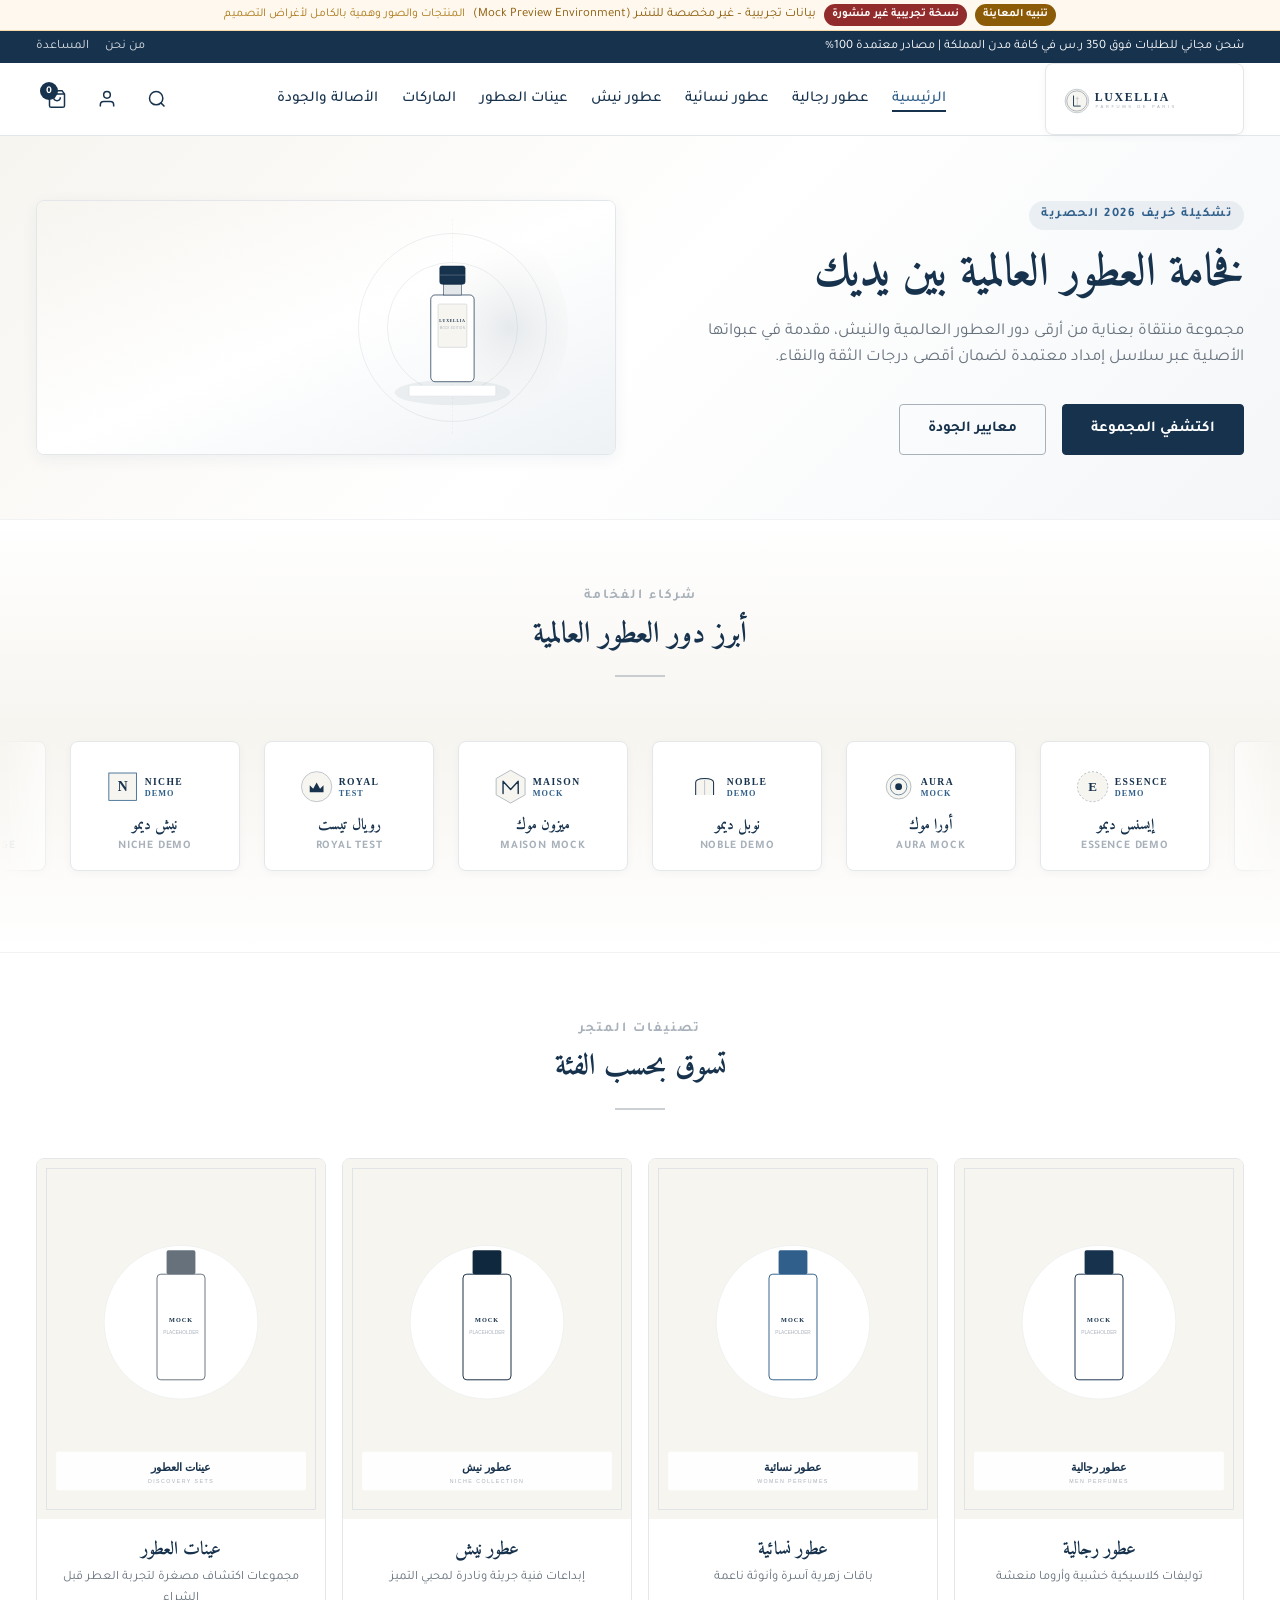
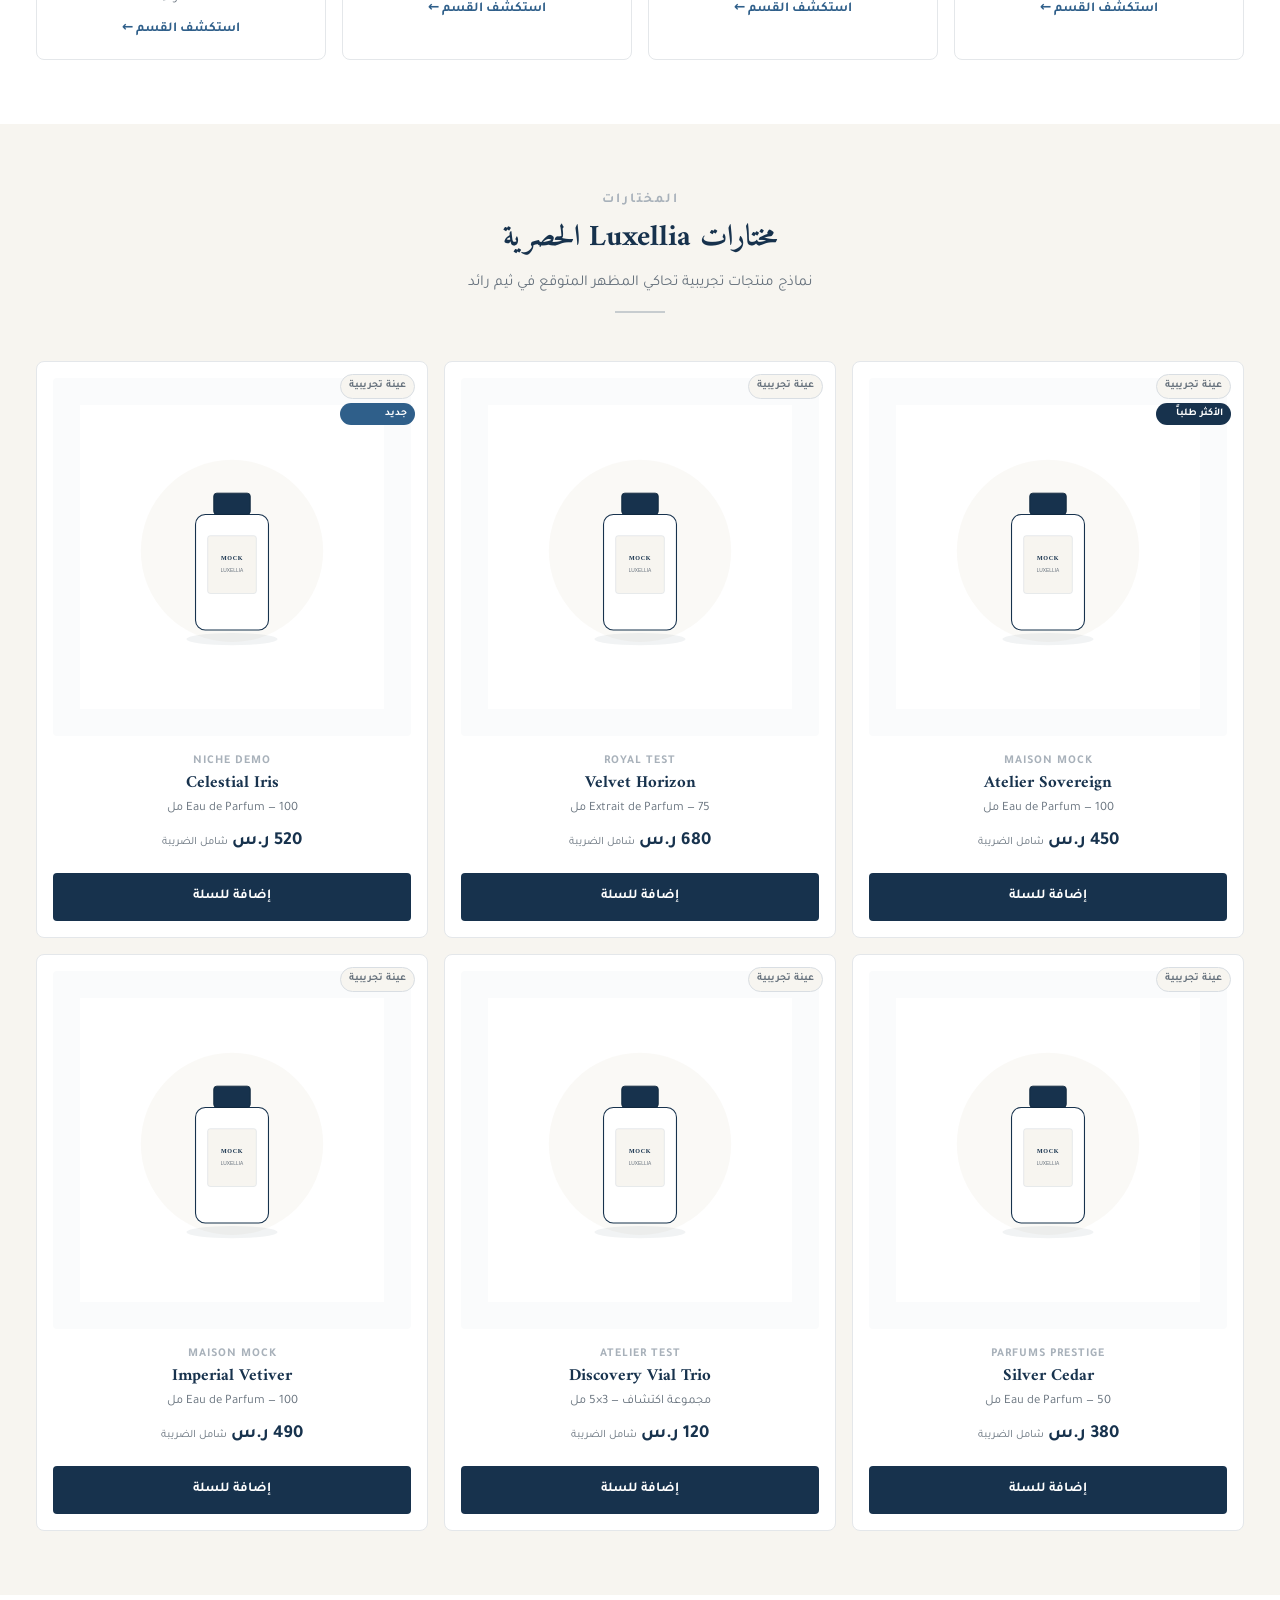
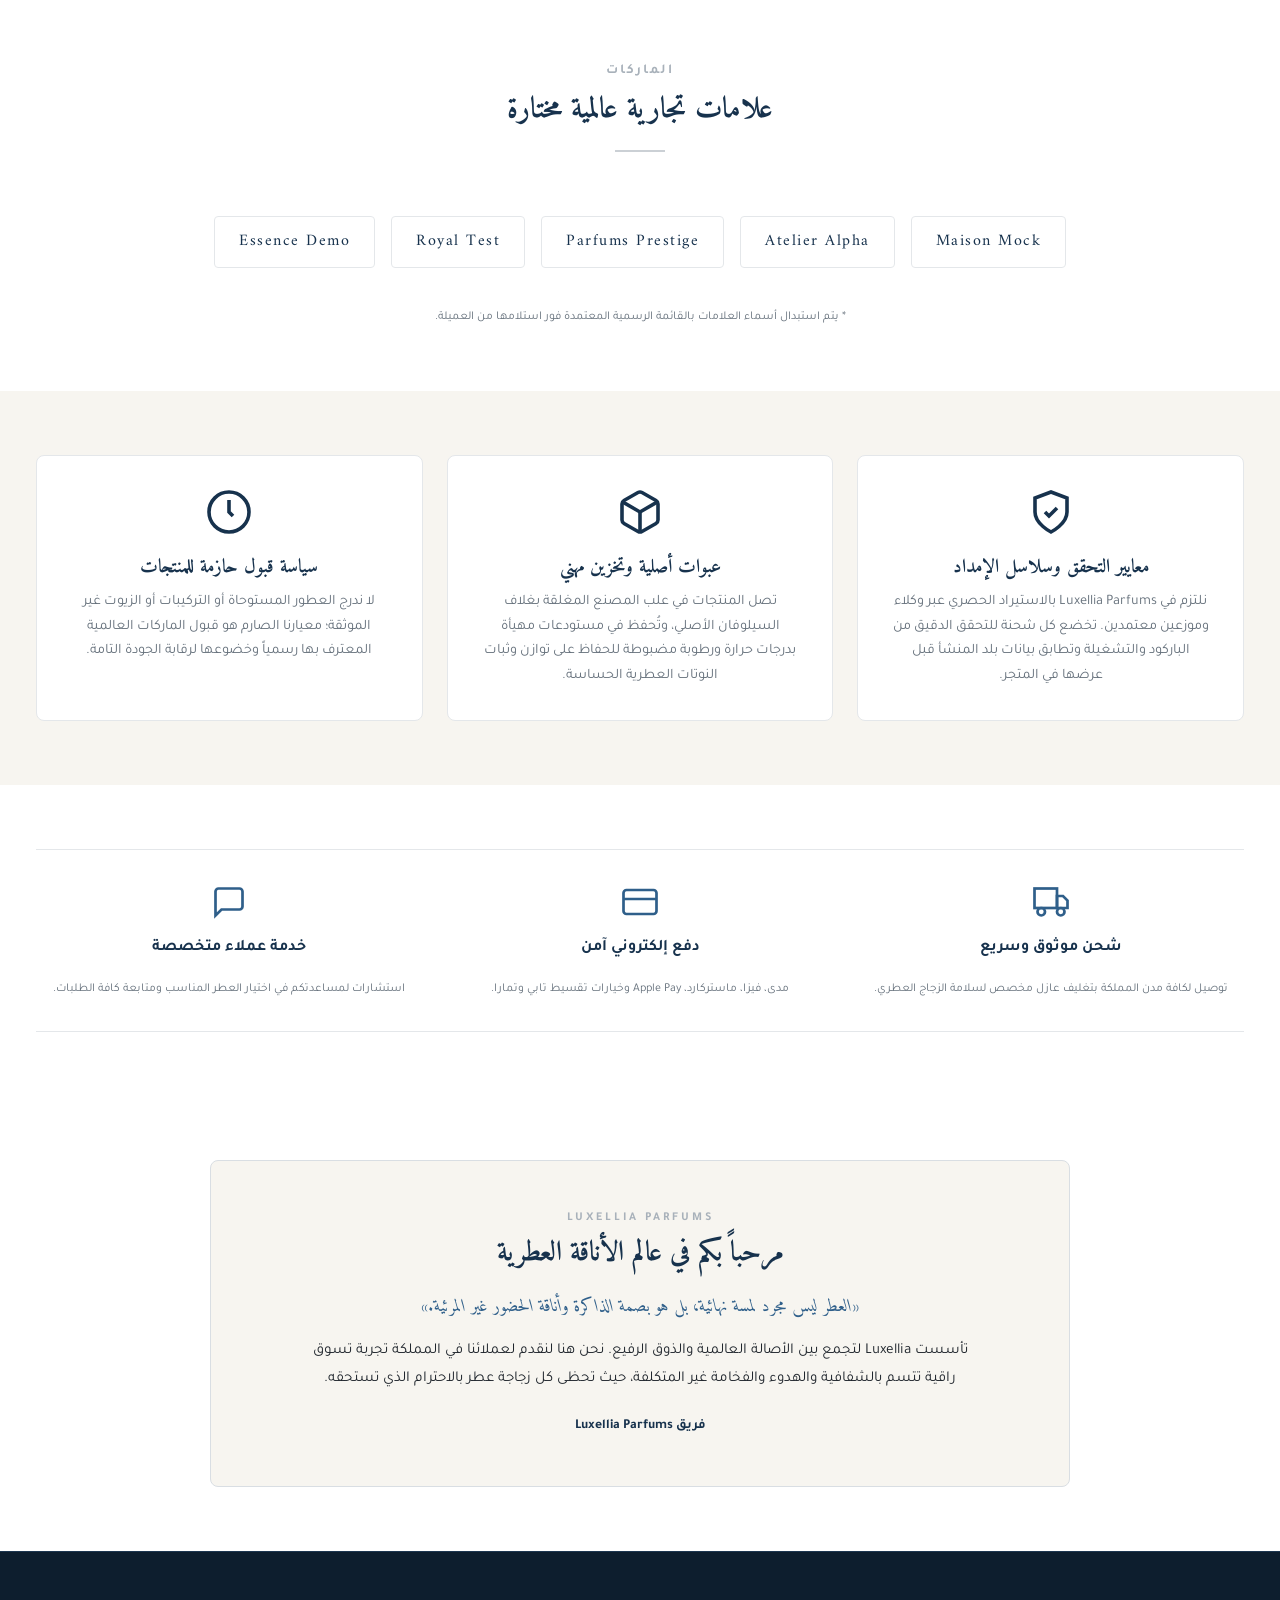
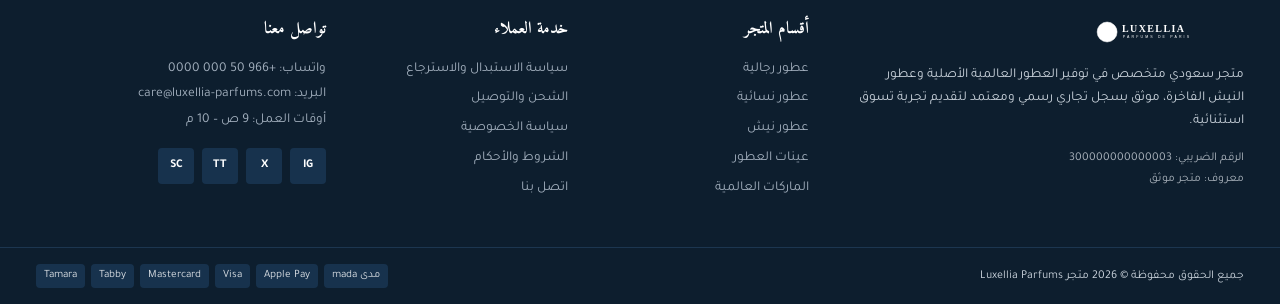
==== index.html @ 56061337 "feat(v1.2.0): complete luxellia parfums theme customization and catalog pipeline package" ====
<!DOCTYPE html>
<html lang="ar" dir="rtl">
<head>
  <meta charset="UTF-8">
  <meta name="viewport" content="width=device-width, initial-scale=1.0">
  <meta name="description" content="متجر Luxellia Parfums - واجهة تجريبية فاخرة لتخصيص ثيم رائد على منصة سلة">
  <meta name="robots" content="noindex,nofollow">
  <title>Luxellia Parfums | فخامة العطور العالمية (معاينة تجريبية)</title>
  <link rel="stylesheet" href="styles.css">
  <link rel="preconnect" href="https://fonts.googleapis.com">
  <link rel="preconnect" href="https://fonts.gstatic.com" crossorigin>
  <link href="https://fonts.googleapis.com/css2?family=Amiri:ital,wght@0,400;0,700;1,400&family=Tajawal:wght@300;400;500;700&display=swap" rel="stylesheet">
</head>
<body class="luxellia-body">
  <!-- Mock Notice Banner -->
  <div class="luxellia-mock-banner" role="alert">
    <div class="luxellia-container luxellia-mock-banner-inner">
      <span class="luxellia-mock-tag">تنبيه المعاينة</span>
      <span class="luxellia-unpublished-tag">نسخة تجريبية غير منشورة</span>
      <span>بيانات تجريبية – غير مخصصة للنشر (Mock Preview Environment)</span>
      <span class="luxellia-mock-note">المنتجات والصور وهمية بالكامل لأغراض التصميم</span>
    </div>
  </div>

  <!-- Announcement Bar -->
  <div class="luxellia-top-bar">
    <div class="luxellia-container luxellia-top-bar-inner">
      <p class="luxellia-top-bar-text">شحن مجاني للطلبات فوق 350 ر.س في كافة مدن المملكة | مصادر معتمدة 100%</p>
      <div class="luxellia-top-bar-links">
        <a href="#about" class="luxellia-link-subtle">من نحن</a>
        <a href="#support" class="luxellia-link-subtle">المساعدة</a>
      </div>
    </div>
  </div>

  <!-- Main Navigation Header -->
  <header class="luxellia-header" id="main-header">
    <div class="luxellia-container luxellia-header-inner">
      <!-- Mobile Menu Toggle Button -->
      <button class="luxellia-menu-btn" id="menuToggle" aria-label="فتح القائمة الرئيسية" aria-expanded="false" aria-controls="mainNav">
        <span class="luxellia-menu-icon" aria-hidden="true"></span>
      </button>

      <!-- Logo -->
      <div class="luxellia-brand">
        <a href="#" class="luxellia-brand-link" aria-label="Luxellia Parfums الرئيسية">
          <img src="assets/logo.svg" alt="Luxellia Parfums" class="luxellia-logo" width="180" height="42">
        </a>
      </div>

      <!-- Desktop Navigation -->
      <nav class="luxellia-nav" id="mainNav" aria-label="التنقل الرئيسي">
        <ul class="luxellia-nav-list">
          <li class="luxellia-nav-item"><a href="#" class="luxellia-nav-link active">الرئيسية</a></li>
          <li class="luxellia-nav-item"><a href="#categories" class="luxellia-nav-link">عطور رجالية</a></li>
          <li class="luxellia-nav-item"><a href="#categories" class="luxellia-nav-link">عطور نسائية</a></li>
          <li class="luxellia-nav-item"><a href="#categories" class="luxellia-nav-link">عطور نيش</a></li>
          <li class="luxellia-nav-item"><a href="#categories" class="luxellia-nav-link">عينات العطور</a></li>
          <li class="luxellia-nav-item"><a href="#brands" class="luxellia-nav-link">الماركات</a></li>
          <li class="luxellia-nav-item"><a href="#authenticity" class="luxellia-nav-link">الأصالة والجودة</a></li>
        </ul>
      </nav>

      <!-- Header Utilities -->
      <div class="luxellia-header-actions">
        <!-- Search Trigger -->
        <button class="luxellia-action-btn" id="searchBtn" aria-label="البحث عن عطر">
          <svg class="luxellia-icon" viewBox="0 0 24 24" fill="none" stroke="currentColor" stroke-width="1.8" aria-hidden="true">
            <circle cx="11" cy="11" r="8"></circle>
            <line x1="21" y1="21" x2="16.65" y2="16.65"></line>
          </svg>
        </button>

        <!-- Account -->
        <a href="#account" class="luxellia-action-btn" aria-label="تسجيل الدخول / الحساب">
          <svg class="luxellia-icon" viewBox="0 0 24 24" fill="none" stroke="currentColor" stroke-width="1.8" aria-hidden="true">
            <path d="M20 21v-2a4 4 0 0 0-4-4H8a4 4 0 0 0-4 4v2"></path>
            <circle cx="12" cy="7" r="4"></circle>
          </svg>
        </a>

        <!-- Cart Badge -->
        <button class="luxellia-action-btn luxellia-cart-btn" id="cartBtn" aria-label="سلة المشتريات: 0 منتجات">
          <svg class="luxellia-icon" viewBox="0 0 24 24" fill="none" stroke="currentColor" stroke-width="1.8" aria-hidden="true">
            <path d="M6 2L3 6v14a2 2 0 0 0 2 2h14a2 2 0 0 0 2-2V6l-3-4z"></path>
            <line x1="3" y1="6" x2="21" y2="6"></line>
            <path d="M16 10a4 4 0 0 1-8 0"></path>
          </svg>
          <span class="luxellia-cart-badge" id="cartCount">0</span>
        </button>
      </div>
    </div>
  </header>

  <main id="main-content">
    <!-- Hero Section -->
    <section class="luxellia-hero" aria-label="الواجهة الرئيسية">
      <div class="luxellia-container luxellia-hero-inner">
        <div class="luxellia-hero-content">
          <span class="luxellia-hero-tag">تشكيلة خريف 2026 الحصرية</span>
          <h1 class="luxellia-hero-title">فخامة العطور العالمية بين يديك</h1>
          <p class="luxellia-hero-desc">
            مجموعة منتقاة بعناية من أرقى دور العطور العالمية والنيش، مقدمة في عبواتها الأصلية عبر سلاسل إمداد معتمدة لضمان أقصى درجات الثقة والنقاء.
          </p>
          <div class="luxellia-hero-actions">
            <a href="#categories" class="luxellia-btn luxellia-btn-primary">اكتشفي المجموعة</a>
            <a href="#authenticity" class="luxellia-btn luxellia-btn-secondary">معايير الجودة</a>
          </div>
        </div>
        <div class="luxellia-hero-visual">
          <img src="assets/hero-placeholder.svg" alt="تصور كلاسيكي فاخر لزجاجة عطر Luxellia" class="luxellia-hero-img" width="800" height="350">
        </div>
      </div>
    </section>

    <!-- Luxury Brands Strip Marquee Section -->
    <section class="luxellia-section luxellia-brands-strip-section" id="brands" aria-labelledby="brandsTitle">
      <div class="luxellia-container">
        <div class="luxellia-section-header">
          <span class="luxellia-section-subtitle">شركاء الفخامة</span>
          <h2 class="luxellia-section-title" id="brandsTitle">أبرز دور العطور العالمية</h2>
          <div class="luxellia-divider" aria-hidden="true"></div>
        </div>
      </div>

      <div class="luxellia-brands-strip" role="region" aria-label="شريط العلامات التجارية العالمي" tabindex="0">
        <div class="luxellia-brands-track">
          <!-- Primary Accessible Group -->
          <div class="luxellia-brands-group">
            <article class="luxellia-brand-card">
              <a href="#brands" class="luxellia-brand-link" aria-label="علامة تجارية: ميزون موك (Maison Mock)">
                <div class="luxellia-brand-logo-wrap">
                  <img src="assets/brand-1.svg" alt="" class="luxellia-brand-logo" width="140" height="54" loading="lazy">
                </div>
                <h3 class="luxellia-brand-name">ميزون موك</h3>
                <span class="luxellia-brand-sub">Maison Mock</span>
              </a>
            </article>

            <article class="luxellia-brand-card">
              <a href="#brands" class="luxellia-brand-link" aria-label="علامة تجارية: رويال تيست (Royal Test)">
                <div class="luxellia-brand-logo-wrap">
                  <img src="assets/brand-2.svg" alt="" class="luxellia-brand-logo" width="140" height="54" loading="lazy">
                </div>
                <h3 class="luxellia-brand-name">رويال تيست</h3>
                <span class="luxellia-brand-sub">Royal Test</span>
              </a>
            </article>

            <article class="luxellia-brand-card">
              <a href="#brands" class="luxellia-brand-link" aria-label="علامة تجارية: نيش ديمو (Niche Demo)">
                <div class="luxellia-brand-logo-wrap">
                  <img src="assets/brand-3.svg" alt="" class="luxellia-brand-logo" width="140" height="54" loading="lazy">
                </div>
                <h3 class="luxellia-brand-name">نيش ديمو</h3>
                <span class="luxellia-brand-sub">Niche Demo</span>
              </a>
            </article>

            <article class="luxellia-brand-card">
              <a href="#brands" class="luxellia-brand-link" aria-label="علامة تجارية: عطور برستيج (Parfums Prestige)">
                <div class="luxellia-brand-logo-wrap">
                  <img src="assets/brand-4.svg" alt="" class="luxellia-brand-logo" width="140" height="54" loading="lazy">
                </div>
                <h3 class="luxellia-brand-name">عطور برستيج</h3>
                <span class="luxellia-brand-sub">Parfums Prestige</span>
              </a>
            </article>

            <article class="luxellia-brand-card">
              <a href="#brands" class="luxellia-brand-link" aria-label="علامة تجارية: أتيليه تيست (Atelier Test)">
                <div class="luxellia-brand-logo-wrap">
                  <img src="assets/brand-5.svg" alt="" class="luxellia-brand-logo" width="140" height="54" loading="lazy">
                </div>
                <h3 class="luxellia-brand-name">أتيليه تيست</h3>
                <span class="luxellia-brand-sub">Atelier Test</span>
              </a>
            </article>

            <article class="luxellia-brand-card">
              <a href="#brands" class="luxellia-brand-link" aria-label="علامة تجارية: إيسنس ديمو (Essence Demo)">
                <div class="luxellia-brand-logo-wrap">
                  <img src="assets/brand-6.svg" alt="" class="luxellia-brand-logo" width="140" height="54" loading="lazy">
                </div>
                <h3 class="luxellia-brand-name">إيسنس ديمو</h3>
                <span class="luxellia-brand-sub">Essence Demo</span>
              </a>
            </article>

            <article class="luxellia-brand-card">
              <a href="#brands" class="luxellia-brand-link" aria-label="علامة تجارية: أورا موك (Aura Mock)">
                <div class="luxellia-brand-logo-wrap">
                  <img src="assets/brand-7.svg" alt="" class="luxellia-brand-logo" width="140" height="54" loading="lazy">
                </div>
                <h3 class="luxellia-brand-name">أورا موك</h3>
                <span class="luxellia-brand-sub">Aura Mock</span>
              </a>
            </article>

            <article class="luxellia-brand-card">
              <a href="#brands" class="luxellia-brand-link" aria-label="علامة تجارية: نوبل ديمو (Noble Demo)">
                <div class="luxellia-brand-logo-wrap">
                  <img src="assets/brand-8.svg" alt="" class="luxellia-brand-logo" width="140" height="54" loading="lazy">
                </div>
                <h3 class="luxellia-brand-name">نوبل ديمو</h3>
                <span class="luxellia-brand-sub">Noble Demo</span>
              </a>
            </article>
          </div>

          <!-- Secondary Cloned Group for Seamless Loop (aria-hidden="true" and tabindex="-1" to prevent duplicate assistive announcements or focus trap) -->
          <div class="luxellia-brands-group" aria-hidden="true">
            <article class="luxellia-brand-card">
              <a href="#brands" class="luxellia-brand-link" tabindex="-1">
                <div class="luxellia-brand-logo-wrap">
                  <img src="assets/brand-1.svg" alt="" class="luxellia-brand-logo" width="140" height="54" loading="lazy">
                </div>
                <h3 class="luxellia-brand-name">ميزون موك</h3>
                <span class="luxellia-brand-sub">Maison Mock</span>
              </a>
            </article>

            <article class="luxellia-brand-card">
              <a href="#brands" class="luxellia-brand-link" tabindex="-1">
                <div class="luxellia-brand-logo-wrap">
                  <img src="assets/brand-2.svg" alt="" class="luxellia-brand-logo" width="140" height="54" loading="lazy">
                </div>
                <h3 class="luxellia-brand-name">رويال تيست</h3>
                <span class="luxellia-brand-sub">Royal Test</span>
              </a>
            </article>

            <article class="luxellia-brand-card">
              <a href="#brands" class="luxellia-brand-link" tabindex="-1">
                <div class="luxellia-brand-logo-wrap">
                  <img src="assets/brand-3.svg" alt="" class="luxellia-brand-logo" width="140" height="54" loading="lazy">
                </div>
                <h3 class="luxellia-brand-name">نيش ديمو</h3>
                <span class="luxellia-brand-sub">Niche Demo</span>
              </a>
            </article>

            <article class="luxellia-brand-card">
              <a href="#brands" class="luxellia-brand-link" tabindex="-1">
                <div class="luxellia-brand-logo-wrap">
                  <img src="assets/brand-4.svg" alt="" class="luxellia-brand-logo" width="140" height="54" loading="lazy">
                </div>
                <h3 class="luxellia-brand-name">عطور برستيج</h3>
                <span class="luxellia-brand-sub">Parfums Prestige</span>
              </a>
            </article>

            <article class="luxellia-brand-card">
              <a href="#brands" class="luxellia-brand-link" tabindex="-1">
                <div class="luxellia-brand-logo-wrap">
                  <img src="assets/brand-5.svg" alt="" class="luxellia-brand-logo" width="140" height="54" loading="lazy">
                </div>
                <h3 class="luxellia-brand-name">أتيليه تيست</h3>
                <span class="luxellia-brand-sub">Atelier Test</span>
              </a>
            </article>

            <article class="luxellia-brand-card">
              <a href="#brands" class="luxellia-brand-link" tabindex="-1">
                <div class="luxellia-brand-logo-wrap">
                  <img src="assets/brand-6.svg" alt="" class="luxellia-brand-logo" width="140" height="54" loading="lazy">
                </div>
                <h3 class="luxellia-brand-name">إيسنس ديمو</h3>
                <span class="luxellia-brand-sub">Essence Demo</span>
              </a>
            </article>

            <article class="luxellia-brand-card">
              <a href="#brands" class="luxellia-brand-link" tabindex="-1">
                <div class="luxellia-brand-logo-wrap">
                  <img src="assets/brand-7.svg" alt="" class="luxellia-brand-logo" width="140" height="54" loading="lazy">
                </div>
                <h3 class="luxellia-brand-name">أورا موك</h3>
                <span class="luxellia-brand-sub">Aura Mock</span>
              </a>
            </article>

            <article class="luxellia-brand-card">
              <a href="#brands" class="luxellia-brand-link" tabindex="-1">
                <div class="luxellia-brand-logo-wrap">
                  <img src="assets/brand-8.svg" alt="" class="luxellia-brand-logo" width="140" height="54" loading="lazy">
                </div>
                <h3 class="luxellia-brand-name">نوبل ديمو</h3>
                <span class="luxellia-brand-sub">Noble Demo</span>
              </a>
            </article>
          </div>
        </div>
      </div>
    </section>

    <!-- Four Primary Shopping Categories -->
    <section class="luxellia-section" id="categories" aria-labelledby="categoriesTitle">
      <div class="luxellia-container">
        <div class="luxellia-section-header">
          <span class="luxellia-section-subtitle">تصنيفات المتجر</span>
          <h2 class="luxellia-section-title" id="categoriesTitle">تسوق بحسب الفئة</h2>
          <div class="luxellia-divider" aria-hidden="true"></div>
        </div>

        <div class="luxellia-categories-grid">
          <!-- Category 1 -->
          <article class="luxellia-cat-card">
            <a href="#catalog" class="luxellia-cat-link">
              <div class="luxellia-cat-media">
                <img src="assets/cat-men.svg" alt="عطور رجالية فاخرة" class="luxellia-cat-img" loading="lazy" width="300" height="375">
              </div>
              <div class="luxellia-cat-content">
                <h3 class="luxellia-cat-name">عطور رجالية</h3>
                <p class="luxellia-cat-caption">توليفات كلاسيكية خشبية وأروما منعشة</p>
                <span class="luxellia-cat-cta">استكشف القسم &larr;</span>
              </div>
            </a>
          </article>

          <!-- Category 2 -->
          <article class="luxellia-cat-card">
            <a href="#catalog" class="luxellia-cat-link">
              <div class="luxellia-cat-media">
                <img src="assets/cat-women.svg" alt="عطور نسائية راقية" class="luxellia-cat-img" loading="lazy" width="300" height="375">
              </div>
              <div class="luxellia-cat-content">
                <h3 class="luxellia-cat-name">عطور نسائية</h3>
                <p class="luxellia-cat-caption">باقات زهرية آسرة وأنوثة ناعمة</p>
                <span class="luxellia-cat-cta">استكشف القسم &larr;</span>
              </div>
            </a>
          </article>

          <!-- Category 3 -->
          <article class="luxellia-cat-card">
            <a href="#catalog" class="luxellia-cat-link">
              <div class="luxellia-cat-media">
                <img src="assets/cat-niche.svg" alt="عطور نيش حصرية" class="luxellia-cat-img" loading="lazy" width="300" height="375">
              </div>
              <div class="luxellia-cat-content">
                <h3 class="luxellia-cat-name">عطور نيش</h3>
                <p class="luxellia-cat-caption">إبداعات فنية جريئة ونادرة لمحبي التميز</p>
                <span class="luxellia-cat-cta">استكشف القسم &larr;</span>
              </div>
            </a>
          </article>

          <!-- Category 4 -->
          <article class="luxellia-cat-card">
            <a href="#catalog" class="luxellia-cat-link">
              <div class="luxellia-cat-media">
                <img src="assets/cat-samples.svg" alt="عينات العطور ومجموعات الاكتشاف" class="luxellia-cat-img" loading="lazy" width="300" height="375">
              </div>
              <div class="luxellia-cat-content">
                <h3 class="luxellia-cat-name">عينات العطور</h3>
                <p class="luxellia-cat-caption">مجموعات اكتشاف مصغرة لتجربة العطر قبل الشراء</p>
                <span class="luxellia-cat-cta">استكشف القسم &larr;</span>
              </div>
            </a>
          </article>
        </div>
      </div>
    </section>

    <!-- Curated Mock Products Grid -->
    <section class="luxellia-section luxellia-bg-alt" id="catalog" aria-labelledby="featuredTitle">
      <div class="luxellia-container">
        <div class="luxellia-section-header">
          <span class="luxellia-section-subtitle">المختارات</span>
          <h2 class="luxellia-section-title" id="featuredTitle">مختارات Luxellia الحصرية</h2>
          <p class="luxellia-section-desc">نماذج منتجات تجريبية تحاكي المظهر المتوقع في ثيم رائد</p>
          <div class="luxellia-divider" aria-hidden="true"></div>
        </div>

        <div class="luxellia-products-grid">
          <!-- Product Card 1 -->
          <article class="luxellia-product-card" data-sku="MOCK-SOV-100">
            <div class="luxellia-product-badges">
              <span class="luxellia-badge luxellia-badge-mock">عينة تجريبية</span>
              <span class="luxellia-badge luxellia-badge-featured">الأكثر طلباً</span>
            </div>
            <div class="luxellia-product-media">
              <img src="assets/prod-1.svg" alt="عطر تجريبي Atelier Sovereign" class="luxellia-product-img" loading="lazy" width="280" height="280">
            </div>
            <div class="luxellia-product-info">
              <span class="luxellia-product-brand">Maison Mock</span>
              <h3 class="luxellia-product-name"><a href="#product-view">Atelier Sovereign</a></h3>
              <p class="luxellia-product-spec">Eau de Parfum — 100 مل</p>
              <div class="luxellia-product-price-row">
                <span class="luxellia-product-price">450 ر.س</span>
                <span class="luxellia-tax-note">شامل الضريبة</span>
              </div>
              <button class="luxellia-btn luxellia-btn-add" data-id="1" data-name="Atelier Sovereign">
                إضافة للسلة
              </button>
            </div>
          </article>

          <!-- Product Card 2 -->
          <article class="luxellia-product-card" data-sku="MOCK-VEL-75">
            <div class="luxellia-product-badges">
              <span class="luxellia-badge luxellia-badge-mock">عينة تجريبية</span>
            </div>
            <div class="luxellia-product-media">
              <img src="assets/prod-2.svg" alt="عطر تجريبي Velvet Horizon" class="luxellia-product-img" loading="lazy" width="280" height="280">
            </div>
            <div class="luxellia-product-info">
              <span class="luxellia-product-brand">Royal Test</span>
              <h3 class="luxellia-product-name"><a href="#product-view">Velvet Horizon</a></h3>
              <p class="luxellia-product-spec">Extrait de Parfum — 75 مل</p>
              <div class="luxellia-product-price-row">
                <span class="luxellia-product-price">680 ر.س</span>
                <span class="luxellia-tax-note">شامل الضريبة</span>
              </div>
              <button class="luxellia-btn luxellia-btn-add" data-id="2" data-name="Velvet Horizon">
                إضافة للسلة
              </button>
            </div>
          </article>

          <!-- Product Card 3 -->
          <article class="luxellia-product-card" data-sku="MOCK-CEL-100">
            <div class="luxellia-product-badges">
              <span class="luxellia-badge luxellia-badge-mock">عينة تجريبية</span>
              <span class="luxellia-badge luxellia-badge-new">جديد</span>
            </div>
            <div class="luxellia-product-media">
              <img src="assets/prod-3.svg" alt="عطر تجريبي Celestial Iris" class="luxellia-product-img" loading="lazy" width="280" height="280">
            </div>
            <div class="luxellia-product-info">
              <span class="luxellia-product-brand">Niche Demo</span>
              <h3 class="luxellia-product-name"><a href="#product-view">Celestial Iris</a></h3>
              <p class="luxellia-product-spec">Eau de Parfum — 100 مل</p>
              <div class="luxellia-product-price-row">
                <span class="luxellia-product-price">520 ر.س</span>
                <span class="luxellia-tax-note">شامل الضريبة</span>
              </div>
              <button class="luxellia-btn luxellia-btn-add" data-id="3" data-name="Celestial Iris">
                إضافة للسلة
              </button>
            </div>
          </article>

          <!-- Product Card 4 -->
          <article class="luxellia-product-card" data-sku="MOCK-SIL-50">
            <div class="luxellia-product-badges">
              <span class="luxellia-badge luxellia-badge-mock">عينة تجريبية</span>
            </div>
            <div class="luxellia-product-media">
              <img src="assets/prod-4.svg" alt="عطر تجريبي Silver Cedar" class="luxellia-product-img" loading="lazy" width="280" height="280">
            </div>
            <div class="luxellia-product-info">
              <span class="luxellia-product-brand">Parfums Prestige</span>
              <h3 class="luxellia-product-name"><a href="#product-view">Silver Cedar</a></h3>
              <p class="luxellia-product-spec">Eau de Parfum — 50 مل</p>
              <div class="luxellia-product-price-row">
                <span class="luxellia-product-price">380 ر.س</span>
                <span class="luxellia-tax-note">شامل الضريبة</span>
              </div>
              <button class="luxellia-btn luxellia-btn-add" data-id="4" data-name="Silver Cedar">
                إضافة للسلة
              </button>
            </div>
          </article>

          <!-- Product Card 5 -->
          <article class="luxellia-product-card" data-sku="MOCK-TRIO-15">
            <div class="luxellia-product-badges">
              <span class="luxellia-badge luxellia-badge-mock">عينة تجريبية</span>
            </div>
            <div class="luxellia-product-media">
              <img src="assets/prod-5.svg" alt="مجموعة عينات Discovery Vial Trio" class="luxellia-product-img" loading="lazy" width="280" height="280">
            </div>
            <div class="luxellia-product-info">
              <span class="luxellia-product-brand">Atelier Test</span>
              <h3 class="luxellia-product-name"><a href="#product-view">Discovery Vial Trio</a></h3>
              <p class="luxellia-product-spec">مجموعة اكتشاف — 3×5 مل</p>
              <div class="luxellia-product-price-row">
                <span class="luxellia-product-price">120 ر.س</span>
                <span class="luxellia-tax-note">شامل الضريبة</span>
              </div>
              <button class="luxellia-btn luxellia-btn-add" data-id="5" data-name="Discovery Vial Trio">
                إضافة للسلة
              </button>
            </div>
          </article>

          <!-- Product Card 6 -->
          <article class="luxellia-product-card" data-sku="MOCK-IMP-100">
            <div class="luxellia-product-badges">
              <span class="luxellia-badge luxellia-badge-mock">عينة تجريبية</span>
            </div>
            <div class="luxellia-product-media">
              <img src="assets/prod-6.svg" alt="عطر تجريبي Imperial Vetiver" class="luxellia-product-img" loading="lazy" width="280" height="280">
            </div>
            <div class="luxellia-product-info">
              <span class="luxellia-product-brand">Maison Mock</span>
              <h3 class="luxellia-product-name"><a href="#product-view">Imperial Vetiver</a></h3>
              <p class="luxellia-product-spec">Eau de Parfum — 100 مل</p>
              <div class="luxellia-product-price-row">
                <span class="luxellia-product-price">490 ر.س</span>
                <span class="luxellia-tax-note">شامل الضريبة</span>
              </div>
              <button class="luxellia-btn luxellia-btn-add" data-id="6" data-name="Imperial Vetiver">
                إضافة للسلة
              </button>
            </div>
          </article>
        </div>
      </div>
    </section>

    <!-- Brands Section -->
    <section class="luxellia-section" id="brands" aria-labelledby="brandsTitle">
      <div class="luxellia-container">
        <div class="luxellia-section-header">
          <span class="luxellia-section-subtitle">الماركات</span>
          <h2 class="luxellia-section-title" id="brandsTitle">علامات تجارية عالمية مختارة</h2>
          <div class="luxellia-divider" aria-hidden="true"></div>
        </div>

        <div class="luxellia-brands-strip">
          <div class="luxellia-brand-pill"><span>Maison Mock</span></div>
          <div class="luxellia-brand-pill"><span>Atelier Alpha</span></div>
          <div class="luxellia-brand-pill"><span>Parfums Prestige</span></div>
          <div class="luxellia-brand-pill"><span>Royal Test</span></div>
          <div class="luxellia-brand-pill"><span>Essence Demo</span></div>
        </div>
        <p class="luxellia-brands-footnote">* يتم استبدال أسماء العلامات بالقائمة الرسمية المعتمدة فور استلامها من العميلة.</p>
      </div>
    </section>

    <!-- Authenticity & Quality Policy Section -->
    <section class="luxellia-section luxellia-bg-alt" id="authenticity" aria-labelledby="authTitle">
      <div class="luxellia-container">
        <div class="luxellia-auth-grid">
          <div class="luxellia-auth-card">
            <div class="luxellia-auth-icon" aria-hidden="true">
              <svg viewBox="0 0 24 24" fill="none" stroke="currentColor" stroke-width="1.8">
                <path d="M12 22s8-4 8-10V5l-8-3-8 3v7c0 6 8 10 8 10z"></path>
                <path d="m9 12 2 2 4-4"></path>
              </svg>
            </div>
            <h3 class="luxellia-auth-heading">معايير التحقق وسلاسل الإمداد</h3>
            <p class="luxellia-auth-text">
              نلتزم في Luxellia Parfums بالاستيراد الحصري عبر وكلاء وموزعين معتمدين. تخضع كل شحنة للتحقق الدقيق من الباركود والتشغيلة وتطابق بيانات بلد المنشأ قبل عرضها في المتجر.
            </p>
          </div>

          <div class="luxellia-auth-card">
            <div class="luxellia-auth-icon" aria-hidden="true">
              <svg viewBox="0 0 24 24" fill="none" stroke="currentColor" stroke-width="1.8">
                <path d="M21 16V8a2 2 0 0 0-1-1.73l-7-4a2 2 0 0 0-2 0l-7 4A2 2 0 0 0 3 8v8a2 2 0 0 0 1 1.73l7 4a2 2 0 0 0 2 0l7-4A2 2 0 0 0 21 16z"></path>
                <polyline points="3.27 6.96 12 12.01 20.73 6.96"></polyline>
                <line x1="12" y1="22.08" x2="12" y2="12"></line>
              </svg>
            </div>
            <h3 class="luxellia-auth-heading">عبوات أصلية وتخزين مهني</h3>
            <p class="luxellia-auth-text">
              تصل المنتجات في علب المصنع المغلقة بغلاف السيلوفان الأصلي، وتُحفظ في مستودعات مهيأة بدرجات حرارة ورطوبة مضبوطة للحفاظ على توازن وثبات النوتات العطرية الحساسة.
            </p>
          </div>

          <div class="luxellia-auth-card">
            <div class="luxellia-auth-icon" aria-hidden="true">
              <svg viewBox="0 0 24 24" fill="none" stroke="currentColor" stroke-width="1.8">
                <circle cx="12" cy="12" r="10"></circle>
                <polyline points="12 6 12 12 14 14"></polyline>
              </svg>
            </div>
            <h3 class="luxellia-auth-heading">سياسة قبول حازمة للمنتجات</h3>
            <p class="luxellia-auth-text">
              لا ندرج العطور المستوحاة أو التركيبات أو الزيوت غير الموثقة؛ معيارنا الصارم هو قبول الماركات العالمية المعترف بها رسمياً وخضوعها لرقابة الجودة التامة.
            </p>
          </div>
        </div>
      </div>
    </section>

    <!-- Shopping Experience / Value Props Section -->
    <section class="luxellia-section" aria-label="مزايا التسوق">
      <div class="luxellia-container">
        <div class="luxellia-features-grid">
          <div class="luxellia-feature-item">
            <div class="luxellia-feature-icon" aria-hidden="true">
              <svg viewBox="0 0 24 24" fill="none" stroke="currentColor" stroke-width="1.8">
                <rect x="1" y="3" width="15" height="13"></rect>
                <polygon points="16 8 20 8 23 11 23 16 16 16 16 8"></polygon>
                <circle cx="5.5" cy="18.5" r="2.5"></circle>
                <circle cx="18.5" cy="18.5" r="2.5"></circle>
              </svg>
            </div>
            <h4 class="luxellia-feature-title">شحن موثوق وسريع</h4>
            <p class="luxellia-feature-desc">توصيل لكافة مدن المملكة بتغليف عازل مخصص لسلامة الزجاج العطري.</p>
          </div>

          <div class="luxellia-feature-item">
            <div class="luxellia-feature-icon" aria-hidden="true">
              <svg viewBox="0 0 24 24" fill="none" stroke="currentColor" stroke-width="1.8">
                <rect x="1" y="4" width="22" height="16" rx="2" ry="2"></rect>
                <line x1="1" y1="10" x2="23" y2="10"></line>
              </svg>
            </div>
            <h4 class="luxellia-feature-title">دفع إلكتروني آمن</h4>
            <p class="luxellia-feature-desc">مدى، فيزا، ماستركارد، Apple Pay وخيارات تقسيط تابي وتمارا.</p>
          </div>

          <div class="luxellia-feature-item">
            <div class="luxellia-feature-icon" aria-hidden="true">
              <svg viewBox="0 0 24 24" fill="none" stroke="currentColor" stroke-width="1.8">
                <path d="M21 15a2 2 0 0 1-2 2H7l-4 4V5a2 2 0 0 1 2-2h14a2 2 0 0 1 2 2z"></path>
              </svg>
            </div>
            <h4 class="luxellia-feature-title">خدمة عملاء متخصصة</h4>
            <p class="luxellia-feature-desc">استشارات لمساعدتكم في اختيار العطر المناسب ومتابعة كافة الطلبات.</p>
          </div>
        </div>
      </div>
    </section>

    <!-- Welcome Editorial Message -->
    <section class="luxellia-section luxellia-welcome-section" id="about" aria-labelledby="welcomeTitle">
      <div class="luxellia-container">
        <div class="luxellia-welcome-box">
          <span class="luxellia-welcome-accent" aria-hidden="true">LUXELLIA PARFUMS</span>
          <h2 class="luxellia-welcome-title" id="welcomeTitle">مرحباً بكم في عالم الأناقة العطرية</h2>
          <p class="luxellia-welcome-lead">
            «العطر ليس مجرد لمسة نهائية، بل هو بصمة الذاكرة وأناقة الحضور غير المرئية.»
          </p>
          <p class="luxellia-welcome-body">
            تأسست Luxellia لتجمع بين الأصالة العالمية والذوق الرفيع. نحن هنا لنقدم لعملائنا في المملكة تجربة تسوق راقية تتسم بالشفافية والهدوء والفخامة غير المتكلفة، حيث تحظى كل زجاجة عطر بالاحترام الذي تستحقه.
          </p>
          <div class="luxellia-welcome-sig">
            <span>فريق Luxellia Parfums</span>
          </div>
        </div>
      </div>
    </section>
  </main>

  <!-- Organized Footer -->
  <footer class="luxellia-footer" id="support">
    <div class="luxellia-container luxellia-footer-inner">
      <!-- Col 1: Brand & Bio -->
      <div class="luxellia-footer-col luxellia-footer-brand-col">
        <img src="assets/logo.svg" alt="Luxellia Parfums" class="luxellia-footer-logo" width="160" height="38">
        <p class="luxellia-footer-bio">
          متجر سعودي متخصص في توفير العطور العالمية الأصلية وعطور النيش الفاخرة، موثق بسجل تجاري رسمي ومعتمد لتقديم تجربة تسوق استثنائية.
        </p>
        <div class="luxellia-footer-tax">
          <span>الرقم الضريبي: 300000000000003</span>
          <span>معروف: متجر موثق</span>
        </div>
      </div>

      <!-- Col 2: Navigation Links -->
      <div class="luxellia-footer-col">
        <h4 class="luxellia-footer-heading">أقسام المتجر</h4>
        <ul class="luxellia-footer-links">
          <li><a href="#categories">عطور رجالية</a></li>
          <li><a href="#categories">عطور نسائية</a></li>
          <li><a href="#categories">عطور نيش</a></li>
          <li><a href="#categories">عينات العطور</a></li>
          <li><a href="#brands">الماركات العالمية</a></li>
        </ul>
      </div>

      <!-- Col 3: Customer Service & Policies -->
      <div class="luxellia-footer-col">
        <h4 class="luxellia-footer-heading">خدمة العملاء</h4>
        <ul class="luxellia-footer-links">
          <li><a href="#policy-return">سياسة الاستبدال والاسترجاع</a></li>
          <li><a href="#policy-shipping">الشحن والتوصيل</a></li>
          <li><a href="#policy-privacy">سياسة الخصوصية</a></li>
          <li><a href="#policy-terms">الشروط والأحكام</a></li>
          <li><a href="#contact">اتصل بنا</a></li>
        </ul>
      </div>

      <!-- Col 4: Contact & Socials -->
      <div class="luxellia-footer-col">
        <h4 class="luxellia-footer-heading">تواصل معنا</h4>
        <p class="luxellia-footer-contact-item">واتساب: +966 50 000 0000</p>
        <p class="luxellia-footer-contact-item">البريد: care@luxellia-parfums.com</p>
        <p class="luxellia-footer-contact-item">أوقات العمل: 9 ص – 10 م</p>
        <div class="luxellia-social-links" aria-label="حسابات التواصل الاجتماعي">
          <a href="#" class="luxellia-social-icon" aria-label="Instagram">IG</a>
          <a href="#" class="luxellia-social-icon" aria-label="Twitter / X">X</a>
          <a href="#" class="luxellia-social-icon" aria-label="TikTok">TT</a>
          <a href="#" class="luxellia-social-icon" aria-label="Snapchat">SC</a>
        </div>
      </div>
    </div>

    <!-- Bottom Bar -->
    <div class="luxellia-footer-bottom">
      <div class="luxellia-container luxellia-footer-bottom-inner">
        <p class="luxellia-copyright">جميع الحقوق محفوظة &copy; 2026 متجر Luxellia Parfums</p>
        <div class="luxellia-payment-icons">
          <span class="luxellia-pay-badge">مدى mada</span>
          <span class="luxellia-pay-badge">Apple Pay</span>
          <span class="luxellia-pay-badge">Visa</span>
          <span class="luxellia-pay-badge">Mastercard</span>
          <span class="luxellia-pay-badge">Tabby</span>
          <span class="luxellia-pay-badge">Tamara</span>
        </div>
      </div>
    </div>
  </footer>

  <!-- Toast Notification Container for Mock Actions -->
  <div id="luxelliaToast" class="luxellia-toast" role="status" aria-live="polite" aria-atomic="true"></div>

  <script src="preview.js"></script>
</body>
</html>
---- styles.css ----
/**
 * Luxellia Parfums - Preview Stylesheet
 * Version: 1.0 (5 September 2026)
 * Aesthetic: Classical Luxury, Calm, Spacious, Royal Navy & Silver
 */

:root {
  /* Design Tokens */
  --lx-navy: #17324d;
  --lx-blue: #2f5f8a;
  --lx-blue-deep: #10283e;
  --lx-silver: #a8b1ba;
  --lx-silver-soft: #d9dee3;
  --lx-ivory: #f7f5f0;
  --lx-white: #ffffff;
  --lx-text: #20262d;
  --lx-muted: #66717c;
  --lx-border: #e4e7ea;
  --lx-border-subtle: #f0f2f4;
  --lx-success: #206a4a;
  --lx-danger: #a33a3a;

  /* Temporary Brand Blue Token (Pending client vector logo) */
  --lx-temp-brand-blue: #17324d;

  /* Typography */
  --lx-font-sans:
    "Tajawal", system-ui, -apple-system, "Segoe UI", Tahoma, sans-serif;
  --lx-font-serif: "Amiri", "Cinzel", Georgia, serif;

  /* Spacing Scale */
  --lx-space-xs: 4px;
  --lx-space-sm: 8px;
  --lx-space-md: 16px;
  --lx-space-lg: 24px;
  --lx-space-xl: 32px;
  --lx-space-2xl: 48px;
  --lx-space-3xl: 64px;

  /* Radii */
  --lx-radius-sm: 4px;
  --lx-radius-md: 8px;
  --lx-radius-pill: 999px;

  /* Shadows */
  --lx-shadow-subtle: 0 2px 8px rgba(23, 50, 77, 0.04);
  --lx-shadow-card: 0 4px 16px rgba(23, 50, 77, 0.06);

  /* Transitions */
  --lx-transition-fast: 150ms ease;
  --lx-transition-base: 220ms ease;
}

/* Base Reset & Box Sizing */
*,
*::before,
*::after {
  box-sizing: border-box;
  margin: 0;
  padding: 0;
}

html {
  font-size: 16px;
  scroll-behavior: smooth;
  -webkit-text-size-adjust: 100%;
}

body.luxellia-body {
  font-family: var(--lx-font-sans);
  background-color: var(--lx-white);
  color: var(--lx-text);
  line-height: 1.6;
  direction: rtl;
  text-align: right;
  overflow-x: hidden;
  min-width: 320px;
}

/* Accessibility Focus Ring */
:focus-visible {
  outline: 2px solid var(--lx-blue);
  outline-offset: 3px;
}

/* Images & Media */
img,
svg {
  display: block;
  max-width: 100%;
  height: auto;
}

a {
  color: inherit;
  text-decoration: none;
  transition: color var(--lx-transition-fast);
}

button {
  font-family: inherit;
  cursor: pointer;
  border: none;
  background: none;
}

/* Layout Container */
.luxellia-container {
  width: 100%;
  max-width: 1240px;
  margin-inline: auto;
  padding-inline: var(--lx-space-md);
}

/* Section Shared Utilities */
.luxellia-section {
  padding-block: var(--lx-space-2xl);
}

.luxellia-bg-alt {
  background-color: var(--lx-ivory);
}

.luxellia-section-header {
  text-align: center;
  margin-bottom: var(--lx-space-2xl);
}

.luxellia-section-subtitle {
  display: inline-block;
  font-size: 0.85rem;
  font-weight: 700;
  letter-spacing: 2px;
  color: var(--lx-silver);
  text-transform: uppercase;
  margin-bottom: var(--lx-space-xs);
}

.luxellia-section-title {
  font-family: var(--lx-font-serif);
  font-size: 1.85rem;
  font-weight: 700;
  color: var(--lx-navy);
  margin-bottom: var(--lx-space-sm);
}

.luxellia-section-desc {
  font-size: 0.95rem;
  color: var(--lx-muted);
}

.luxellia-divider {
  width: 50px;
  height: 2px;
  background-color: var(--lx-silver);
  margin: var(--lx-space-md) auto 0;
  opacity: 0.6;
}

/* ==========================================================================
   1. Mock Notice Banner
   ========================================================================== */
.luxellia-mock-banner {
  background-color: #fef8ee;
  border-bottom: 1px solid #f6d8a7;
  color: #8c5b08;
  font-size: 0.8rem;
  padding-block: var(--lx-space-xs);
}

.luxellia-mock-banner-inner {
  display: flex;
  align-items: center;
  justify-content: center;
  flex-wrap: wrap;
  gap: var(--lx-space-sm);
  text-align: center;
}

.luxellia-mock-tag {
  background-color: #8c5b08;
  color: #ffffff;
  padding: 2px 8px;
  border-radius: var(--lx-radius-pill);
  font-size: 0.7rem;
  font-weight: 700;
}

.luxellia-unpublished-tag {
  background-color: #922c2c;
  color: #ffffff;
  padding: 2px 8px;
  border-radius: var(--lx-radius-pill);
  font-size: 0.7rem;
  font-weight: 700;
}

.luxellia-mock-note {
  color: #ad7818;
  font-size: 0.75rem;
}

/* ==========================================================================
   2. Top Announcement Bar
   ========================================================================== */
.luxellia-top-bar {
  background-color: var(--lx-navy);
  color: var(--lx-white);
  font-size: 0.8rem;
  padding-block: 6px;
}

.luxellia-top-bar-inner {
  display: flex;
  justify-content: space-between;
  align-items: center;
  flex-wrap: wrap;
  gap: var(--lx-space-sm);
}

.luxellia-top-bar-text {
  font-weight: 400;
  margin: 0;
}

.luxellia-top-bar-links {
  display: flex;
  gap: var(--lx-space-md);
}

.luxellia-link-subtle {
  color: var(--lx-silver-soft);
}

.luxellia-link-subtle:hover {
  color: var(--lx-white);
}

/* ==========================================================================
   3. Header & Navigation
   ========================================================================== */
.luxellia-header {
  background-color: var(--lx-white);
  border-bottom: 1px solid var(--lx-border);
  position: sticky;
  top: 0;
  z-index: 100;
  transition: box-shadow var(--lx-transition-base);
}

.luxellia-header.scrolled {
  box-shadow: var(--lx-shadow-subtle);
}

.luxellia-header-inner {
  display: flex;
  align-items: center;
  justify-content: space-between;
  height: 72px;
  gap: var(--lx-space-md);
}

.luxellia-brand-link {
  display: inline-flex;
  align-items: center;
}

.luxellia-logo {
  height: 38px;
  width: auto;
}

/* Menu Toggle Button (Mobile) */
.luxellia-menu-btn {
  display: flex;
  align-items: center;
  justify-content: center;
  width: 40px;
  height: 40px;
  color: var(--lx-navy);
}

.luxellia-menu-icon,
.luxellia-menu-icon::before,
.luxellia-menu-icon::after {
  display: block;
  width: 20px;
  height: 2px;
  background-color: currentColor;
  position: relative;
  transition:
    transform var(--lx-transition-fast),
    background-color var(--lx-transition-fast);
}

.luxellia-menu-icon::before,
.luxellia-menu-icon::after {
  content: "";
  position: absolute;
}

.luxellia-menu-icon::before {
  top: -6px;
}
.luxellia-menu-icon::after {
  bottom: -6px;
}

/* Navigation Desktop List */
.luxellia-nav-list {
  display: flex;
  list-style: none;
  gap: var(--lx-space-lg);
  align-items: center;
}

.luxellia-nav-link {
  font-size: 0.95rem;
  font-weight: 500;
  color: var(--lx-navy);
  padding-block: var(--lx-space-xs);
  position: relative;
}

.luxellia-nav-link:hover,
.luxellia-nav-link.active {
  color: var(--lx-blue);
}

.luxellia-nav-link.active::after {
  content: "";
  position: absolute;
  bottom: -2px;
  right: 0;
  width: 100%;
  height: 2px;
  background-color: var(--lx-navy);
}

/* Header Action Icons */
.luxellia-header-actions {
  display: flex;
  align-items: center;
  gap: var(--lx-space-sm);
}

.luxellia-action-btn {
  display: inline-flex;
  align-items: center;
  justify-content: center;
  width: 42px;
  height: 42px;
  border-radius: var(--lx-radius-sm);
  color: var(--lx-navy);
  position: relative;
  transition:
    background-color var(--lx-transition-fast),
    color var(--lx-transition-fast);
}

.luxellia-action-btn:hover {
  background-color: var(--lx-ivory);
  color: var(--lx-blue);
}

.luxellia-icon {
  width: 20px;
  height: 20px;
}

.luxellia-cart-badge {
  position: absolute;
  top: 4px;
  left: 4px;
  background-color: var(--lx-navy);
  color: var(--lx-white);
  font-size: 0.65rem;
  font-weight: 700;
  width: 18px;
  height: 18px;
  border-radius: var(--lx-radius-pill);
  display: flex;
  align-items: center;
  justify-content: center;
}

/* ==========================================================================
   4. Hero Section
   ========================================================================== */
.luxellia-hero {
  background: linear-gradient(
    135deg,
    var(--lx-ivory) 0%,
    #ffffff 50%,
    #f4f6f8 100%
  );
  padding-block: var(--lx-space-3xl);
  border-bottom: 1px solid var(--lx-border-subtle);
}

.luxellia-hero-inner {
  display: grid;
  grid-template-columns: 1fr;
  gap: var(--lx-space-2xl);
  align-items: center;
}

.luxellia-hero-tag {
  display: inline-block;
  font-size: 0.8rem;
  font-weight: 700;
  letter-spacing: 1.5px;
  color: var(--lx-blue);
  background-color: rgba(47, 95, 138, 0.08);
  padding: 4px 12px;
  border-radius: var(--lx-radius-pill);
  margin-bottom: var(--lx-space-md);
}

.luxellia-hero-title {
  font-family: var(--lx-font-serif);
  font-size: 2.25rem;
  line-height: 1.25;
  color: var(--lx-navy);
  margin-bottom: var(--lx-space-md);
  font-weight: 700;
}

.luxellia-hero-desc {
  font-size: 1.05rem;
  color: var(--lx-muted);
  margin-bottom: var(--lx-space-xl);
  max-width: 540px;
}

.luxellia-hero-actions {
  display: flex;
  flex-wrap: wrap;
  gap: var(--lx-space-md);
}

.luxellia-hero-visual {
  display: flex;
  justify-content: center;
  align-items: center;
}

.luxellia-hero-img {
  width: 100%;
  max-width: 580px;
  height: auto;
  border-radius: var(--lx-radius-md);
  box-shadow: var(--lx-shadow-card);
  border: 1px solid var(--lx-border);
}

/* Buttons */
.luxellia-btn {
  display: inline-flex;
  align-items: center;
  justify-content: center;
  padding: 12px 28px;
  font-size: 0.95rem;
  font-weight: 600;
  border-radius: var(--lx-radius-sm);
  min-height: 48px;
  min-width: 140px;
  transition: all var(--lx-transition-base);
}

.luxellia-btn-primary {
  background-color: var(--lx-navy);
  color: var(--lx-white);
  border: 1px solid var(--lx-navy);
}

.luxellia-btn-primary:hover {
  background-color: var(--lx-blue-deep);
  border-color: var(--lx-blue-deep);
  transform: translateY(-1px);
}

.luxellia-btn-secondary {
  background-color: transparent;
  color: var(--lx-navy);
  border: 1px solid var(--lx-silver);
}

.luxellia-btn-secondary:hover {
  background-color: var(--lx-ivory);
  border-color: var(--lx-navy);
}

/* ==========================================================================
   4b. Luxury Animated Brands Strip (luxellia-brands-strip)
   ========================================================================== */
.luxellia-brands-strip-section {
  background: linear-gradient(
    180deg,
    var(--lx-white) 0%,
    var(--lx-ivory) 50%,
    var(--lx-white) 100%
  );
  padding-block: var(--lx-space-2xl);
  border-bottom: 1px solid var(--lx-border-subtle);
  overflow: hidden;
}

.luxellia-brands-strip {
  position: relative;
  width: 100%;
  overflow: hidden;
  padding-block: var(--lx-space-md);
  mask-image: linear-gradient(
    to right,
    transparent 0%,
    black 6%,
    black 94%,
    transparent 100%
  );
  -webkit-mask-image: linear-gradient(
    to right,
    transparent 0%,
    black 6%,
    black 94%,
    transparent 100%
  );
}

.luxellia-brands-strip:focus-visible {
  outline: 2px solid var(--lx-blue);
  outline-offset: -2px;
}

.luxellia-brands-track {
  display: flex;
  width: max-content;
  gap: var(--lx-space-lg);
  animation: luxelliaBrandsMarqueeRTL 34s linear infinite;
  will-change: transform;
}

/* Pause animation on hover, keyboard focus within, and mobile touch */
.luxellia-brands-strip:hover .luxellia-brands-track,
.luxellia-brands-strip:focus-within .luxellia-brands-track,
.luxellia-brands-strip.is-paused .luxellia-brands-track {
  animation-play-state: paused;
}

.luxellia-brands-group {
  display: flex;
  align-items: center;
  gap: var(--lx-space-lg);
  flex-shrink: 0;
}

/* Individual Brand Card with 3D Perspective */
.luxellia-brand-card {
  perspective: 900px;
  flex: 0 0 170px;
  width: 170px;
}

.luxellia-brand-link {
  display: flex;
  flex-direction: column;
  align-items: center;
  justify-content: center;
  padding: 18px 14px 14px;
  background-color: var(--lx-white);
  border: 1px solid var(--lx-border);
  border-radius: var(--lx-radius-md);
  box-shadow: var(--lx-shadow-subtle);
  text-decoration: none;
  color: inherit;
  transform-style: preserve-3d;
  transition:
    transform 300ms cubic-bezier(0.16, 1, 0.3, 1),
    box-shadow 300ms ease,
    border-color 300ms ease,
    background-color 300ms ease;
}

/* Subtle luxury 3D tilt, elevation and refined silver border */
.luxellia-brand-link:hover,
.luxellia-brand-card:focus-within .luxellia-brand-link {
  transform: translateY(-6px) scale(1.04) rotateX(4deg);
  border-color: var(--lx-silver);
  box-shadow:
    0 12px 28px rgba(23, 50, 77, 0.1),
    0 2px 8px rgba(168, 177, 186, 0.22);
  background-color: #ffffff;
}

.luxellia-brand-link:focus-visible {
  outline: 2px solid var(--lx-blue);
  outline-offset: 3px;
}

.luxellia-brand-logo-wrap {
  height: 52px;
  display: flex;
  align-items: center;
  justify-content: center;
  margin-bottom: var(--lx-space-xs);
  width: 100%;
}

.luxellia-brand-logo {
  max-height: 48px;
  width: auto;
  max-width: 100%;
  object-fit: contain;
  transition: transform var(--lx-transition-fast);
}

.luxellia-brand-link:hover .luxellia-brand-logo {
  transform: scale(1.04);
}

.luxellia-brand-name {
  font-family: var(--lx-font-serif);
  font-size: 0.95rem;
  font-weight: 700;
  color: var(--lx-navy);
  margin-bottom: 2px;
  line-height: 1.3;
  text-align: center;
}

.luxellia-brand-sub {
  font-size: 0.72rem;
  letter-spacing: 0.8px;
  color: var(--lx-silver);
  text-transform: uppercase;
  font-weight: 600;
  text-align: center;
}

/* Seamless infinite circular translation for RTL */
@keyframes luxelliaBrandsMarqueeRTL {
  0% {
    transform: translateX(0);
  }
  100% {
    transform: translateX(calc(50% + (var(--lx-space-lg) / 2)));
  }
}

/* ==========================================================================
   5. Categories Grid
   ========================================================================== */
.luxellia-categories-grid {
  display: grid;
  grid-template-columns: repeat(2, 1fr);
  gap: var(--lx-space-md);
}

.luxellia-cat-card {
  background-color: var(--lx-white);
  border: 1px solid var(--lx-border);
  border-radius: var(--lx-radius-md);
  overflow: hidden;
  transition:
    transform var(--lx-transition-base),
    box-shadow var(--lx-transition-base);
}

.luxellia-cat-card:hover {
  transform: translateY(-3px);
  box-shadow: var(--lx-shadow-card);
  border-color: var(--lx-silver);
}

.luxellia-cat-media {
  aspect-ratio: 4 / 5;
  background-color: var(--lx-ivory);
  overflow: hidden;
}

.luxellia-cat-img {
  width: 100%;
  height: 100%;
  object-fit: cover;
  transition: transform 300ms ease;
}

.luxellia-cat-card:hover .luxellia-cat-img {
  transform: scale(1.02);
}

.luxellia-cat-content {
  padding: var(--lx-space-md);
  text-align: center;
}

.luxellia-cat-name {
  font-family: var(--lx-font-serif);
  font-size: 1.15rem;
  color: var(--lx-navy);
  margin-bottom: var(--lx-space-xs);
}

.luxellia-cat-caption {
  font-size: 0.8rem;
  color: var(--lx-muted);
  margin-bottom: var(--lx-space-sm);
  display: none;
}

.luxellia-cat-cta {
  font-size: 0.85rem;
  font-weight: 600;
  color: var(--lx-blue);
}

/* ==========================================================================
   6. Products Grid
   ========================================================================== */
.luxellia-products-grid {
  display: grid;
  grid-template-columns: repeat(2, 1fr);
  gap: var(--lx-space-md);
}

.luxellia-product-card {
  background-color: var(--lx-white);
  border: 1px solid var(--lx-border);
  border-radius: var(--lx-radius-md);
  padding: var(--lx-space-md);
  position: relative;
  display: flex;
  flex-direction: column;
  transition:
    box-shadow var(--lx-transition-base),
    transform var(--lx-transition-base);
}

.luxellia-product-card:hover {
  box-shadow: var(--lx-shadow-card);
  transform: translateY(-2px);
  border-color: var(--lx-silver-soft);
}

.luxellia-product-badges {
  position: absolute;
  top: 12px;
  right: 12px;
  display: flex;
  flex-direction: column;
  gap: 4px;
  z-index: 2;
}

.luxellia-badge {
  font-size: 0.65rem;
  font-weight: 700;
  padding: 3px 8px;
  border-radius: var(--lx-radius-pill);
}

.luxellia-badge-mock {
  background-color: var(--lx-ivory);
  color: var(--lx-muted);
  border: 1px solid var(--lx-silver-soft);
}

.luxellia-badge-featured {
  background-color: var(--lx-navy);
  color: var(--lx-white);
}

.luxellia-badge-new {
  background-color: var(--lx-blue);
  color: var(--lx-white);
}

.luxellia-product-media {
  aspect-ratio: 1 / 1;
  display: flex;
  align-items: center;
  justify-content: center;
  margin-bottom: var(--lx-space-md);
  background-color: #fafbfc;
  border-radius: var(--lx-radius-sm);
}

.luxellia-product-img {
  width: 85%;
  height: 85%;
  object-fit: contain;
}

.luxellia-product-info {
  display: flex;
  flex-direction: column;
  align-items: center;
  flex-grow: 1;
}

.luxellia-product-brand {
  font-size: 0.75rem;
  letter-spacing: 1px;
  color: var(--lx-silver);
  text-transform: uppercase;
  font-weight: 600;
  margin-bottom: 2px;
}

.luxellia-product-name {
  font-family: var(--lx-font-serif);
  font-size: 1.05rem;
  color: var(--lx-navy);
  margin-bottom: 4px;
  line-height: 1.3;
}

.luxellia-product-spec {
  font-size: 0.8rem;
  color: var(--lx-muted);
  margin-bottom: var(--lx-space-sm);
}

.luxellia-product-price-row {
  margin-top: auto;
  margin-bottom: var(--lx-space-md);
  display: flex;
  align-items: baseline;
  gap: var(--lx-space-xs);
}

.luxellia-product-price {
  font-size: 1.15rem;
  font-weight: 700;
  color: var(--lx-navy);
}

.luxellia-tax-note {
  font-size: 0.7rem;
  color: var(--lx-muted);
}

.luxellia-btn-add {
  width: 100%;
  background-color: var(--lx-navy);
  color: var(--lx-white);
  padding-block: 10px;
  font-size: 0.85rem;
  font-weight: 600;
  border-radius: var(--lx-radius-sm);
  transition: background-color var(--lx-transition-fast);
}

.luxellia-btn-add:hover {
  background-color: var(--lx-blue);
}

/* ==========================================================================
   7. Brands Section
   ========================================================================== */
.luxellia-brands-strip {
  display: flex;
  flex-wrap: wrap;
  justify-content: center;
  gap: var(--lx-space-md);
}

.luxellia-brand-pill {
  background-color: var(--lx-white);
  border: 1px solid var(--lx-border);
  padding: 12px 24px;
  border-radius: var(--lx-radius-sm);
  font-family: var(--lx-font-serif);
  font-size: 1rem;
  letter-spacing: 1.5px;
  color: var(--lx-navy);
  transition: border-color var(--lx-transition-fast);
}

.luxellia-brand-pill:hover {
  border-color: var(--lx-navy);
}

.luxellia-brands-footnote {
  text-align: center;
  font-size: 0.75rem;
  color: var(--lx-muted);
  margin-top: var(--lx-space-lg);
}

/* ==========================================================================
   8. Authenticity & Quality
   ========================================================================== */
.luxellia-auth-grid {
  display: grid;
  grid-template-columns: 1fr;
  gap: var(--lx-space-lg);
}

.luxellia-auth-card {
  background-color: var(--lx-white);
  border: 1px solid var(--lx-border);
  border-radius: var(--lx-radius-md);
  padding: var(--lx-space-xl);
  text-align: center;
}

.luxellia-auth-icon {
  width: 48px;
  height: 48px;
  margin: 0 auto var(--lx-space-md);
  color: var(--lx-navy);
}

.luxellia-auth-heading {
  font-family: var(--lx-font-serif);
  font-size: 1.2rem;
  color: var(--lx-navy);
  margin-bottom: var(--lx-space-sm);
}

.luxellia-auth-text {
  font-size: 0.9rem;
  color: var(--lx-muted);
  line-height: 1.7;
}

/* ==========================================================================
   9. Features Grid
   ========================================================================== */
.luxellia-features-grid {
  display: grid;
  grid-template-columns: 1fr;
  gap: var(--lx-space-lg);
  border-block: 1px solid var(--lx-border);
  padding-block: var(--lx-space-xl);
}

.luxellia-feature-item {
  display: flex;
  align-items: center;
  gap: var(--lx-space-md);
  flex-direction: column;
}

.luxellia-feature-icon {
  width: 36px;
  height: 36px;
  flex-shrink: 0;
  color: var(--lx-blue);
  margin-top: 2px;
}

.luxellia-feature-title {
  font-size: 1rem;
  font-weight: 700;
  color: var(--lx-navy);
  margin-bottom: 2px;
}

.luxellia-feature-desc {
  font-size: 0.75rem;
  color: var(--lx-muted);
  text-align: center;
}

/* ==========================================================================
   10. Welcome Box
   ========================================================================== */
.luxellia-welcome-box {
  background-color: var(--lx-ivory);
  border: 1px solid var(--lx-silver-soft);
  border-radius: var(--lx-radius-md);
  padding: var(--lx-space-2xl) var(--lx-space-lg);
  text-align: center;
  max-width: 860px;
  margin-inline: auto;
}

.luxellia-welcome-accent {
  font-size: 0.75rem;
  letter-spacing: 3px;
  color: var(--lx-silver);
  font-weight: 700;
  display: block;
  margin-bottom: var(--lx-space-xs);
}

.luxellia-welcome-title {
  font-family: var(--lx-font-serif);
  font-size: 1.75rem;
  color: var(--lx-navy);
  margin-bottom: var(--lx-space-md);
}

.luxellia-welcome-lead {
  font-family: var(--lx-font-serif);
  font-style: italic;
  font-size: 1.1rem;
  color: var(--lx-blue);
  margin-bottom: var(--lx-space-md);
}

.luxellia-welcome-body {
  font-size: 0.95rem;
  color: var(--lx-text);
  line-height: 1.8;
  max-width: 680px;
  margin: 0 auto var(--lx-space-lg);
}

.luxellia-welcome-sig {
  font-size: 0.85rem;
  font-weight: 600;
  color: var(--lx-navy);
}

/* ==========================================================================
   11. Footer
   ========================================================================== */
.luxellia-footer {
  background-color: #0d1e2e;
  color: #c9d2db;
  padding-top: var(--lx-space-3xl);
  border-top: 1px solid #1c3650;
  font-size: 0.85rem;
}

.luxellia-footer-inner {
  display: grid;
  grid-template-columns: 1fr;
  gap: var(--lx-space-2xl);
  padding-bottom: var(--lx-space-2xl);
}

.luxellia-footer-logo {
  filter: brightness(0) invert(1);
  height: 32px;
  margin-bottom: var(--lx-space-md);
}

.luxellia-footer-bio {
  line-height: 1.7;
  margin-bottom: var(--lx-space-md);
}

.luxellia-footer-tax {
  font-size: 0.75rem;
  color: var(--lx-silver);
  display: flex;
  flex-direction: column;
  gap: 2px;
}

.luxellia-footer-heading {
  font-family: var(--lx-font-serif);
  font-size: 1.05rem;
  color: var(--lx-white);
  margin-bottom: var(--lx-space-md);
}

.luxellia-footer-links {
  list-style: none;
  display: flex;
  flex-direction: column;
  gap: var(--lx-space-sm);
}

.luxellia-footer-links a {
  color: #a2afbd;
}

.luxellia-footer-links a:hover {
  color: var(--lx-white);
}

.luxellia-footer-contact-item {
  margin-bottom: var(--lx-space-xs);
  color: #a2afbd;
}

.luxellia-social-links {
  display: flex;
  gap: var(--lx-space-sm);
  margin-top: var(--lx-space-md);
}

.luxellia-social-icon {
  display: inline-flex;
  align-items: center;
  justify-content: center;
  width: 36px;
  height: 36px;
  border-radius: var(--lx-radius-sm);
  background-color: #17324d;
  color: var(--lx-white);
  font-size: 0.75rem;
  font-weight: 700;
  transition: background-color var(--lx-transition-fast);
}

.luxellia-social-icon:hover {
  background-color: var(--lx-blue);
}

.luxellia-footer-bottom {
  border-top: 1px solid #1c3650;
  padding-block: var(--lx-space-md);
  font-size: 0.75rem;
}

.luxellia-footer-bottom-inner {
  display: flex;
  flex-direction: column;
  align-items: center;
  gap: var(--lx-space-sm);
  text-align: center;
}

.luxellia-payment-icons {
  display: flex;
  flex-wrap: wrap;
  justify-content: center;
  gap: 6px;
}

.luxellia-pay-badge {
  background-color: #17324d;
  color: var(--lx-silver-soft);
  padding: 3px 8px;
  border-radius: var(--lx-radius-sm);
  font-size: 0.7rem;
}

/* Toast Notification */
.luxellia-toast {
  position: fixed;
  bottom: 24px;
  right: 24px;
  background-color: var(--lx-navy);
  color: var(--lx-white);
  padding: 12px 20px;
  border-radius: var(--lx-radius-md);
  font-size: 0.9rem;
  box-shadow: 0 8px 24px rgba(0, 0, 0, 0.2);
  z-index: 1000;
  opacity: 0;
  transform: translateY(20px);
  pointer-events: none;
  transition:
    opacity 250ms ease,
    transform 250ms ease;
}

.luxellia-toast.show {
  opacity: 1;
  transform: translateY(0);
}

/* ==========================================================================
   12. Responsive Breakpoints
   ========================================================================== */

/* Mobile Menu State (Small screens) */
@media (max-width: 900px) {
  .luxellia-nav {
    display: none;
    position: absolute;
    top: 72px;
    right: 0;
    width: 100%;
    background-color: var(--lx-white);
    border-bottom: 1px solid var(--lx-border);
    box-shadow: var(--lx-shadow-card);
    padding: var(--lx-space-md);
  }

  .luxellia-nav.open {
    display: block;
  }

  .luxellia-nav-list {
    flex-direction: column;
    align-items: flex-start;
    gap: var(--lx-space-md);
  }

  .luxellia-nav-link {
    display: block;
    width: 100%;
    padding-block: var(--lx-space-xs);
    font-size: 1rem;
  }
}

/* Tablet: >= 768px */
@media (min-width: 768px) {
  .luxellia-hero-inner {
    grid-template-columns: 1fr 1fr;
  }

  .luxellia-hero-title {
    font-size: 2.85rem;
  }

  .luxellia-categories-grid {
    grid-template-columns: repeat(4, 1fr);
  }

  .luxellia-cat-caption {
    display: block;
  }

  .luxellia-products-grid {
    grid-template-columns: repeat(3, 1fr);
  }

  .luxellia-auth-grid {
    grid-template-columns: repeat(3, 1fr);
  }

  .luxellia-features-grid {
    grid-template-columns: repeat(3, 1fr);
  }

  .luxellia-footer-inner {
    grid-template-columns: 2fr 1fr 1fr 1.5fr;
  }

  .luxellia-footer-bottom-inner {
    flex-direction: row;
    justify-content: space-between;
  }
}

/* Desktop: >= 1024px */
@media (min-width: 1024px) {
  .luxellia-menu-btn {
    display: none;
  }

  .luxellia-nav {
    display: block;
  }

  .luxellia-section {
    padding-block: var(--lx-space-3xl);
  }
}

/* Large Desktop: >= 1440px */
@media (min-width: 1440px) {
  .luxellia-container {
    max-width: 1320px;
  }

  .luxellia-hero-title {
    font-size: 3.2rem;
  }
}

/* Reduced Motion Support */
@media (prefers-reduced-motion: reduce) {
  *,
  *::before,
  *::after {
    animation-duration: 0.01ms !important;
    animation-iteration-count: 1 !important;
    transition-duration: 0.01ms !important;
    scroll-behavior: auto !important;
  }

  .luxellia-brands-track {
    animation: none !important;
  }

  .luxellia-brands-strip {
    overflow-x: auto;
    mask-image: none !important;
    -webkit-mask-image: none !important;
  }

  .luxellia-brand-link:hover,
  .luxellia-brand-card:focus-within .luxellia-brand-link {
    transform: none !important;
  }
}
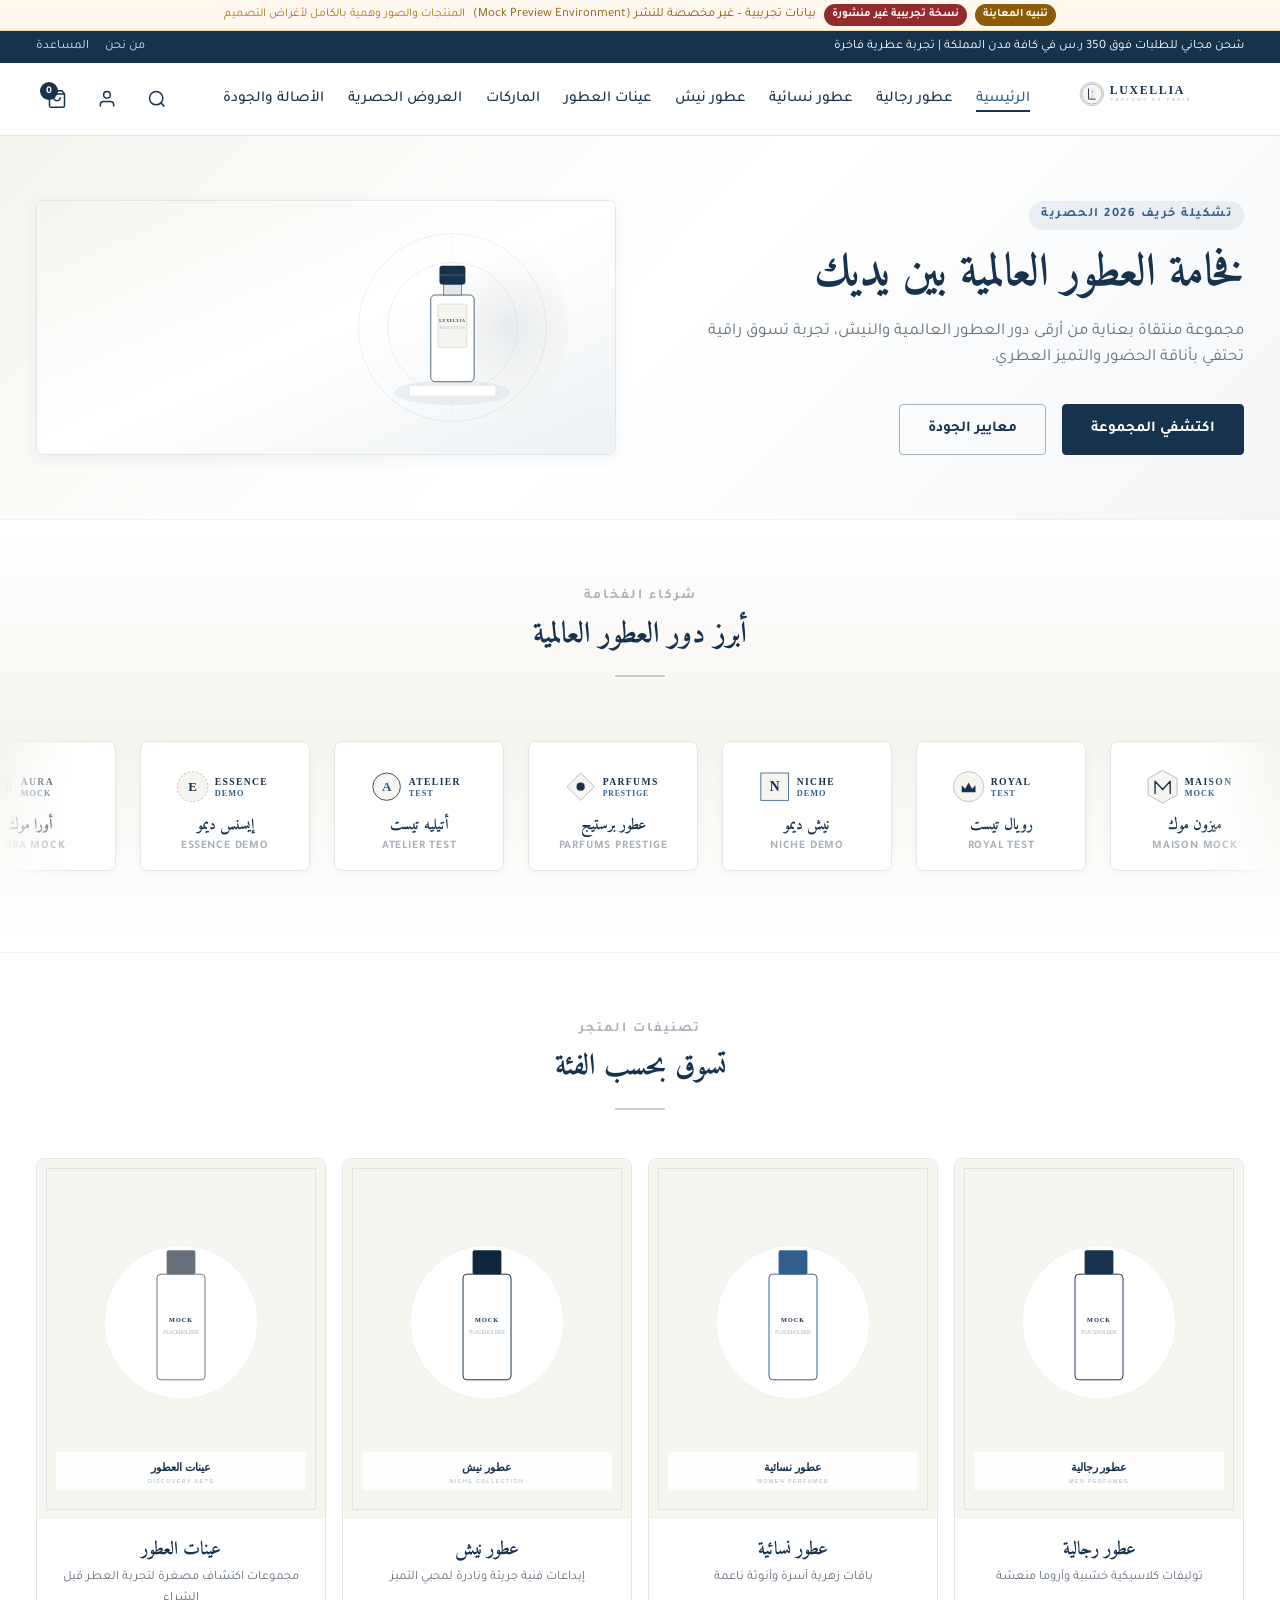
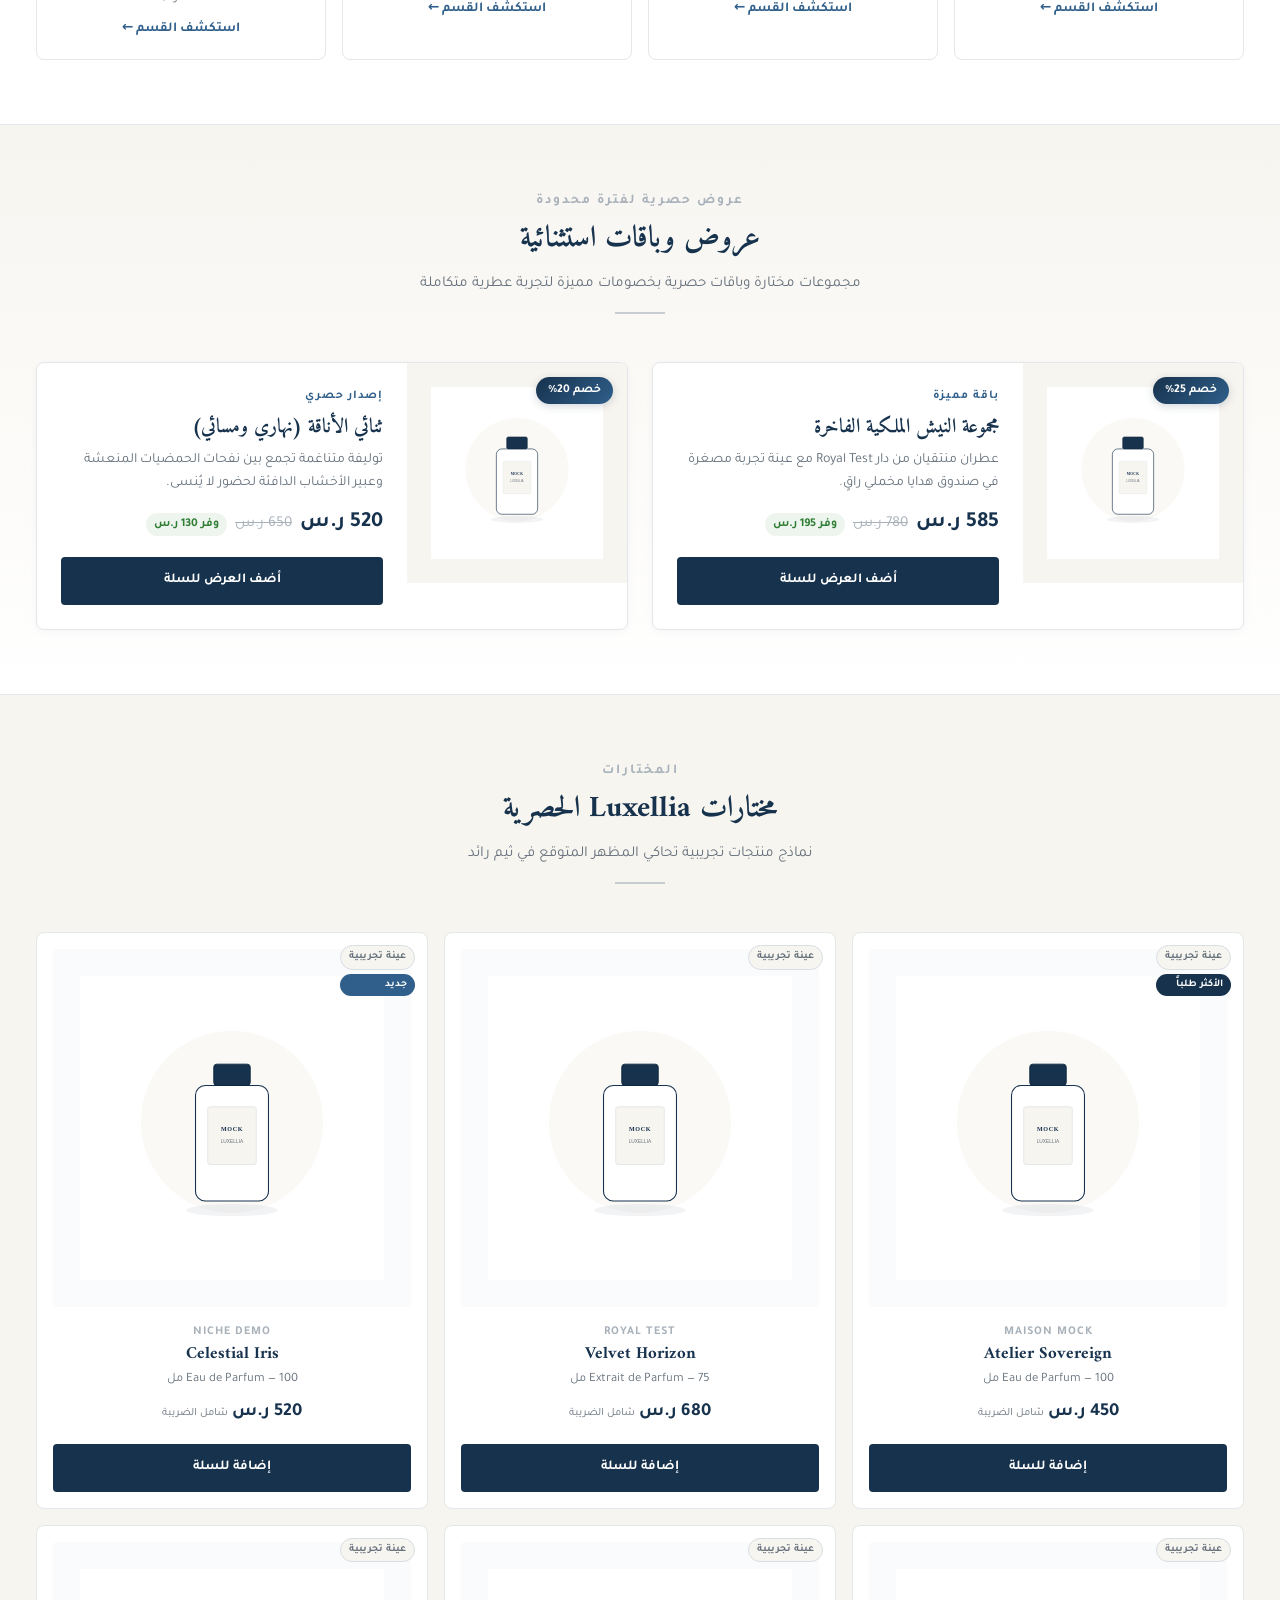
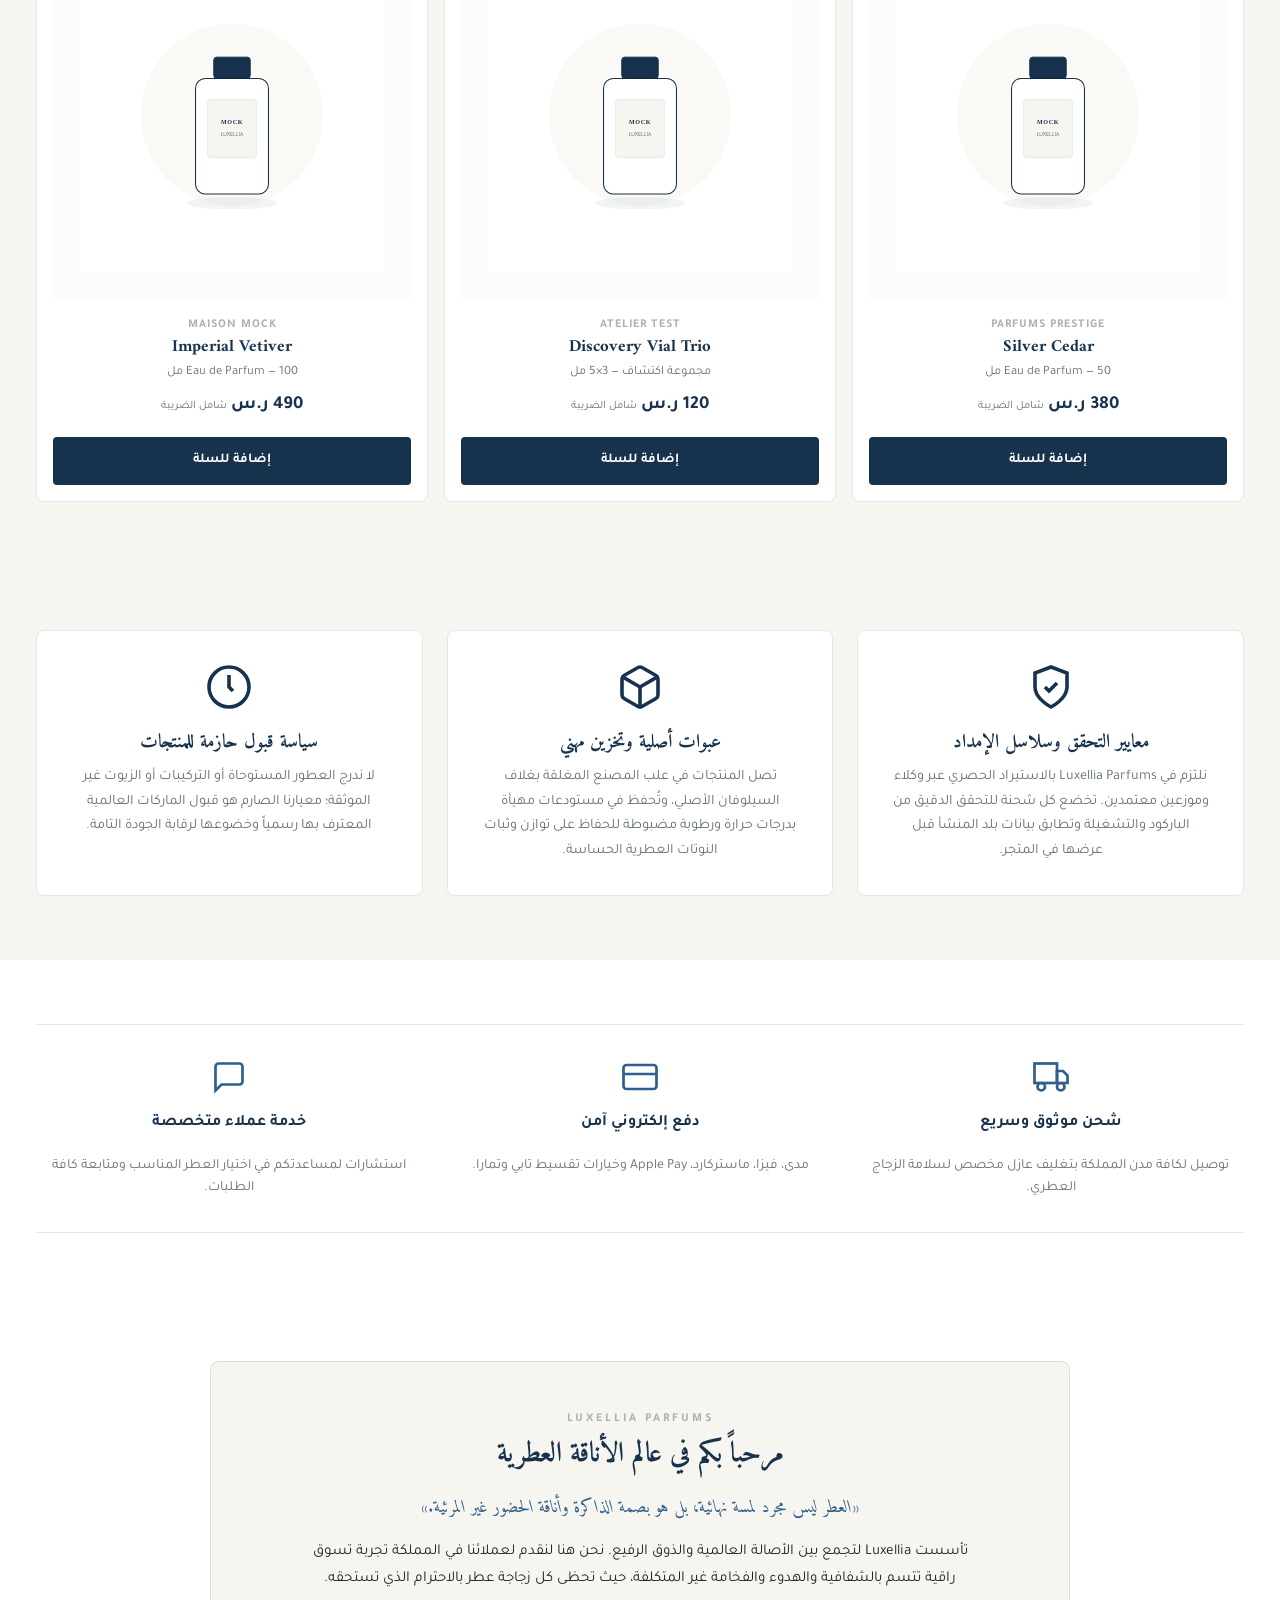
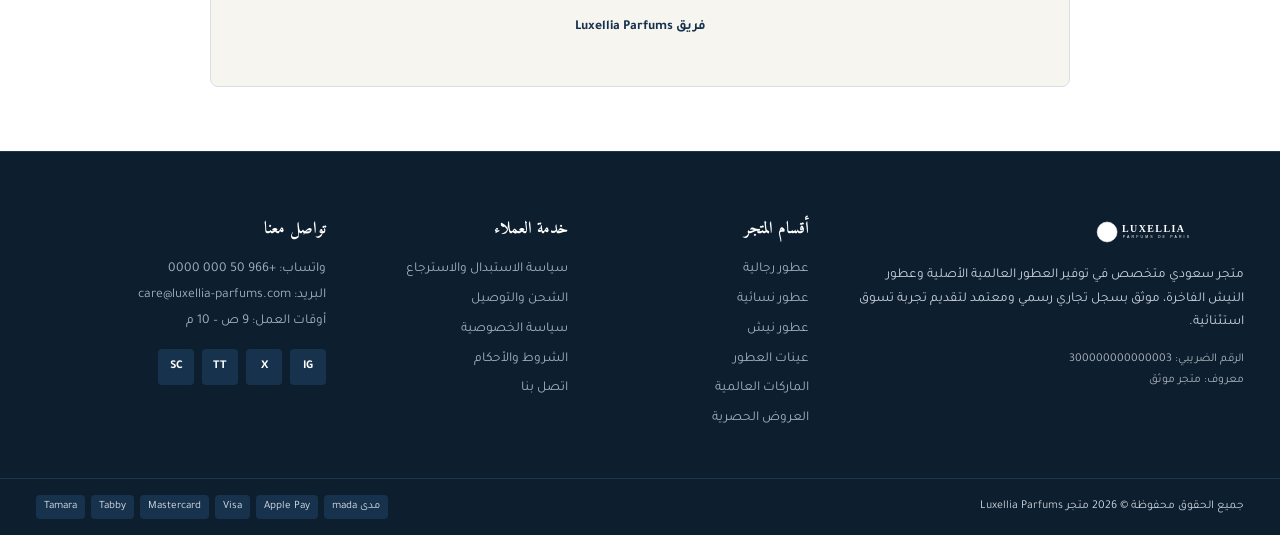
==== commit 3d8caa79: "fix(v1.2.1): isolate brand-card links, replace legacy brands with offers section above catalog, enfo" ====
--- a/index.html
+++ b/index.html
@@ -6,7 +6,7 @@
   <meta name="description" content="متجر Luxellia Parfums - واجهة تجريبية فاخرة لتخصيص ثيم رائد على منصة سلة">
   <meta name="robots" content="noindex,nofollow">
   <title>Luxellia Parfums | فخامة العطور العالمية (معاينة تجريبية)</title>
-  <link rel="stylesheet" href="styles.css">
+  <link rel="stylesheet" href="styles.css?v=1.2.1">
   <link rel="preconnect" href="https://fonts.googleapis.com">
   <link rel="preconnect" href="https://fonts.gstatic.com" crossorigin>
   <link href="https://fonts.googleapis.com/css2?family=Amiri:ital,wght@0,400;0,700;1,400&family=Tajawal:wght@300;400;500;700&display=swap" rel="stylesheet">
@@ -25,7 +25,7 @@
   <!-- Announcement Bar -->
   <div class="luxellia-top-bar">
     <div class="luxellia-container luxellia-top-bar-inner">
-      <p class="luxellia-top-bar-text">شحن مجاني للطلبات فوق 350 ر.س في كافة مدن المملكة | مصادر معتمدة 100%</p>
+      <p class="luxellia-top-bar-text">شحن مجاني للطلبات فوق 350 ر.س في كافة مدن المملكة | تجربة عطرية فاخرة</p>
       <div class="luxellia-top-bar-links">
         <a href="#about" class="luxellia-link-subtle">من نحن</a>
         <a href="#support" class="luxellia-link-subtle">المساعدة</a>
@@ -57,6 +57,7 @@
           <li class="luxellia-nav-item"><a href="#categories" class="luxellia-nav-link">عطور نيش</a></li>
           <li class="luxellia-nav-item"><a href="#categories" class="luxellia-nav-link">عينات العطور</a></li>
           <li class="luxellia-nav-item"><a href="#brands" class="luxellia-nav-link">الماركات</a></li>
+          <li class="luxellia-nav-item"><a href="#offers" class="luxellia-nav-link">العروض الحصرية</a></li>
           <li class="luxellia-nav-item"><a href="#authenticity" class="luxellia-nav-link">الأصالة والجودة</a></li>
         </ul>
       </nav>
@@ -100,7 +101,7 @@
           <span class="luxellia-hero-tag">تشكيلة خريف 2026 الحصرية</span>
           <h1 class="luxellia-hero-title">فخامة العطور العالمية بين يديك</h1>
           <p class="luxellia-hero-desc">
-            مجموعة منتقاة بعناية من أرقى دور العطور العالمية والنيش، مقدمة في عبواتها الأصلية عبر سلاسل إمداد معتمدة لضمان أقصى درجات الثقة والنقاء.
+            مجموعة منتقاة بعناية من أرقى دور العطور العالمية والنيش، تجربة تسوق راقية تحتفي بأناقة الحضور والتميز العطري.
           </p>
           <div class="luxellia-hero-actions">
             <a href="#categories" class="luxellia-btn luxellia-btn-primary">اكتشفي المجموعة</a>
@@ -128,7 +129,7 @@
           <!-- Primary Accessible Group -->
           <div class="luxellia-brands-group">
             <article class="luxellia-brand-card">
-              <a href="#brands" class="luxellia-brand-link" aria-label="علامة تجارية: ميزون موك (Maison Mock)">
+              <a href="#brands" class="luxellia-brand-card-link" aria-label="علامة تجارية: ميزون موك (Maison Mock)">
                 <div class="luxellia-brand-logo-wrap">
                   <img src="assets/brand-1.svg" alt="" class="luxellia-brand-logo" width="140" height="54" loading="lazy">
                 </div>
@@ -138,7 +139,7 @@
             </article>
 
             <article class="luxellia-brand-card">
-              <a href="#brands" class="luxellia-brand-link" aria-label="علامة تجارية: رويال تيست (Royal Test)">
+              <a href="#brands" class="luxellia-brand-card-link" aria-label="علامة تجارية: رويال تيست (Royal Test)">
                 <div class="luxellia-brand-logo-wrap">
                   <img src="assets/brand-2.svg" alt="" class="luxellia-brand-logo" width="140" height="54" loading="lazy">
                 </div>
@@ -148,7 +149,7 @@
             </article>
 
             <article class="luxellia-brand-card">
-              <a href="#brands" class="luxellia-brand-link" aria-label="علامة تجارية: نيش ديمو (Niche Demo)">
+              <a href="#brands" class="luxellia-brand-card-link" aria-label="علامة تجارية: نيش ديمو (Niche Demo)">
                 <div class="luxellia-brand-logo-wrap">
                   <img src="assets/brand-3.svg" alt="" class="luxellia-brand-logo" width="140" height="54" loading="lazy">
                 </div>
@@ -158,7 +159,7 @@
             </article>
 
             <article class="luxellia-brand-card">
-              <a href="#brands" class="luxellia-brand-link" aria-label="علامة تجارية: عطور برستيج (Parfums Prestige)">
+              <a href="#brands" class="luxellia-brand-card-link" aria-label="علامة تجارية: عطور برستيج (Parfums Prestige)">
                 <div class="luxellia-brand-logo-wrap">
                   <img src="assets/brand-4.svg" alt="" class="luxellia-brand-logo" width="140" height="54" loading="lazy">
                 </div>
@@ -168,7 +169,7 @@
             </article>
 
             <article class="luxellia-brand-card">
-              <a href="#brands" class="luxellia-brand-link" aria-label="علامة تجارية: أتيليه تيست (Atelier Test)">
+              <a href="#brands" class="luxellia-brand-card-link" aria-label="علامة تجارية: أتيليه تيست (Atelier Test)">
                 <div class="luxellia-brand-logo-wrap">
                   <img src="assets/brand-5.svg" alt="" class="luxellia-brand-logo" width="140" height="54" loading="lazy">
                 </div>
@@ -178,7 +179,7 @@
             </article>
 
             <article class="luxellia-brand-card">
-              <a href="#brands" class="luxellia-brand-link" aria-label="علامة تجارية: إيسنس ديمو (Essence Demo)">
+              <a href="#brands" class="luxellia-brand-card-link" aria-label="علامة تجارية: إيسنس ديمو (Essence Demo)">
                 <div class="luxellia-brand-logo-wrap">
                   <img src="assets/brand-6.svg" alt="" class="luxellia-brand-logo" width="140" height="54" loading="lazy">
                 </div>
@@ -188,7 +189,7 @@
             </article>
 
             <article class="luxellia-brand-card">
-              <a href="#brands" class="luxellia-brand-link" aria-label="علامة تجارية: أورا موك (Aura Mock)">
+              <a href="#brands" class="luxellia-brand-card-link" aria-label="علامة تجارية: أورا موك (Aura Mock)">
                 <div class="luxellia-brand-logo-wrap">
                   <img src="assets/brand-7.svg" alt="" class="luxellia-brand-logo" width="140" height="54" loading="lazy">
                 </div>
@@ -198,7 +199,7 @@
             </article>
 
             <article class="luxellia-brand-card">
-              <a href="#brands" class="luxellia-brand-link" aria-label="علامة تجارية: نوبل ديمو (Noble Demo)">
+              <a href="#brands" class="luxellia-brand-card-link" aria-label="علامة تجارية: نوبل ديمو (Noble Demo)">
                 <div class="luxellia-brand-logo-wrap">
                   <img src="assets/brand-8.svg" alt="" class="luxellia-brand-logo" width="140" height="54" loading="lazy">
                 </div>
@@ -211,7 +212,7 @@
           <!-- Secondary Cloned Group for Seamless Loop (aria-hidden="true" and tabindex="-1" to prevent duplicate assistive announcements or focus trap) -->
           <div class="luxellia-brands-group" aria-hidden="true">
             <article class="luxellia-brand-card">
-              <a href="#brands" class="luxellia-brand-link" tabindex="-1">
+              <a href="#brands" class="luxellia-brand-card-link" tabindex="-1">
                 <div class="luxellia-brand-logo-wrap">
                   <img src="assets/brand-1.svg" alt="" class="luxellia-brand-logo" width="140" height="54" loading="lazy">
                 </div>
@@ -221,7 +222,7 @@
             </article>
 
             <article class="luxellia-brand-card">
-              <a href="#brands" class="luxellia-brand-link" tabindex="-1">
+              <a href="#brands" class="luxellia-brand-card-link" tabindex="-1">
                 <div class="luxellia-brand-logo-wrap">
                   <img src="assets/brand-2.svg" alt="" class="luxellia-brand-logo" width="140" height="54" loading="lazy">
                 </div>
@@ -231,7 +232,7 @@
             </article>
 
             <article class="luxellia-brand-card">
-              <a href="#brands" class="luxellia-brand-link" tabindex="-1">
+              <a href="#brands" class="luxellia-brand-card-link" tabindex="-1">
                 <div class="luxellia-brand-logo-wrap">
                   <img src="assets/brand-3.svg" alt="" class="luxellia-brand-logo" width="140" height="54" loading="lazy">
                 </div>
@@ -241,7 +242,7 @@
             </article>
 
             <article class="luxellia-brand-card">
-              <a href="#brands" class="luxellia-brand-link" tabindex="-1">
+              <a href="#brands" class="luxellia-brand-card-link" tabindex="-1">
                 <div class="luxellia-brand-logo-wrap">
                   <img src="assets/brand-4.svg" alt="" class="luxellia-brand-logo" width="140" height="54" loading="lazy">
                 </div>
@@ -251,7 +252,7 @@
             </article>
 
             <article class="luxellia-brand-card">
-              <a href="#brands" class="luxellia-brand-link" tabindex="-1">
+              <a href="#brands" class="luxellia-brand-card-link" tabindex="-1">
                 <div class="luxellia-brand-logo-wrap">
                   <img src="assets/brand-5.svg" alt="" class="luxellia-brand-logo" width="140" height="54" loading="lazy">
                 </div>
@@ -261,7 +262,7 @@
             </article>
 
             <article class="luxellia-brand-card">
-              <a href="#brands" class="luxellia-brand-link" tabindex="-1">
+              <a href="#brands" class="luxellia-brand-card-link" tabindex="-1">
                 <div class="luxellia-brand-logo-wrap">
                   <img src="assets/brand-6.svg" alt="" class="luxellia-brand-logo" width="140" height="54" loading="lazy">
                 </div>
@@ -271,7 +272,7 @@
             </article>
 
             <article class="luxellia-brand-card">
-              <a href="#brands" class="luxellia-brand-link" tabindex="-1">
+              <a href="#brands" class="luxellia-brand-card-link" tabindex="-1">
                 <div class="luxellia-brand-logo-wrap">
                   <img src="assets/brand-7.svg" alt="" class="luxellia-brand-logo" width="140" height="54" loading="lazy">
                 </div>
@@ -281,7 +282,7 @@
             </article>
 
             <article class="luxellia-brand-card">
-              <a href="#brands" class="luxellia-brand-link" tabindex="-1">
+              <a href="#brands" class="luxellia-brand-card-link" tabindex="-1">
                 <div class="luxellia-brand-logo-wrap">
                   <img src="assets/brand-8.svg" alt="" class="luxellia-brand-logo" width="140" height="54" loading="lazy">
                 </div>
@@ -358,6 +359,62 @@
                 <span class="luxellia-cat-cta">استكشف القسم &larr;</span>
               </div>
             </a>
+          </article>
+        </div>
+      </div>
+    </section>
+
+    <!-- Exclusive Product Offers Section -->
+    <section class="luxellia-section luxellia-offers-section" id="offers" aria-labelledby="offersTitle">
+      <div class="luxellia-container">
+        <div class="luxellia-section-header">
+          <span class="luxellia-section-subtitle">عروض حصرية لفترة محدودة</span>
+          <h2 class="luxellia-section-title" id="offersTitle">عروض وباقات استثنائية</h2>
+          <p class="luxellia-section-desc">مجموعات مختارة وباقات حصرية بخصومات مميزة لتجربة عطرية متكاملة</p>
+          <div class="luxellia-divider" aria-hidden="true"></div>
+        </div>
+
+        <div class="luxellia-offers-grid">
+          <!-- Offer Card 1 -->
+          <article class="luxellia-offer-card">
+            <div class="luxellia-offer-badge">خصم 25%</div>
+            <div class="luxellia-offer-media">
+              <img src="assets/prod-2.svg" alt="عرض باقة النيش الملكية" class="luxellia-offer-img" loading="lazy" width="260" height="260">
+            </div>
+            <div class="luxellia-offer-content">
+              <span class="luxellia-offer-tag">باقة مميزة</span>
+              <h3 class="luxellia-offer-title">مجموعة النيش الملكية الفاخرة</h3>
+              <p class="luxellia-offer-desc">عطران منتقيان من دار Royal Test مع عينة تجربة مصغرة في صندوق هدايا مخملي راقٍ.</p>
+              <div class="luxellia-offer-pricing">
+                <span class="luxellia-offer-price-current">585 ر.س</span>
+                <span class="luxellia-offer-price-old">780 ر.س</span>
+                <span class="luxellia-offer-discount-chip">وفر 195 ر.س</span>
+              </div>
+              <button class="luxellia-btn luxellia-btn-add luxellia-offer-btn" data-id="offer-1" data-name="مجموعة النيش الملكية">
+                أضف العرض للسلة
+              </button>
+            </div>
+          </article>
+
+          <!-- Offer Card 2 -->
+          <article class="luxellia-offer-card">
+            <div class="luxellia-offer-badge">خصم 20%</div>
+            <div class="luxellia-offer-media">
+              <img src="assets/prod-5.svg" alt="عرض ثنائي عطور المساء والصباح" class="luxellia-offer-img" loading="lazy" width="260" height="260">
+            </div>
+            <div class="luxellia-offer-content">
+              <span class="luxellia-offer-tag">إصدار حصري</span>
+              <h3 class="luxellia-offer-title">ثنائي الأناقة (نهاري ومسائي)</h3>
+              <p class="luxellia-offer-desc">توليفة متناغمة تجمع بين نفحات الحمضيات المنعشة وعبير الأخشاب الدافئة لحضور لا يُنسى.</p>
+              <div class="luxellia-offer-pricing">
+                <span class="luxellia-offer-price-current">520 ر.س</span>
+                <span class="luxellia-offer-price-old">650 ر.س</span>
+                <span class="luxellia-offer-discount-chip">وفر 130 ر.س</span>
+              </div>
+              <button class="luxellia-btn luxellia-btn-add luxellia-offer-btn" data-id="offer-2" data-name="ثنائي الأناقة">
+                أضف العرض للسلة
+              </button>
+            </div>
           </article>
         </div>
       </div>
@@ -508,26 +565,6 @@
             </div>
           </article>
         </div>
-      </div>
-    </section>
-
-    <!-- Brands Section -->
-    <section class="luxellia-section" id="brands" aria-labelledby="brandsTitle">
-      <div class="luxellia-container">
-        <div class="luxellia-section-header">
-          <span class="luxellia-section-subtitle">الماركات</span>
-          <h2 class="luxellia-section-title" id="brandsTitle">علامات تجارية عالمية مختارة</h2>
-          <div class="luxellia-divider" aria-hidden="true"></div>
-        </div>
-
-        <div class="luxellia-brands-strip">
-          <div class="luxellia-brand-pill"><span>Maison Mock</span></div>
-          <div class="luxellia-brand-pill"><span>Atelier Alpha</span></div>
-          <div class="luxellia-brand-pill"><span>Parfums Prestige</span></div>
-          <div class="luxellia-brand-pill"><span>Royal Test</span></div>
-          <div class="luxellia-brand-pill"><span>Essence Demo</span></div>
-        </div>
-        <p class="luxellia-brands-footnote">* يتم استبدال أسماء العلامات بالقائمة الرسمية المعتمدة فور استلامها من العميلة.</p>
       </div>
     </section>
 
@@ -663,6 +700,7 @@
           <li><a href="#categories">عطور نيش</a></li>
           <li><a href="#categories">عينات العطور</a></li>
           <li><a href="#brands">الماركات العالمية</a></li>
+          <li><a href="#offers">العروض الحصرية</a></li>
         </ul>
       </div>
 
@@ -712,6 +750,6 @@
   <!-- Toast Notification Container for Mock Actions -->
   <div id="luxelliaToast" class="luxellia-toast" role="status" aria-live="polite" aria-atomic="true"></div>
 
-  <script src="preview.js"></script>
+  <script src="preview.js?v=1.2.1"></script>
 </body>
 </html>
--- a/styles.css
+++ b/styles.css
@@ -263,6 +263,13 @@
 .luxellia-brand-link {
   display: inline-flex;
   align-items: center;
+  text-decoration: none;
+  line-height: 1;
+}
+
+.luxellia-brand-link:focus-visible {
+  outline: 2px solid var(--lx-blue);
+  outline-offset: 4px;
 }
 
 .luxellia-logo {
@@ -561,7 +568,7 @@
   width: 170px;
 }
 
-.luxellia-brand-link {
+.luxellia-brand-card-link {
   display: flex;
   flex-direction: column;
   align-items: center;
@@ -582,8 +589,8 @@
 }
 
 /* Subtle luxury 3D tilt, elevation and refined silver border */
-.luxellia-brand-link:hover,
-.luxellia-brand-card:focus-within .luxellia-brand-link {
+.luxellia-brand-card-link:hover,
+.luxellia-brand-card:focus-within .luxellia-brand-card-link {
   transform: translateY(-6px) scale(1.04) rotateX(4deg);
   border-color: var(--lx-silver);
   box-shadow:
@@ -592,7 +599,7 @@
   background-color: #ffffff;
 }
 
-.luxellia-brand-link:focus-visible {
+.luxellia-brand-card-link:focus-visible {
   outline: 2px solid var(--lx-blue);
   outline-offset: 3px;
 }
@@ -614,7 +621,7 @@
   transition: transform var(--lx-transition-fast);
 }
 
-.luxellia-brand-link:hover .luxellia-brand-logo {
+.luxellia-brand-card-link:hover .luxellia-brand-logo {
   transform: scale(1.04);
 }
 
@@ -715,7 +722,142 @@
 }
 
 /* ==========================================================================
-   6. Products Grid
+   6. Exclusive Product Offers Section
+   ========================================================================== */
+.luxellia-offers-section {
+  background: linear-gradient(180deg, var(--lx-ivory) 0%, #ffffff 100%);
+  border-block: 1px solid var(--lx-border);
+}
+
+.luxellia-offers-grid {
+  display: grid;
+  grid-template-columns: 1fr;
+  gap: var(--lx-space-lg);
+}
+
+.luxellia-offer-card {
+  display: grid;
+  grid-template-columns: 1fr;
+  background-color: var(--lx-white);
+  border: 1px solid var(--lx-border);
+  border-radius: var(--lx-radius-md);
+  position: relative;
+  overflow: hidden;
+  box-shadow: var(--lx-shadow-subtle);
+  transition:
+    transform var(--lx-transition-base),
+    box-shadow var(--lx-transition-base),
+    border-color var(--lx-transition-base);
+}
+
+.luxellia-offer-card:hover {
+  transform: translateY(-4px);
+  box-shadow: 0 16px 36px rgba(23, 50, 77, 0.09);
+  border-color: var(--lx-silver);
+}
+
+.luxellia-offer-badge {
+  position: absolute;
+  top: 14px;
+  right: 14px;
+  background: linear-gradient(135deg, var(--lx-navy) 0%, var(--lx-blue) 100%);
+  color: var(--lx-white);
+  font-size: 0.75rem;
+  font-weight: 700;
+  padding: 4px 12px;
+  border-radius: var(--lx-radius-pill);
+  z-index: 3;
+  box-shadow: 0 2px 8px rgba(23, 50, 77, 0.2);
+}
+
+.luxellia-offer-media {
+  background-color: var(--lx-ivory);
+  display: flex;
+  align-items: center;
+  justify-content: center;
+  padding: var(--lx-space-lg);
+  aspect-ratio: 1 / 1;
+}
+
+.luxellia-offer-img {
+  max-width: 100%;
+  max-height: 220px;
+  object-fit: contain;
+  transition: transform 300ms ease;
+}
+
+.luxellia-offer-card:hover .luxellia-offer-img {
+  transform: scale(1.05);
+}
+
+.luxellia-offer-content {
+  padding: var(--lx-space-lg);
+  display: flex;
+  flex-direction: column;
+  justify-content: space-between;
+  gap: var(--lx-space-sm);
+}
+
+.luxellia-offer-tag {
+  font-size: 0.75rem;
+  font-weight: 700;
+  text-transform: uppercase;
+  letter-spacing: 1px;
+  color: var(--lx-blue);
+  display: block;
+}
+
+.luxellia-offer-title {
+  font-family: var(--lx-font-serif);
+  font-size: 1.25rem;
+  color: var(--lx-navy);
+  margin: 0;
+  line-height: 1.35;
+}
+
+.luxellia-offer-desc {
+  font-size: 0.875rem;
+  color: var(--lx-muted);
+  line-height: 1.6;
+  margin: 0;
+}
+
+.luxellia-offer-pricing {
+  display: flex;
+  align-items: baseline;
+  flex-wrap: wrap;
+  gap: var(--lx-space-sm);
+  margin-top: var(--lx-space-xs);
+}
+
+.luxellia-offer-price-current {
+  font-size: 1.35rem;
+  font-weight: 700;
+  color: var(--lx-navy);
+}
+
+.luxellia-offer-price-old {
+  font-size: 0.95rem;
+  color: var(--lx-silver);
+  text-decoration: line-through;
+}
+
+.luxellia-offer-discount-chip {
+  font-size: 0.75rem;
+  font-weight: 700;
+  color: #2e7d32;
+  background-color: rgba(46, 125, 50, 0.08);
+  padding: 2px 8px;
+  border-radius: var(--lx-radius-pill);
+}
+
+.luxellia-offer-btn {
+  margin-top: var(--lx-space-sm);
+  width: 100%;
+}
+
+/* ==========================================================================
+   7. Products Grid
    ========================================================================== */
 .luxellia-products-grid {
   display: grid;
@@ -856,39 +998,6 @@
 }
 
 /* ==========================================================================
-   7. Brands Section
-   ========================================================================== */
-.luxellia-brands-strip {
-  display: flex;
-  flex-wrap: wrap;
-  justify-content: center;
-  gap: var(--lx-space-md);
-}
-
-.luxellia-brand-pill {
-  background-color: var(--lx-white);
-  border: 1px solid var(--lx-border);
-  padding: 12px 24px;
-  border-radius: var(--lx-radius-sm);
-  font-family: var(--lx-font-serif);
-  font-size: 1rem;
-  letter-spacing: 1.5px;
-  color: var(--lx-navy);
-  transition: border-color var(--lx-transition-fast);
-}
-
-.luxellia-brand-pill:hover {
-  border-color: var(--lx-navy);
-}
-
-.luxellia-brands-footnote {
-  text-align: center;
-  font-size: 0.75rem;
-  color: var(--lx-muted);
-  margin-top: var(--lx-space-lg);
-}
-
-/* ==========================================================================
    8. Authenticity & Quality
    ========================================================================== */
 .luxellia-auth-grid {
@@ -959,7 +1068,7 @@
 }
 
 .luxellia-feature-desc {
-  font-size: 0.75rem;
+  font-size: 0.875rem;
   color: var(--lx-muted);
   text-align: center;
 }
@@ -1211,6 +1320,14 @@
     display: block;
   }
 
+  .luxellia-offers-grid {
+    grid-template-columns: repeat(2, 1fr);
+  }
+
+  .luxellia-offer-card {
+    grid-template-columns: 200px 1fr;
+  }
+
   .luxellia-products-grid {
     grid-template-columns: repeat(3, 1fr);
   }
@@ -1241,6 +1358,10 @@
 
   .luxellia-nav {
     display: block;
+  }
+
+  .luxellia-offer-card {
+    grid-template-columns: 220px 1fr;
   }
 
   .luxellia-section {
@@ -1280,8 +1401,10 @@
     -webkit-mask-image: none !important;
   }
 
-  .luxellia-brand-link:hover,
-  .luxellia-brand-card:focus-within .luxellia-brand-link {
+  .luxellia-brand-card-link:hover,
+  .luxellia-brand-card:focus-within .luxellia-brand-card-link,
+  .luxellia-offer-card:hover,
+  .luxellia-offer-card:hover .luxellia-offer-img {
     transform: none !important;
   }
 }
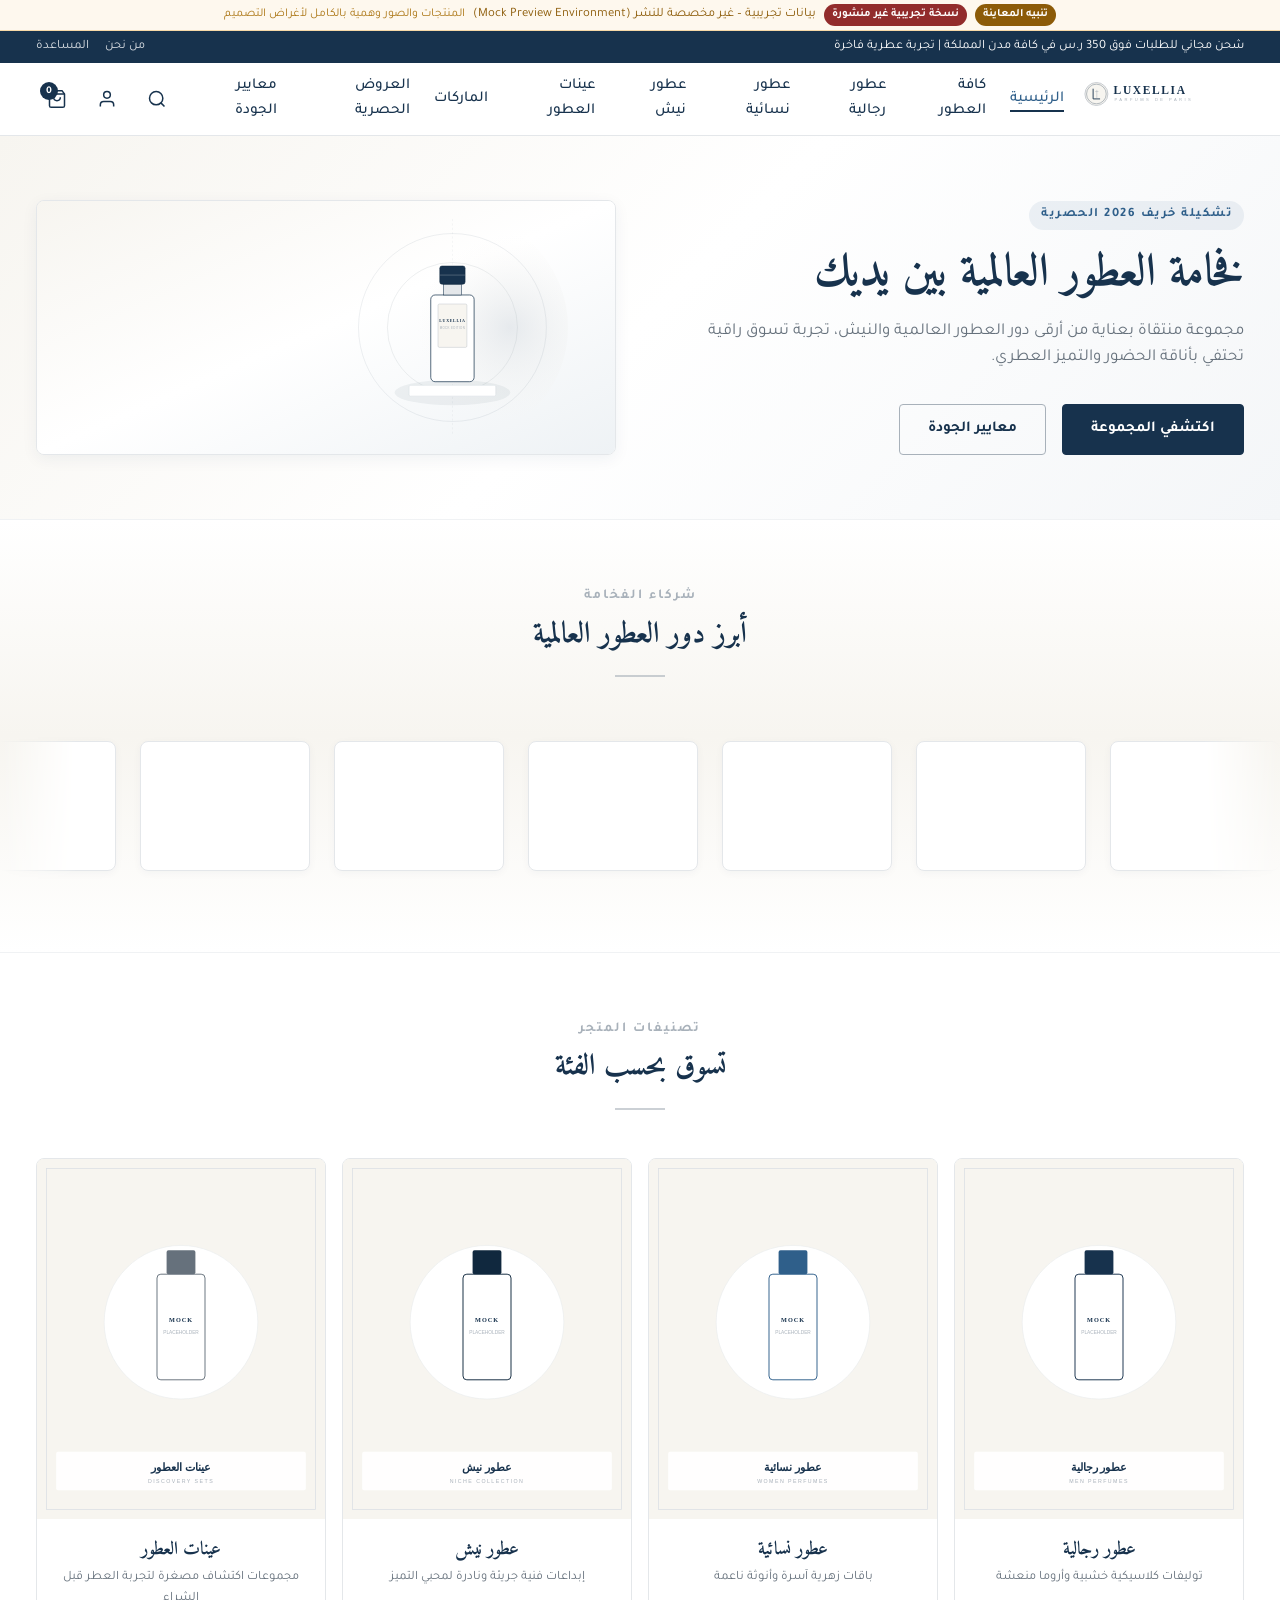
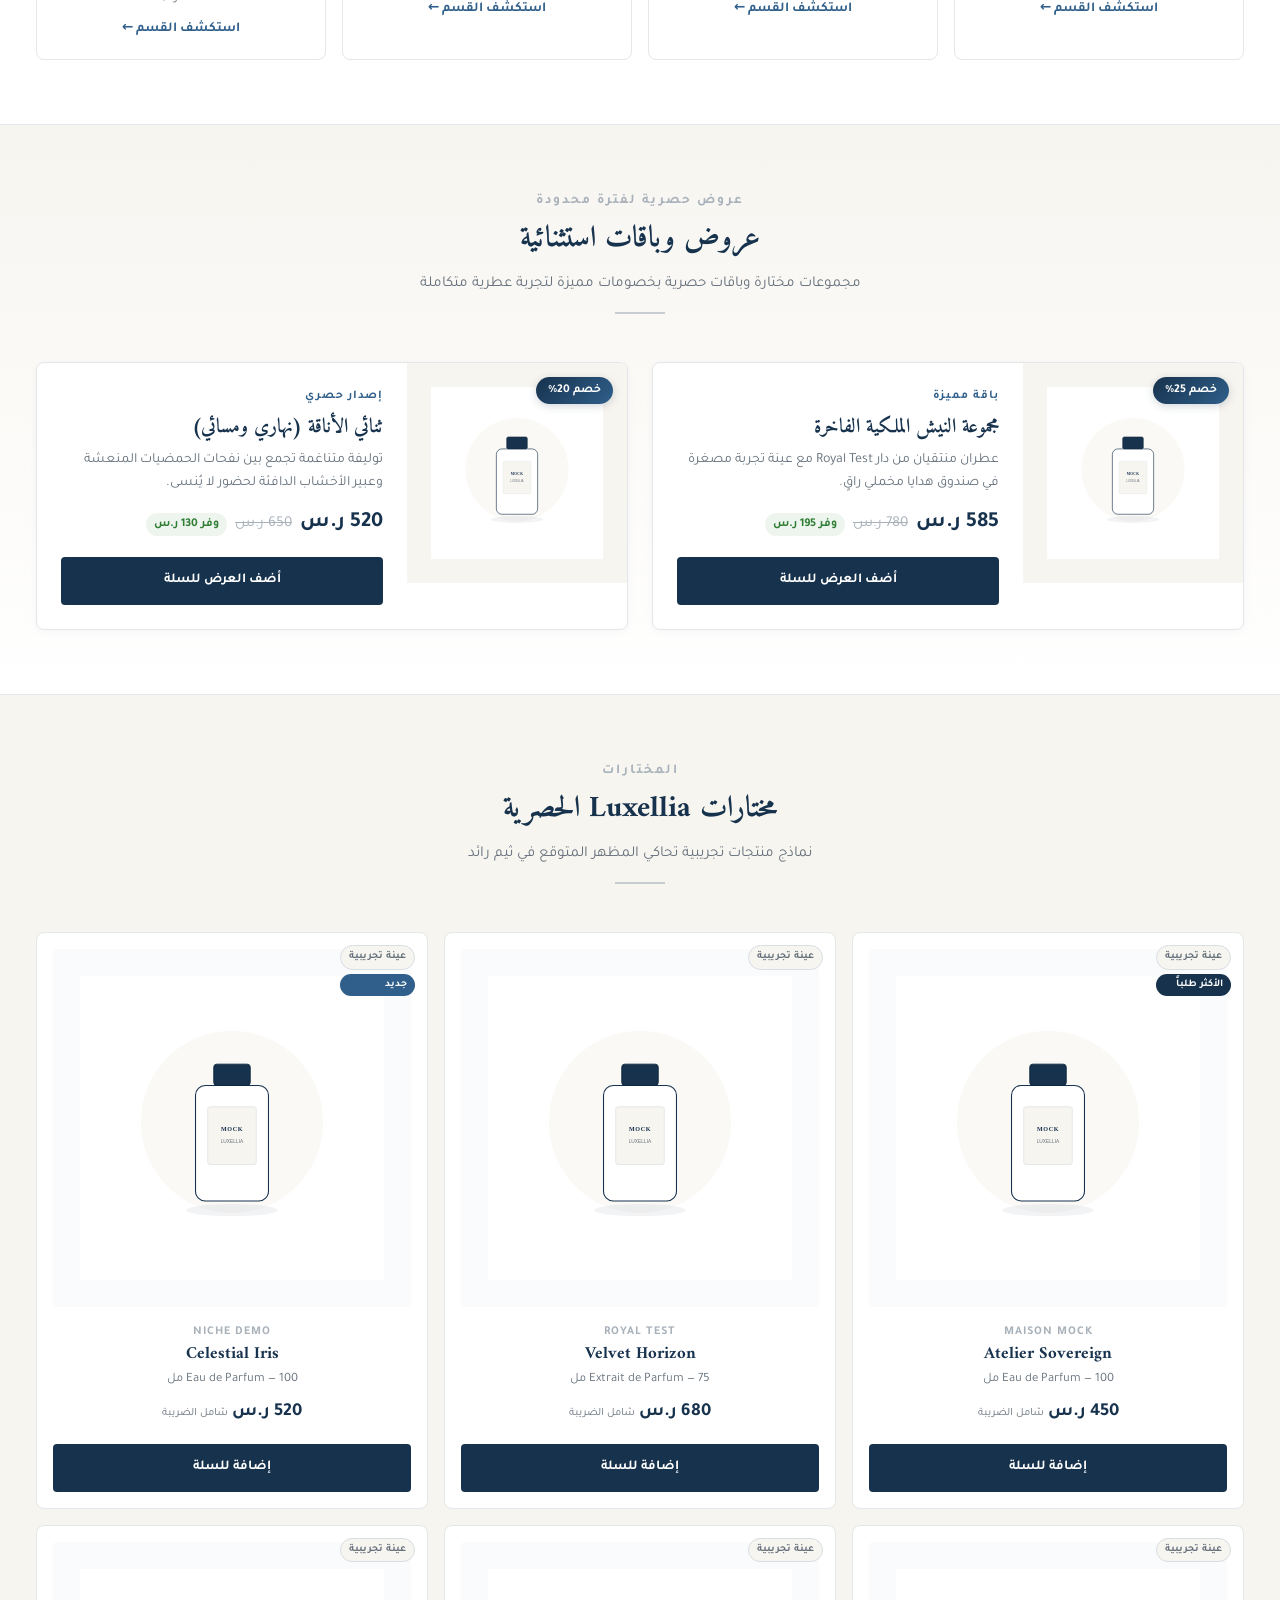
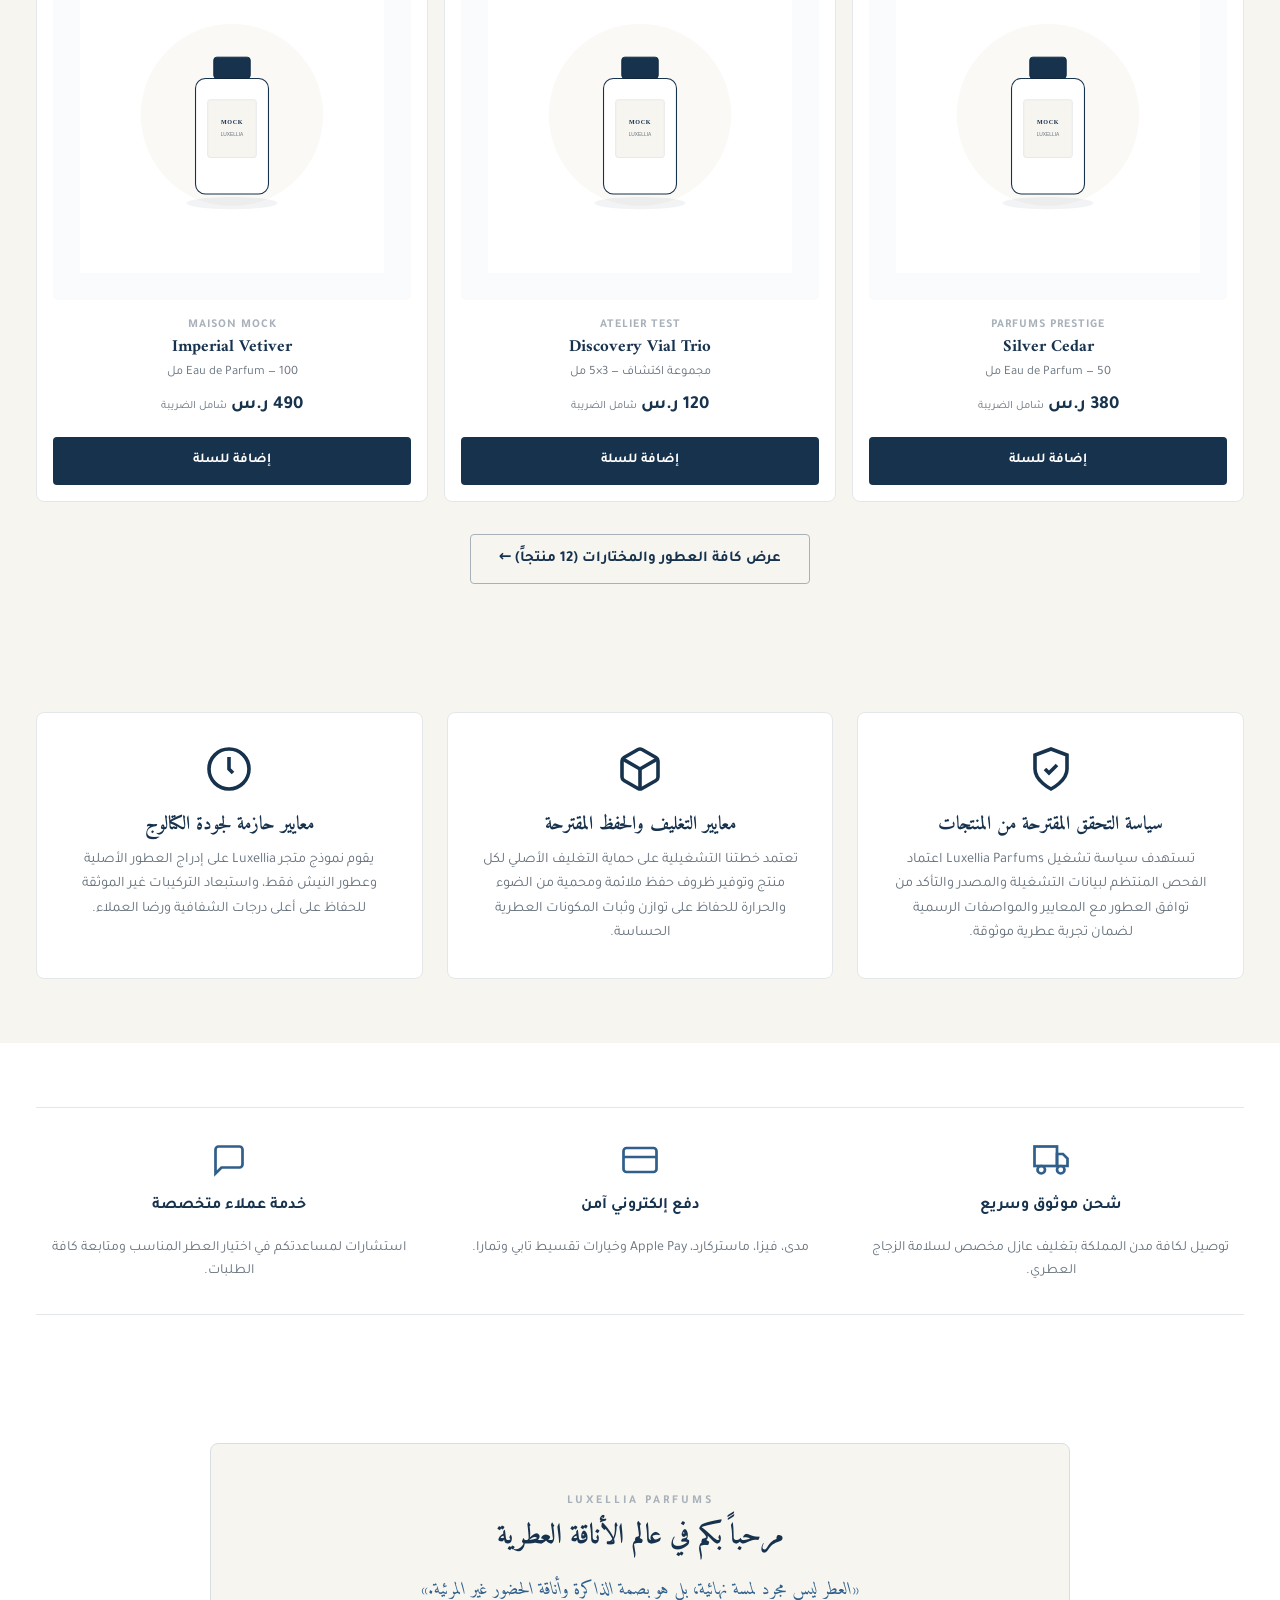
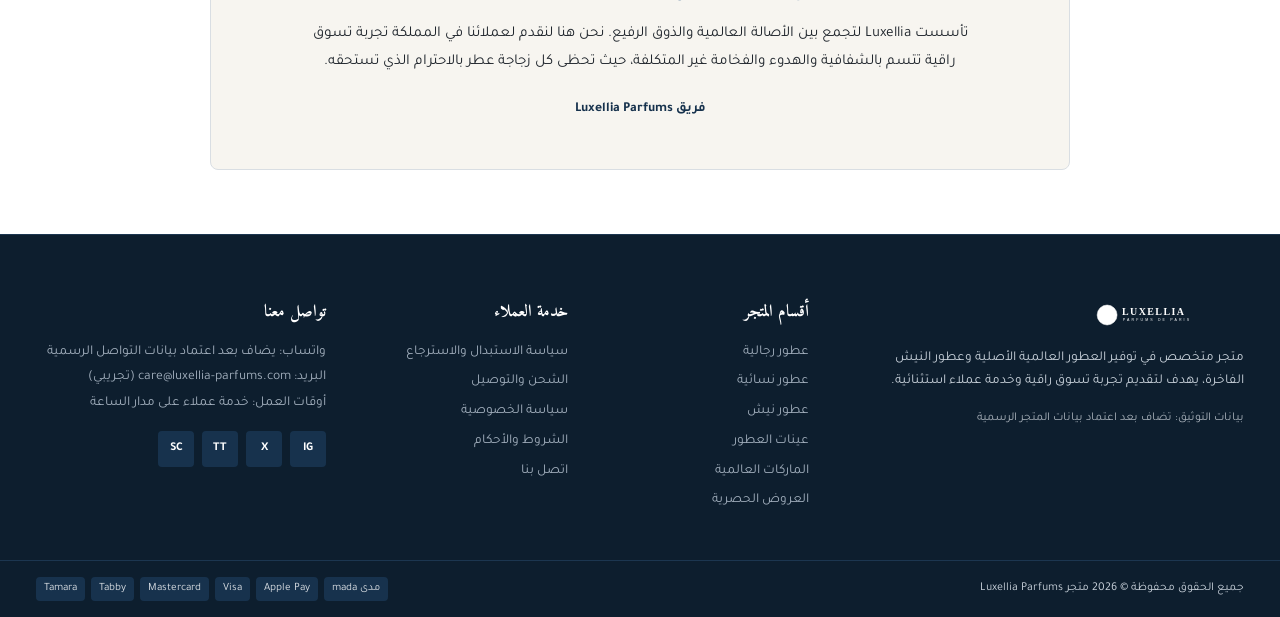
==== commit e04c7a41: "feat(v1.3.0): implement interactive products catalog and shared cart for Raed theme preview" ====
--- a/index.html
+++ b/index.html
@@ -6,7 +6,7 @@
   <meta name="description" content="متجر Luxellia Parfums - واجهة تجريبية فاخرة لتخصيص ثيم رائد على منصة سلة">
   <meta name="robots" content="noindex,nofollow">
   <title>Luxellia Parfums | فخامة العطور العالمية (معاينة تجريبية)</title>
-  <link rel="stylesheet" href="styles.css?v=1.2.1">
+  <link rel="stylesheet" href="styles.css?v=1.3.0">
   <link rel="preconnect" href="https://fonts.googleapis.com">
   <link rel="preconnect" href="https://fonts.gstatic.com" crossorigin>
   <link href="https://fonts.googleapis.com/css2?family=Amiri:ital,wght@0,400;0,700;1,400&family=Tajawal:wght@300;400;500;700&display=swap" rel="stylesheet">
@@ -43,7 +43,7 @@
 
       <!-- Logo -->
       <div class="luxellia-brand">
-        <a href="#" class="luxellia-brand-link" aria-label="Luxellia Parfums الرئيسية">
+        <a href="index.html" class="luxellia-brand-link" aria-label="Luxellia Parfums الرئيسية">
           <img src="assets/logo.svg" alt="Luxellia Parfums" class="luxellia-logo" width="180" height="42">
         </a>
       </div>
@@ -51,14 +51,15 @@
       <!-- Desktop Navigation -->
       <nav class="luxellia-nav" id="mainNav" aria-label="التنقل الرئيسي">
         <ul class="luxellia-nav-list">
-          <li class="luxellia-nav-item"><a href="#" class="luxellia-nav-link active">الرئيسية</a></li>
-          <li class="luxellia-nav-item"><a href="#categories" class="luxellia-nav-link">عطور رجالية</a></li>
-          <li class="luxellia-nav-item"><a href="#categories" class="luxellia-nav-link">عطور نسائية</a></li>
-          <li class="luxellia-nav-item"><a href="#categories" class="luxellia-nav-link">عطور نيش</a></li>
-          <li class="luxellia-nav-item"><a href="#categories" class="luxellia-nav-link">عينات العطور</a></li>
+          <li class="luxellia-nav-item"><a href="index.html" class="luxellia-nav-link active">الرئيسية</a></li>
+          <li class="luxellia-nav-item"><a href="products.html" class="luxellia-nav-link">كافة العطور</a></li>
+          <li class="luxellia-nav-item"><a href="products.html?category=men" class="luxellia-nav-link">عطور رجالية</a></li>
+          <li class="luxellia-nav-item"><a href="products.html?category=women" class="luxellia-nav-link">عطور نسائية</a></li>
+          <li class="luxellia-nav-item"><a href="products.html?category=niche" class="luxellia-nav-link">عطور نيش</a></li>
+          <li class="luxellia-nav-item"><a href="products.html?category=samples" class="luxellia-nav-link">عينات العطور</a></li>
           <li class="luxellia-nav-item"><a href="#brands" class="luxellia-nav-link">الماركات</a></li>
-          <li class="luxellia-nav-item"><a href="#offers" class="luxellia-nav-link">العروض الحصرية</a></li>
-          <li class="luxellia-nav-item"><a href="#authenticity" class="luxellia-nav-link">الأصالة والجودة</a></li>
+          <li class="luxellia-nav-item"><a href="products.html?offers=true" class="luxellia-nav-link">العروض الحصرية</a></li>
+          <li class="luxellia-nav-item"><a href="#authenticity" class="luxellia-nav-link">معايير الجودة</a></li>
         </ul>
       </nav>
 
@@ -104,7 +105,7 @@
             مجموعة منتقاة بعناية من أرقى دور العطور العالمية والنيش، تجربة تسوق راقية تحتفي بأناقة الحضور والتميز العطري.
           </p>
           <div class="luxellia-hero-actions">
-            <a href="#categories" class="luxellia-btn luxellia-btn-primary">اكتشفي المجموعة</a>
+            <a href="products.html" class="luxellia-btn luxellia-btn-primary">اكتشفي المجموعة</a>
             <a href="#authenticity" class="luxellia-btn luxellia-btn-secondary">معايير الجودة</a>
           </div>
         </div>
@@ -307,7 +308,7 @@
         <div class="luxellia-categories-grid">
           <!-- Category 1 -->
           <article class="luxellia-cat-card">
-            <a href="#catalog" class="luxellia-cat-link">
+            <a href="products.html?category=men" class="luxellia-cat-link">
               <div class="luxellia-cat-media">
                 <img src="assets/cat-men.svg" alt="عطور رجالية فاخرة" class="luxellia-cat-img" loading="lazy" width="300" height="375">
               </div>
@@ -321,7 +322,7 @@
 
           <!-- Category 2 -->
           <article class="luxellia-cat-card">
-            <a href="#catalog" class="luxellia-cat-link">
+            <a href="products.html?category=women" class="luxellia-cat-link">
               <div class="luxellia-cat-media">
                 <img src="assets/cat-women.svg" alt="عطور نسائية راقية" class="luxellia-cat-img" loading="lazy" width="300" height="375">
               </div>
@@ -335,7 +336,7 @@
 
           <!-- Category 3 -->
           <article class="luxellia-cat-card">
-            <a href="#catalog" class="luxellia-cat-link">
+            <a href="products.html?category=niche" class="luxellia-cat-link">
               <div class="luxellia-cat-media">
                 <img src="assets/cat-niche.svg" alt="عطور نيش حصرية" class="luxellia-cat-img" loading="lazy" width="300" height="375">
               </div>
@@ -349,7 +350,7 @@
 
           <!-- Category 4 -->
           <article class="luxellia-cat-card">
-            <a href="#catalog" class="luxellia-cat-link">
+            <a href="products.html?category=samples" class="luxellia-cat-link">
               <div class="luxellia-cat-media">
                 <img src="assets/cat-samples.svg" alt="عينات العطور ومجموعات الاكتشاف" class="luxellia-cat-img" loading="lazy" width="300" height="375">
               </div>
@@ -564,6 +565,12 @@
               </button>
             </div>
           </article>
+        </div>
+
+        <div class="luxellia-catalog-cta-wrap">
+          <a href="products.html" class="luxellia-btn luxellia-btn-secondary luxellia-btn-all-products">
+            عرض كافة العطور والمختارات (12 منتجاً) &larr;
+          </a>
         </div>
       </div>
     </section>
@@ -579,9 +586,9 @@
                 <path d="m9 12 2 2 4-4"></path>
               </svg>
             </div>
-            <h3 class="luxellia-auth-heading">معايير التحقق وسلاسل الإمداد</h3>
+            <h3 class="luxellia-auth-heading">سياسة التحقق المقترحة من المنتجات</h3>
             <p class="luxellia-auth-text">
-              نلتزم في Luxellia Parfums بالاستيراد الحصري عبر وكلاء وموزعين معتمدين. تخضع كل شحنة للتحقق الدقيق من الباركود والتشغيلة وتطابق بيانات بلد المنشأ قبل عرضها في المتجر.
+              تستهدف سياسة تشغيل Luxellia Parfums اعتماد الفحص المنتظم لبيانات التشغيلة والمصدر والتأكد من توافق العطور مع المعايير والمواصفات الرسمية لضمان تجربة عطرية موثوقة.
             </p>
           </div>
 
@@ -593,9 +600,9 @@
                 <line x1="12" y1="22.08" x2="12" y2="12"></line>
               </svg>
             </div>
-            <h3 class="luxellia-auth-heading">عبوات أصلية وتخزين مهني</h3>
+            <h3 class="luxellia-auth-heading">معايير التغليف والحفظ المقترحة</h3>
             <p class="luxellia-auth-text">
-              تصل المنتجات في علب المصنع المغلقة بغلاف السيلوفان الأصلي، وتُحفظ في مستودعات مهيأة بدرجات حرارة ورطوبة مضبوطة للحفاظ على توازن وثبات النوتات العطرية الحساسة.
+              تعتمد خطتنا التشغيلية على حماية التغليف الأصلي لكل منتج وتوفير ظروف حفظ ملائمة ومحمية من الضوء والحرارة للحفاظ على توازن وثبات المكونات العطرية الحساسة.
             </p>
           </div>
 
@@ -606,9 +613,9 @@
                 <polyline points="12 6 12 12 14 14"></polyline>
               </svg>
             </div>
-            <h3 class="luxellia-auth-heading">سياسة قبول حازمة للمنتجات</h3>
+            <h3 class="luxellia-auth-heading">معايير حازمة لجودة الكتالوج</h3>
             <p class="luxellia-auth-text">
-              لا ندرج العطور المستوحاة أو التركيبات أو الزيوت غير الموثقة؛ معيارنا الصارم هو قبول الماركات العالمية المعترف بها رسمياً وخضوعها لرقابة الجودة التامة.
+              يقوم نموذج متجر Luxellia على إدراج العطور الأصلية وعطور النيش فقط، واستبعاد التركيبات غير الموثقة للحفاظ على أعلى درجات الشفافية ورضا العملاء.
             </p>
           </div>
         </div>
@@ -683,11 +690,10 @@
       <div class="luxellia-footer-col luxellia-footer-brand-col">
         <img src="assets/logo.svg" alt="Luxellia Parfums" class="luxellia-footer-logo" width="160" height="38">
         <p class="luxellia-footer-bio">
-          متجر سعودي متخصص في توفير العطور العالمية الأصلية وعطور النيش الفاخرة، موثق بسجل تجاري رسمي ومعتمد لتقديم تجربة تسوق استثنائية.
+          متجر متخصص في توفير العطور العالمية الأصلية وعطور النيش الفاخرة، يهدف لتقديم تجربة تسوق راقية وخدمة عملاء استثنائية.
         </p>
         <div class="luxellia-footer-tax">
-          <span>الرقم الضريبي: 300000000000003</span>
-          <span>معروف: متجر موثق</span>
+          <span>بيانات التوثيق: تضاف بعد اعتماد بيانات المتجر الرسمية</span>
         </div>
       </div>
 
@@ -695,12 +701,12 @@
       <div class="luxellia-footer-col">
         <h4 class="luxellia-footer-heading">أقسام المتجر</h4>
         <ul class="luxellia-footer-links">
-          <li><a href="#categories">عطور رجالية</a></li>
-          <li><a href="#categories">عطور نسائية</a></li>
-          <li><a href="#categories">عطور نيش</a></li>
-          <li><a href="#categories">عينات العطور</a></li>
+          <li><a href="products.html?category=men">عطور رجالية</a></li>
+          <li><a href="products.html?category=women">عطور نسائية</a></li>
+          <li><a href="products.html?category=niche">عطور نيش</a></li>
+          <li><a href="products.html?category=samples">عينات العطور</a></li>
           <li><a href="#brands">الماركات العالمية</a></li>
-          <li><a href="#offers">العروض الحصرية</a></li>
+          <li><a href="products.html?offers=true">العروض الحصرية</a></li>
         </ul>
       </div>
 
@@ -719,14 +725,14 @@
       <!-- Col 4: Contact & Socials -->
       <div class="luxellia-footer-col">
         <h4 class="luxellia-footer-heading">تواصل معنا</h4>
-        <p class="luxellia-footer-contact-item">واتساب: +966 50 000 0000</p>
-        <p class="luxellia-footer-contact-item">البريد: care@luxellia-parfums.com</p>
-        <p class="luxellia-footer-contact-item">أوقات العمل: 9 ص – 10 م</p>
+        <p class="luxellia-footer-contact-item">واتساب: يضاف بعد اعتماد بيانات التواصل الرسمية</p>
+        <p class="luxellia-footer-contact-item">البريد: care@luxellia-parfums.com (تجريبي)</p>
+        <p class="luxellia-footer-contact-item">أوقات العمل: خدمة عملاء على مدار الساعة</p>
         <div class="luxellia-social-links" aria-label="حسابات التواصل الاجتماعي">
-          <a href="#" class="luxellia-social-icon" aria-label="Instagram">IG</a>
-          <a href="#" class="luxellia-social-icon" aria-label="Twitter / X">X</a>
-          <a href="#" class="luxellia-social-icon" aria-label="TikTok">TT</a>
-          <a href="#" class="luxellia-social-icon" aria-label="Snapchat">SC</a>
+          <a href="#support" class="luxellia-social-icon" aria-label="Instagram">IG</a>
+          <a href="#support" class="luxellia-social-icon" aria-label="Twitter / X">X</a>
+          <a href="#support" class="luxellia-social-icon" aria-label="TikTok">TT</a>
+          <a href="#support" class="luxellia-social-icon" aria-label="Snapchat">SC</a>
         </div>
       </div>
     </div>
@@ -750,6 +756,6 @@
   <!-- Toast Notification Container for Mock Actions -->
   <div id="luxelliaToast" class="luxellia-toast" role="status" aria-live="polite" aria-atomic="true"></div>
 
-  <script src="preview.js?v=1.2.1"></script>
+  <script src="preview.js?v=1.3.0"></script>
 </body>
 </html>
--- a/styles.css
+++ b/styles.css
@@ -1068,7 +1068,7 @@
 }
 
 .luxellia-feature-desc {
-  font-size: 0.875rem;
+  font-size: 14px;
   color: var(--lx-muted);
   text-align: center;
 }
@@ -1267,10 +1267,802 @@
 }
 
 /* ==========================================================================
-   12. Responsive Breakpoints
+   12. Products Catalog Page & Filter Toolbar
    ========================================================================== */
 
-/* Mobile Menu State (Small screens) */
+/* Accessibility utility */
+.sr-only {
+  position: absolute;
+  width: 1px;
+  height: 1px;
+  padding: 0;
+  margin: -1px;
+  overflow: hidden;
+  clip: rect(0, 0, 0, 0);
+  white-space: nowrap;
+  border-width: 0;
+}
+
+/* Breadcrumbs Bar */
+.luxellia-breadcrumbs-bar {
+  background-color: var(--lx-ivory);
+  border-bottom: 1px solid var(--lx-border);
+  padding-block: var(--lx-space-xs);
+  font-size: 0.8rem;
+}
+
+.luxellia-breadcrumbs-list {
+  display: flex;
+  align-items: center;
+  gap: var(--lx-space-xs);
+  list-style: none;
+  padding: 0;
+  margin: 0;
+  color: var(--lx-muted);
+}
+
+.luxellia-breadcrumb-link {
+  color: var(--lx-navy);
+  text-decoration: none;
+  transition: color var(--lx-transition-fast);
+}
+
+.luxellia-breadcrumb-link:hover {
+  color: var(--lx-blue);
+}
+
+.luxellia-breadcrumb-separator {
+  color: var(--lx-silver);
+}
+
+.luxellia-breadcrumb-current {
+  color: var(--lx-blue);
+  font-weight: 600;
+}
+
+/* Catalog Header Banner */
+.luxellia-catalog-header-section {
+  background: linear-gradient(180deg, var(--lx-ivory) 0%, #ffffff 100%);
+  border-bottom: 1px solid var(--lx-border);
+  padding-block: var(--lx-space-xl) var(--lx-space-lg);
+}
+
+.luxellia-catalog-banner {
+  text-align: center;
+  max-width: 860px;
+  margin-inline: auto;
+}
+
+.luxellia-catalog-badge {
+  display: inline-block;
+  font-size: 0.75rem;
+  letter-spacing: 2px;
+  color: var(--lx-silver);
+  font-weight: 700;
+  text-transform: uppercase;
+  margin-bottom: var(--lx-space-xs);
+}
+
+.luxellia-catalog-title {
+  font-family: var(--lx-font-serif);
+  font-size: 2.2rem;
+  color: var(--lx-navy);
+  margin-bottom: var(--lx-space-xs);
+  line-height: 1.25;
+}
+
+.luxellia-catalog-desc {
+  font-size: 0.95rem;
+  color: var(--lx-muted);
+  line-height: 1.65;
+  margin-bottom: var(--lx-space-lg);
+}
+
+/* Quick Category Filter Pills */
+.luxellia-catalog-pills {
+  display: flex;
+  align-items: center;
+  justify-content: center;
+  flex-wrap: wrap;
+  gap: var(--lx-space-xs);
+}
+
+.luxellia-pill-btn {
+  background-color: var(--lx-white);
+  border: 1px solid var(--lx-border);
+  border-radius: var(--lx-radius-pill);
+  padding: 8px 18px;
+  font-size: 0.85rem;
+  font-weight: 500;
+  color: var(--lx-text);
+  cursor: pointer;
+  transition: all var(--lx-transition-fast);
+}
+
+.luxellia-pill-btn:hover {
+  border-color: var(--lx-silver);
+  color: var(--lx-navy);
+}
+
+.luxellia-pill-btn.active {
+  background-color: var(--lx-navy);
+  border-color: var(--lx-navy);
+  color: var(--lx-white);
+}
+
+.luxellia-pill-count {
+  font-size: 0.75rem;
+  opacity: 0.8;
+  margin-right: 4px;
+}
+
+/* Catalog Toolbar */
+.luxellia-catalog-toolbar {
+  display: flex;
+  align-items: center;
+  justify-content: space-between;
+  flex-wrap: wrap;
+  gap: var(--lx-space-md);
+  padding-block: var(--lx-space-md);
+  margin-bottom: var(--lx-space-lg);
+  border-bottom: 1px solid var(--lx-border);
+}
+
+.luxellia-catalog-search-wrap {
+  position: relative;
+  flex: 1 1 260px;
+  max-width: 380px;
+}
+
+.luxellia-catalog-search-input {
+  width: 100%;
+  padding: 10px 14px 10px 38px;
+  border: 1px solid var(--lx-border);
+  border-radius: var(--lx-radius-sm);
+  font-size: 0.875rem;
+  font-family: inherit;
+  color: var(--lx-text);
+  background-color: var(--lx-white);
+  transition: border-color var(--lx-transition-fast), box-shadow var(--lx-transition-fast);
+}
+
+.luxellia-catalog-search-input:focus {
+  outline: none;
+  border-color: var(--lx-blue);
+  box-shadow: 0 0 0 3px rgba(47, 95, 138, 0.12);
+}
+
+.luxellia-search-clear-btn {
+  position: absolute;
+  left: 10px;
+  top: 50%;
+  transform: translateY(-50%);
+  background: none;
+  border: none;
+  font-size: 1.2rem;
+  color: var(--lx-muted);
+  cursor: pointer;
+  padding: 4px;
+  line-height: 1;
+}
+
+.luxellia-catalog-results-info {
+  font-size: 0.875rem;
+  color: var(--lx-muted);
+  font-weight: 500;
+}
+
+.luxellia-mobile-filter-trigger {
+  display: none;
+  align-items: center;
+  gap: var(--lx-space-xs);
+  background-color: var(--lx-white);
+  border: 1px solid var(--lx-border);
+  border-radius: var(--lx-radius-sm);
+  padding: 8px 14px;
+  font-size: 0.85rem;
+  font-weight: 600;
+  color: var(--lx-navy);
+  cursor: pointer;
+}
+
+.luxellia-active-filter-badge {
+  background-color: var(--lx-navy);
+  color: var(--lx-white);
+  border-radius: var(--lx-radius-pill);
+  font-size: 0.7rem;
+  padding: 2px 7px;
+  font-weight: 700;
+}
+
+.luxellia-catalog-sort-wrap {
+  display: flex;
+  align-items: center;
+  gap: var(--lx-space-xs);
+}
+
+.luxellia-sort-label {
+  font-size: 0.85rem;
+  color: var(--lx-muted);
+  white-space: nowrap;
+}
+
+.luxellia-sort-select {
+  padding: 8px 12px;
+  border: 1px solid var(--lx-border);
+  border-radius: var(--lx-radius-sm);
+  font-size: 0.85rem;
+  font-family: inherit;
+  color: var(--lx-navy);
+  background-color: var(--lx-white);
+  cursor: pointer;
+}
+
+.luxellia-sort-select:focus {
+  outline: none;
+  border-color: var(--lx-blue);
+}
+
+/* Catalog Layout */
+.luxellia-catalog-layout {
+  display: grid;
+  grid-template-columns: 280px 1fr;
+  gap: var(--lx-space-xl);
+  align-items: start;
+}
+
+/* Sidebar Filters */
+.luxellia-catalog-sidebar {
+  background-color: var(--lx-white);
+  border: 1px solid var(--lx-border);
+  border-radius: var(--lx-radius-md);
+  padding: var(--lx-space-lg);
+  box-shadow: var(--lx-shadow-subtle);
+  position: sticky;
+  top: 90px;
+}
+
+.luxellia-sidebar-header {
+  display: flex;
+  align-items: center;
+  justify-content: space-between;
+  padding-bottom: var(--lx-space-sm);
+  border-bottom: 1px solid var(--lx-border);
+  margin-bottom: var(--lx-space-md);
+}
+
+.luxellia-sidebar-title {
+  font-size: 1rem;
+  font-weight: 700;
+  color: var(--lx-navy);
+}
+
+.luxellia-reset-filters-link {
+  background: none;
+  border: none;
+  font-size: 0.75rem;
+  color: var(--lx-blue);
+  cursor: pointer;
+  padding: 0;
+  text-decoration: underline;
+}
+
+.luxellia-filter-group {
+  border: none;
+  padding: 0;
+  margin: 0 0 var(--lx-space-lg) 0;
+}
+
+.luxellia-filter-legend {
+  font-size: 0.875rem;
+  font-weight: 700;
+  color: var(--lx-navy);
+  margin-bottom: var(--lx-space-xs);
+  display: block;
+}
+
+.luxellia-filter-options {
+  display: flex;
+  flex-direction: column;
+  gap: 8px;
+}
+
+.luxellia-filter-checkbox-label {
+  display: flex;
+  align-items: center;
+  gap: var(--lx-space-xs);
+  font-size: 0.85rem;
+  color: var(--lx-text);
+  cursor: pointer;
+}
+
+.luxellia-filter-check {
+  accent-color: var(--lx-navy);
+  width: 16px;
+  height: 16px;
+  cursor: pointer;
+}
+
+.luxellia-filter-name {
+  flex: 1;
+}
+
+.luxellia-filter-qty {
+  font-size: 0.75rem;
+  color: var(--lx-silver);
+}
+
+/* Price range inputs */
+.luxellia-price-inputs {
+  display: flex;
+  align-items: center;
+  gap: var(--lx-space-xs);
+  margin-bottom: var(--lx-space-xs);
+}
+
+.luxellia-price-field {
+  display: flex;
+  align-items: center;
+  gap: 4px;
+  flex: 1;
+}
+
+.luxellia-price-label {
+  font-size: 0.75rem;
+  color: var(--lx-muted);
+}
+
+.luxellia-price-input {
+  width: 100%;
+  padding: 6px 8px;
+  border: 1px solid var(--lx-border);
+  border-radius: var(--lx-radius-sm);
+  font-size: 0.8rem;
+  font-family: inherit;
+}
+
+.luxellia-price-slider {
+  width: 100%;
+  accent-color: var(--lx-navy);
+  cursor: pointer;
+  margin-block: var(--lx-space-xs);
+}
+
+.luxellia-price-range-display {
+  display: flex;
+  justify-content: space-between;
+  font-size: 0.75rem;
+  color: var(--lx-muted);
+}
+
+/* Active Tags Bar */
+.luxellia-active-filters-bar {
+  display: flex;
+  align-items: center;
+  flex-wrap: wrap;
+  gap: var(--lx-space-xs);
+  background-color: var(--lx-ivory);
+  border: 1px solid var(--lx-border);
+  border-radius: var(--lx-radius-sm);
+  padding: 10px 14px;
+  margin-bottom: var(--lx-space-lg);
+}
+
+.luxellia-active-filters-title {
+  font-size: 0.8rem;
+  font-weight: 700;
+  color: var(--lx-navy);
+}
+
+.luxellia-active-tags-list {
+  display: flex;
+  flex-wrap: wrap;
+  gap: 6px;
+  flex: 1;
+}
+
+.luxellia-active-tag {
+  display: inline-flex;
+  align-items: center;
+  gap: 6px;
+  background-color: var(--lx-white);
+  border: 1px solid var(--lx-silver-soft);
+  border-radius: var(--lx-radius-pill);
+  padding: 3px 10px;
+  font-size: 0.75rem;
+  color: var(--lx-navy);
+}
+
+.luxellia-tag-remove-btn {
+  background: none;
+  border: none;
+  font-size: 0.95rem;
+  line-height: 1;
+  color: var(--lx-muted);
+  cursor: pointer;
+  padding: 0;
+}
+
+.luxellia-clear-all-tags-btn {
+  background: none;
+  border: none;
+  font-size: 0.75rem;
+  color: #a33a3a;
+  cursor: pointer;
+  text-decoration: underline;
+  padding: 0;
+}
+
+/* Catalog Grid Base (Mobile Default: 2 columns) */
+.luxellia-catalog-grid {
+  display: grid;
+  grid-template-columns: repeat(2, 1fr);
+  gap: var(--lx-space-md);
+}
+
+/* Product Card Custom Additions */
+.luxellia-card-quickview-btn {
+  position: absolute;
+  bottom: 10px;
+  left: 50%;
+  transform: translateX(-50%) translateY(10px);
+  background-color: rgba(23, 50, 77, 0.92);
+  color: var(--lx-white);
+  border: none;
+  border-radius: var(--lx-radius-pill);
+  padding: 6px 14px;
+  font-size: 0.75rem;
+  font-weight: 600;
+  cursor: pointer;
+  opacity: 0;
+  pointer-events: none;
+  transition: all var(--lx-transition-fast);
+  white-space: nowrap;
+}
+
+.luxellia-product-card:hover .luxellia-card-quickview-btn {
+  opacity: 1;
+  transform: translateX(-50%) translateY(0);
+  pointer-events: auto;
+}
+
+.luxellia-product-name-btn {
+  background: none;
+  border: none;
+  font-family: var(--lx-font-serif);
+  font-size: inherit;
+  color: var(--lx-navy);
+  font-weight: inherit;
+  text-align: right;
+  cursor: pointer;
+  padding: 0;
+  line-height: 1.35;
+  transition: color var(--lx-transition-fast);
+}
+
+.luxellia-product-name-btn:hover {
+  color: var(--lx-blue);
+}
+
+.luxellia-product-rating {
+  display: flex;
+  align-items: center;
+  gap: 4px;
+  margin-block: 4px;
+}
+
+.luxellia-stars {
+  color: #f5a623;
+  font-size: 0.8rem;
+  letter-spacing: 1px;
+}
+
+.luxellia-rating-num {
+  font-size: 0.75rem;
+  font-weight: 700;
+  color: var(--lx-navy);
+}
+
+.luxellia-badge-discount {
+  background-color: #2e7d32;
+  color: var(--lx-white);
+}
+
+/* Empty State */
+.luxellia-empty-state {
+  text-align: center;
+  padding: var(--lx-space-3xl) var(--lx-space-lg);
+  background-color: var(--lx-white);
+  border: 1px dashed var(--lx-silver);
+  border-radius: var(--lx-radius-md);
+}
+
+.luxellia-empty-icon {
+  width: 54px;
+  height: 54px;
+  margin: 0 auto var(--lx-space-md);
+  color: var(--lx-silver);
+}
+
+.luxellia-empty-title {
+  font-family: var(--lx-font-serif);
+  font-size: 1.35rem;
+  color: var(--lx-navy);
+  margin-bottom: var(--lx-space-xs);
+}
+
+.luxellia-empty-desc {
+  font-size: 0.9rem;
+  color: var(--lx-muted);
+  max-width: 480px;
+  margin: 0 auto var(--lx-space-lg);
+  line-height: 1.6;
+}
+
+/* Load More Wrap */
+.luxellia-load-more-wrap {
+  text-align: center;
+  margin-top: var(--lx-space-2xl);
+  padding-top: var(--lx-space-lg);
+}
+
+.luxellia-load-more-btn {
+  min-width: 260px;
+  padding-block: 12px;
+}
+
+.luxellia-catalog-cta-wrap {
+  text-align: center;
+  margin-top: var(--lx-space-xl);
+}
+
+.luxellia-btn-all-products {
+  display: inline-flex;
+  align-items: center;
+  gap: var(--lx-space-xs);
+  padding: 12px 28px;
+  font-size: 0.95rem;
+}
+
+/* ==========================================================================
+   13. Quick View Modal & Mobile Filter Drawer
+   ========================================================================== */
+
+/* Modal Backdrop & Container */
+.luxellia-modal-wrap,
+.luxellia-filter-drawer {
+  position: fixed;
+  inset: 0;
+  z-index: 1100;
+  display: flex;
+  align-items: center;
+  justify-content: center;
+}
+
+.luxellia-modal-wrap[hidden],
+.luxellia-filter-drawer[hidden] {
+  display: none !important;
+}
+
+.luxellia-modal-backdrop,
+.luxellia-drawer-backdrop {
+  position: fixed;
+  inset: 0;
+  background-color: rgba(16, 40, 62, 0.6);
+  backdrop-filter: blur(4px);
+  -webkit-backdrop-filter: blur(4px);
+}
+
+.luxellia-modal-container {
+  position: relative;
+  background-color: var(--lx-white);
+  border-radius: var(--lx-radius-md);
+  box-shadow: 0 24px 48px rgba(23, 50, 77, 0.2);
+  width: 90%;
+  max-width: 780px;
+  max-height: 90vh;
+  overflow-y: auto;
+  z-index: 1110;
+  padding: var(--lx-space-xl);
+}
+
+.luxellia-modal-close-btn,
+.luxellia-drawer-close-btn {
+  position: absolute;
+  top: 16px;
+  left: 16px;
+  background: none;
+  border: none;
+  font-size: 1.8rem;
+  color: var(--lx-navy);
+  cursor: pointer;
+  line-height: 1;
+  padding: 4px 8px;
+  z-index: 1120;
+}
+
+.luxellia-quickview-content {
+  display: grid;
+  grid-template-columns: 300px 1fr;
+  gap: var(--lx-space-xl);
+  align-items: center;
+}
+
+.luxellia-quickview-media {
+  background-color: var(--lx-ivory);
+  border-radius: var(--lx-radius-sm);
+  padding: var(--lx-space-lg);
+  position: relative;
+  display: flex;
+  align-items: center;
+  justify-content: center;
+}
+
+.luxellia-quickview-img {
+  max-width: 100%;
+  max-height: 280px;
+  object-fit: contain;
+}
+
+.luxellia-quickview-brand {
+  font-size: 0.8rem;
+  font-weight: 700;
+  color: var(--lx-silver);
+  letter-spacing: 1px;
+  text-transform: uppercase;
+}
+
+.luxellia-quickview-title {
+  font-family: var(--lx-font-serif);
+  font-size: 1.65rem;
+  color: var(--lx-navy);
+  margin-block: 4px;
+}
+
+.luxellia-quickview-spec {
+  font-size: 0.85rem;
+  color: var(--lx-muted);
+  margin-bottom: var(--lx-space-xs);
+}
+
+.luxellia-quickview-rating {
+  display: flex;
+  align-items: center;
+  gap: 6px;
+  margin-bottom: var(--lx-space-sm);
+}
+
+.luxellia-reviews-count {
+  font-size: 0.75rem;
+  color: var(--lx-muted);
+}
+
+.luxellia-quickview-pricing {
+  display: flex;
+  align-items: baseline;
+  gap: var(--lx-space-sm);
+  margin-bottom: var(--lx-space-sm);
+}
+
+.luxellia-quickview-desc {
+  font-size: 0.875rem;
+  color: var(--lx-text);
+  line-height: 1.6;
+  margin-bottom: var(--lx-space-sm);
+}
+
+.luxellia-quickview-notes-box {
+  background-color: var(--lx-ivory);
+  border: 1px solid var(--lx-silver-soft);
+  border-radius: var(--lx-radius-sm);
+  padding: 10px 12px;
+  margin-bottom: var(--lx-space-md);
+}
+
+.luxellia-notes-label {
+  font-size: 0.75rem;
+  font-weight: 700;
+  color: var(--lx-navy);
+  display: block;
+}
+
+.luxellia-notes-text {
+  font-size: 0.8rem;
+  color: var(--lx-blue);
+  margin: 2px 0 0 0;
+}
+
+/* Mobile Filter Drawer Panel */
+.luxellia-drawer-panel {
+  position: fixed;
+  top: 0;
+  right: 0;
+  bottom: 0;
+  width: 85%;
+  max-width: 360px;
+  background-color: var(--lx-white);
+  box-shadow: -8px 0 24px rgba(23, 50, 77, 0.15);
+  z-index: 1110;
+  display: flex;
+  flex-direction: column;
+  overflow: hidden;
+}
+
+.luxellia-drawer-header {
+  display: flex;
+  align-items: center;
+  justify-content: space-between;
+  padding: var(--lx-space-md);
+  border-bottom: 1px solid var(--lx-border);
+}
+
+.luxellia-drawer-title {
+  font-size: 1.1rem;
+  font-weight: 700;
+  color: var(--lx-navy);
+}
+
+.luxellia-drawer-body {
+  flex: 1;
+  overflow-y: auto;
+  padding: var(--lx-space-md);
+}
+
+.luxellia-drawer-footer {
+  padding: var(--lx-space-md);
+  border-top: 1px solid var(--lx-border);
+  display: flex;
+  gap: var(--lx-space-sm);
+}
+
+/* ==========================================================================
+   14. Responsive Breakpoints
+   ========================================================================== */
+
+/* Extra Small Screens: < 360px (single column to prevent text clipping) */
+@media (max-width: 359px) {
+  .luxellia-catalog-grid {
+    grid-template-columns: 1fr !important;
+  }
+
+  .luxellia-modal-container {
+    padding: var(--lx-space-md);
+  }
+}
+
+/* Mobile Screens: < 768px */
+@media (max-width: 767px) {
+  .luxellia-catalog-grid {
+    grid-template-columns: repeat(2, 1fr);
+    gap: var(--lx-space-sm);
+  }
+
+  .luxellia-quickview-content {
+    grid-template-columns: 1fr;
+    text-align: center;
+  }
+
+  .luxellia-quickview-pricing,
+  .luxellia-quickview-rating {
+    justify-content: center;
+  }
+}
+
+/* Mobile Menu & Drawer Threshold: < 900px / < 992px */
+@media (max-width: 991px) {
+  .luxellia-catalog-layout {
+    grid-template-columns: 1fr;
+  }
+
+  .luxellia-catalog-sidebar {
+    display: none;
+  }
+
+  .luxellia-mobile-filter-trigger {
+    display: inline-flex;
+  }
+}
+
 @media (max-width: 900px) {
   .luxellia-nav {
     display: none;
@@ -1332,6 +2124,10 @@
     grid-template-columns: repeat(3, 1fr);
   }
 
+  .luxellia-catalog-grid {
+    grid-template-columns: repeat(3, 1fr);
+  }
+
   .luxellia-auth-grid {
     grid-template-columns: repeat(3, 1fr);
   }
@@ -1366,6 +2162,14 @@
 
   .luxellia-section {
     padding-block: var(--lx-space-3xl);
+  }
+}
+
+/* Desktop Wide: >= 1200px (4 columns for products catalog) */
+@media (min-width: 1200px) {
+  .luxellia-catalog-grid {
+    grid-template-columns: repeat(4, 1fr);
+    gap: var(--lx-space-lg);
   }
 }
 
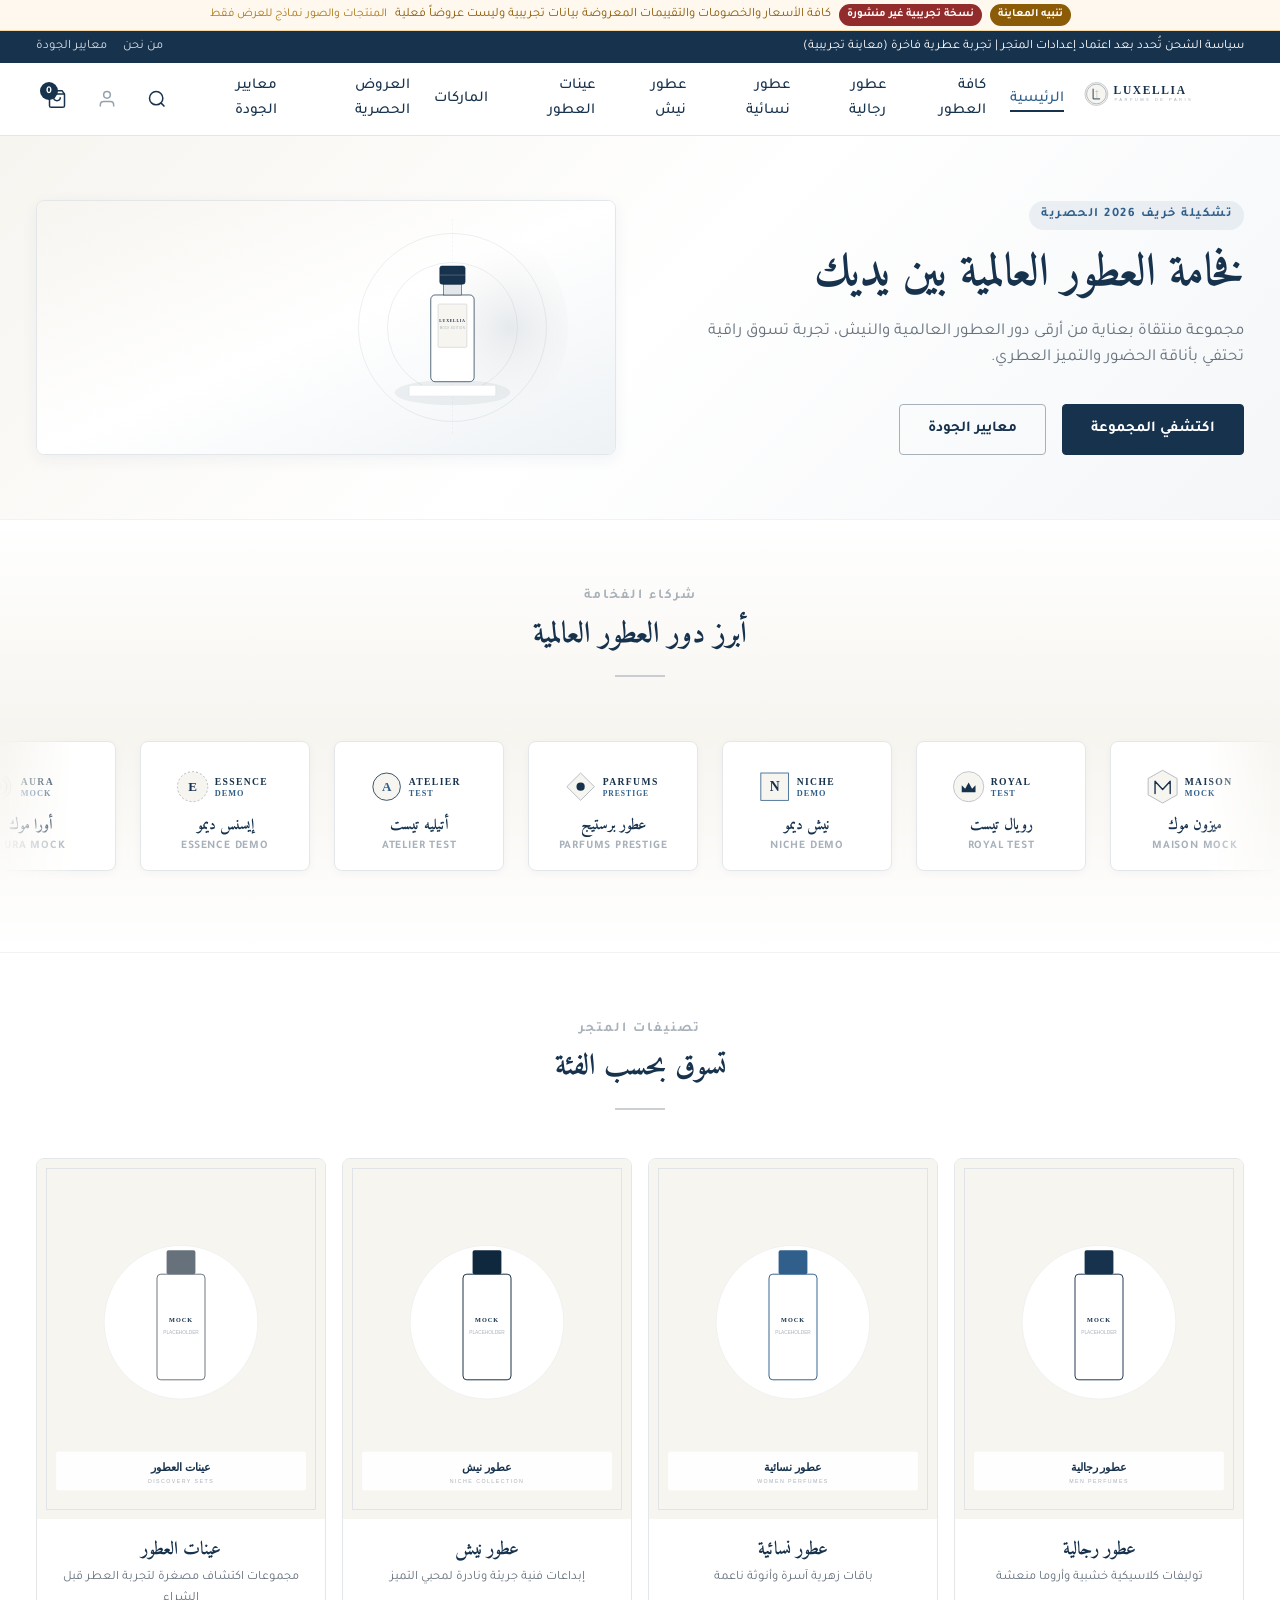
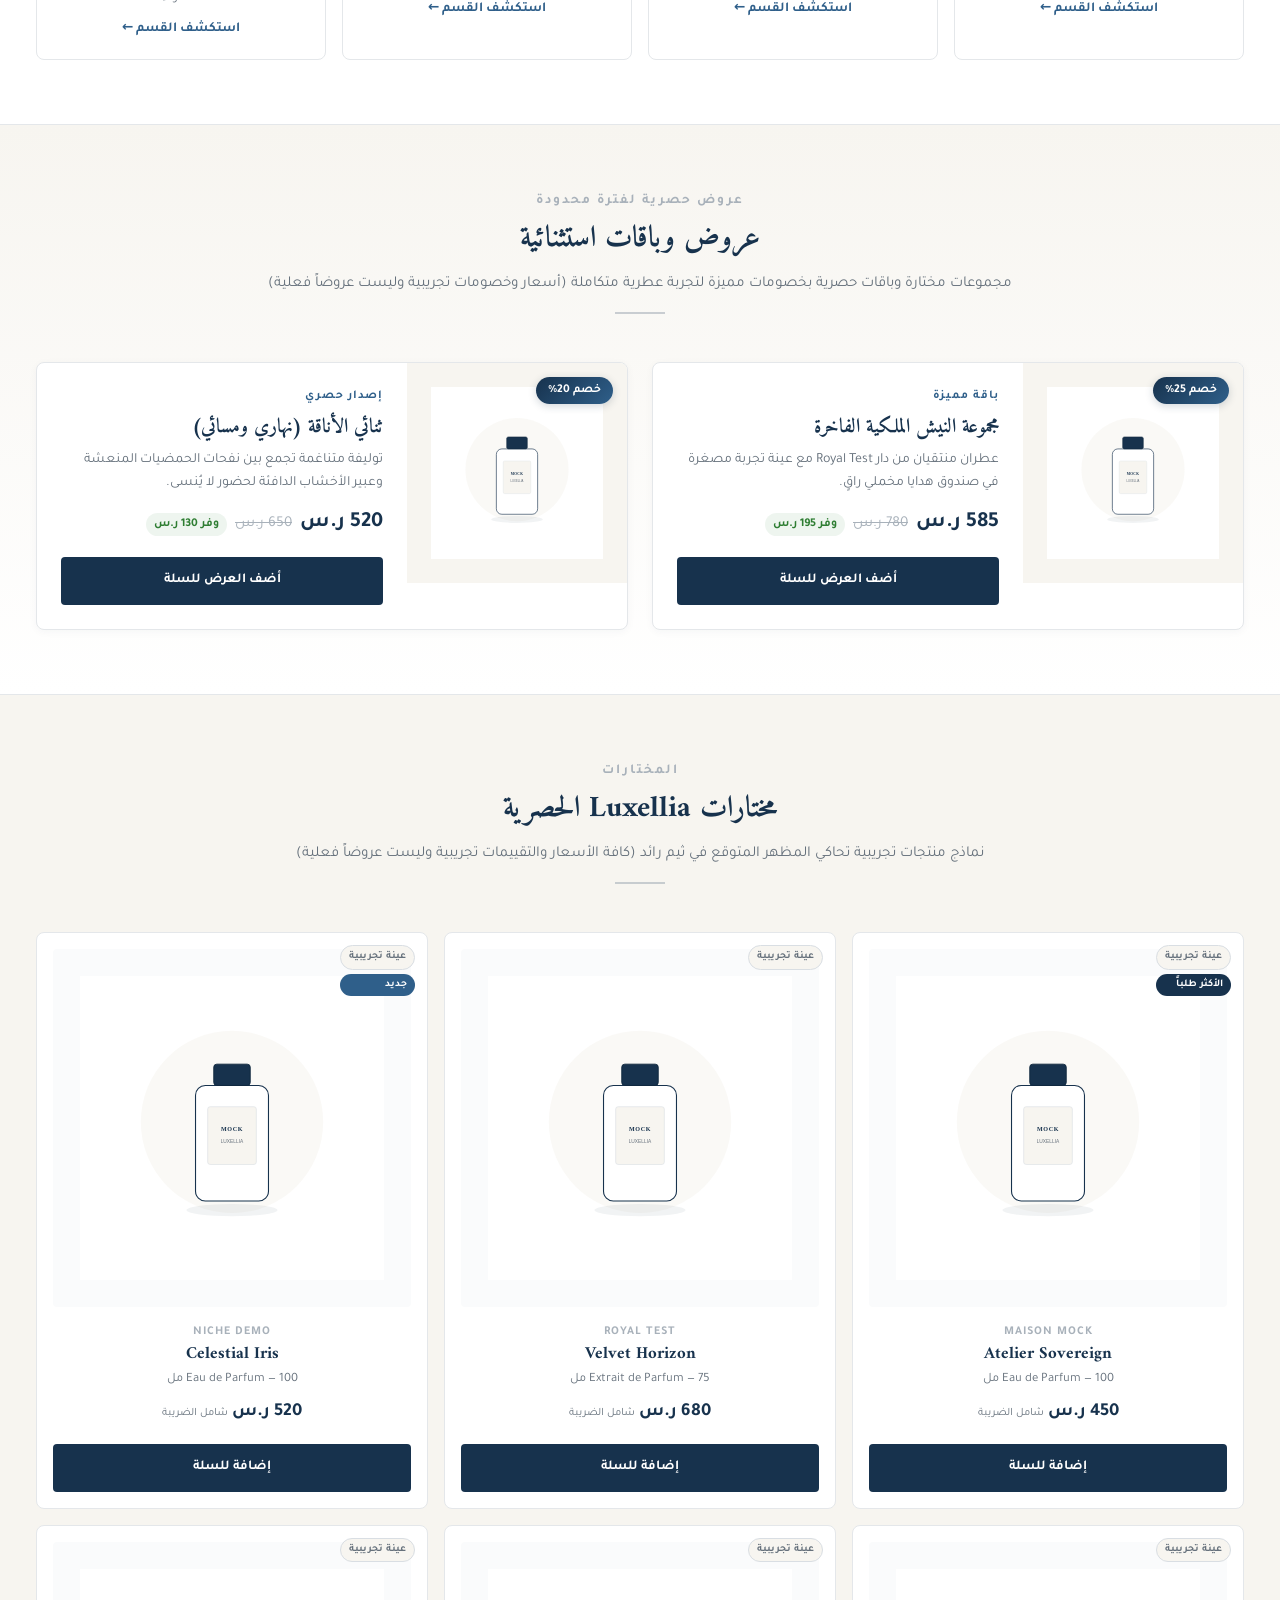
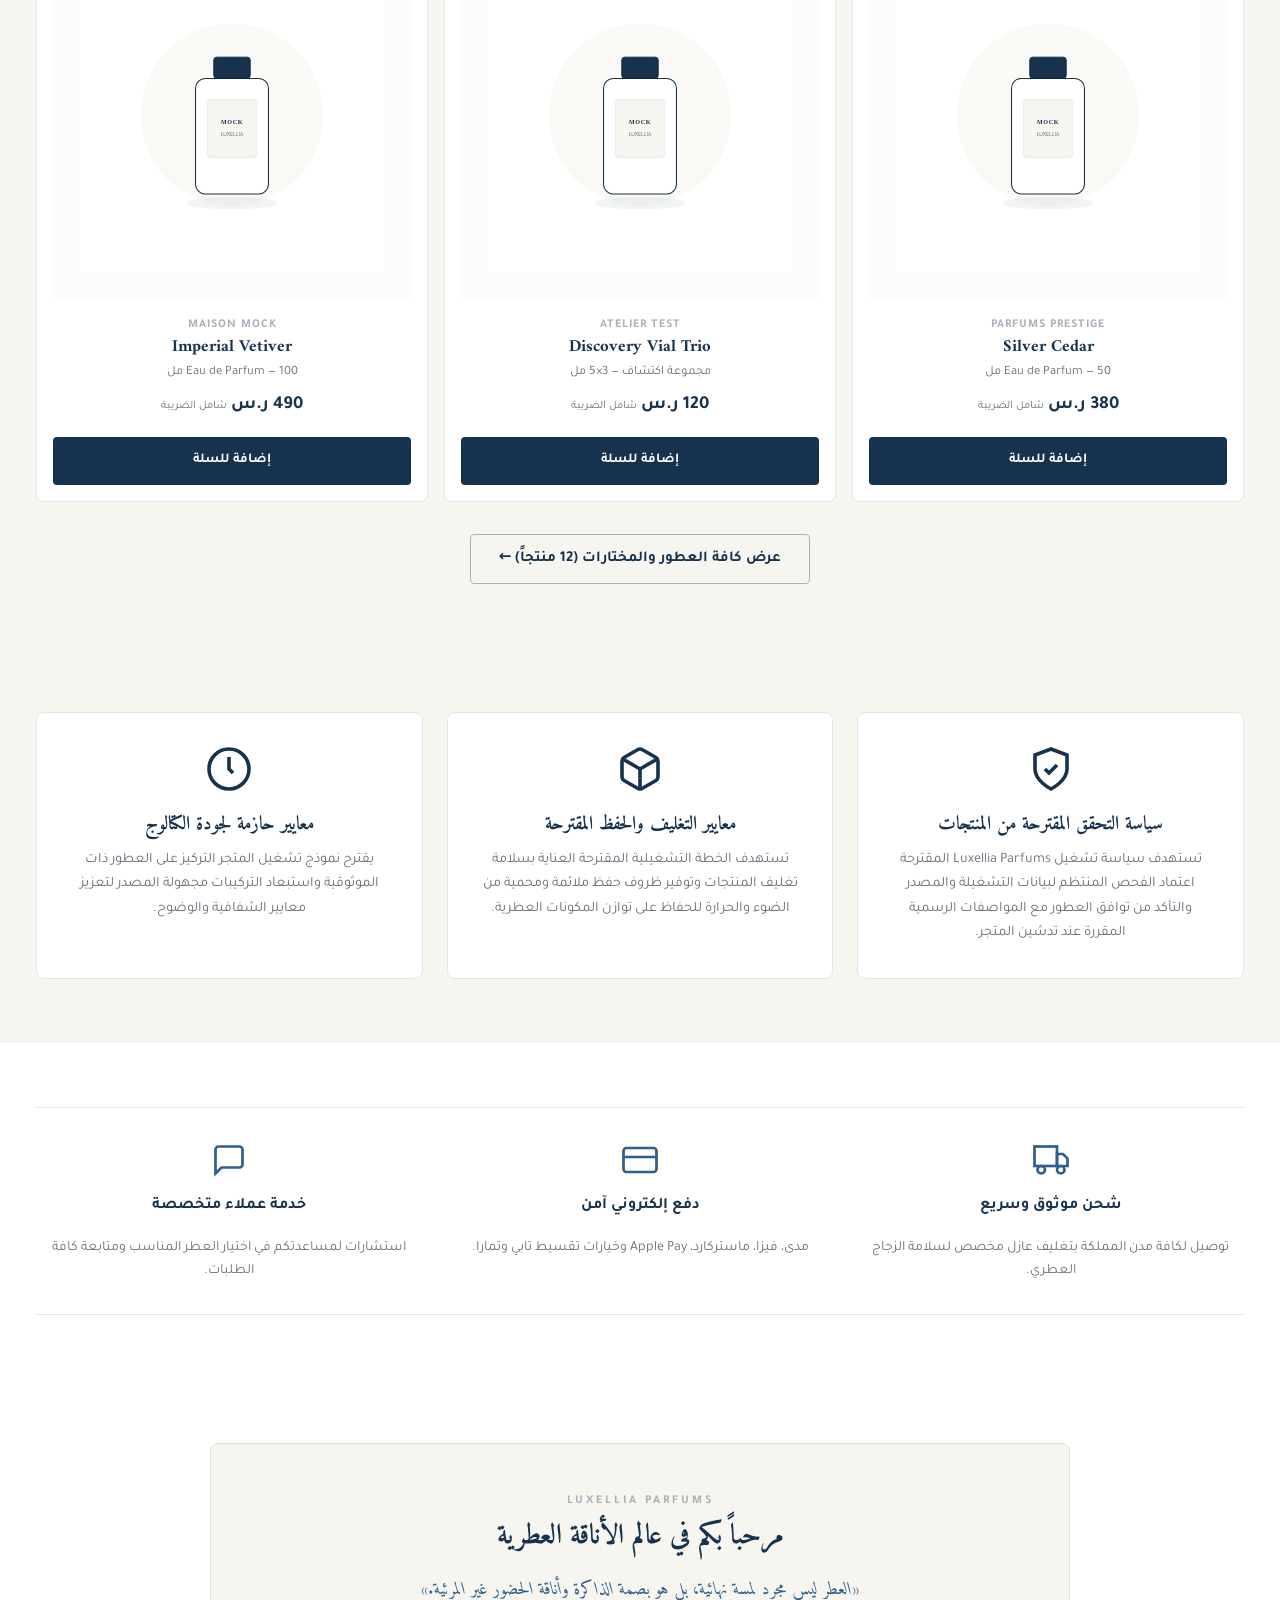
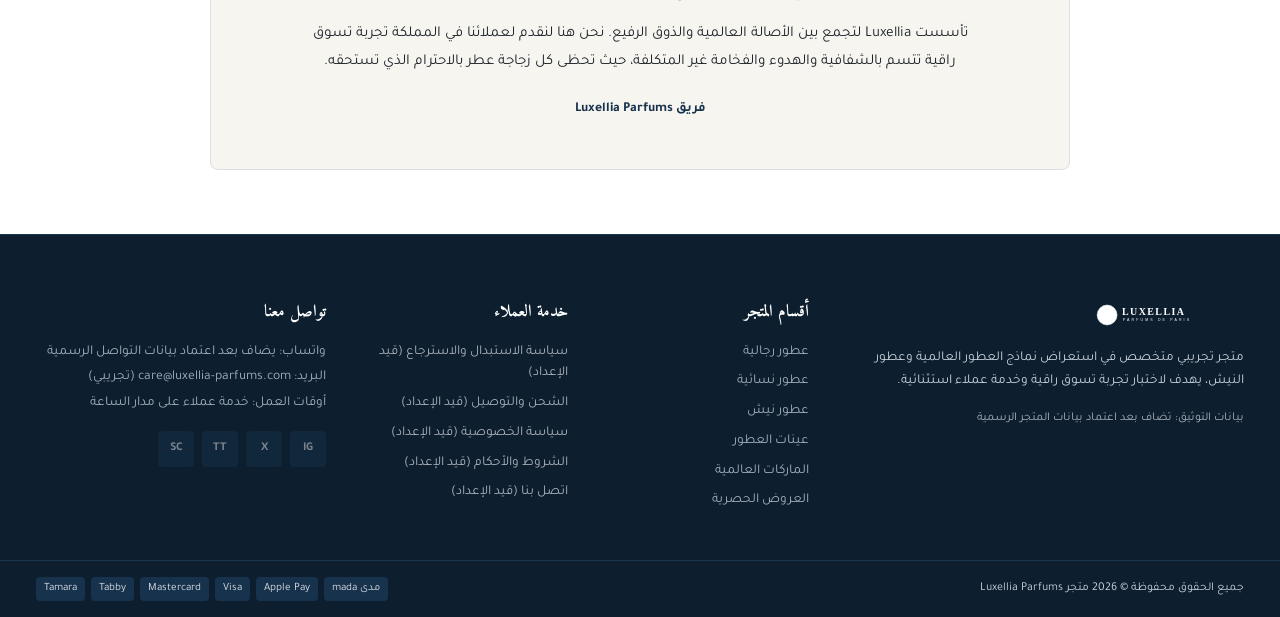
==== commit 8544c196: "fix(v1.3.1): dead links correction, neutral mock phrasing, comprehensive link audit, and v1.3.1 cach" ====
--- a/index.html
+++ b/index.html
@@ -6,7 +6,7 @@
   <meta name="description" content="متجر Luxellia Parfums - واجهة تجريبية فاخرة لتخصيص ثيم رائد على منصة سلة">
   <meta name="robots" content="noindex,nofollow">
   <title>Luxellia Parfums | فخامة العطور العالمية (معاينة تجريبية)</title>
-  <link rel="stylesheet" href="styles.css?v=1.3.0">
+  <link rel="stylesheet" href="styles.css?v=1.3.1">
   <link rel="preconnect" href="https://fonts.googleapis.com">
   <link rel="preconnect" href="https://fonts.gstatic.com" crossorigin>
   <link href="https://fonts.googleapis.com/css2?family=Amiri:ital,wght@0,400;0,700;1,400&family=Tajawal:wght@300;400;500;700&display=swap" rel="stylesheet">
@@ -17,18 +17,18 @@
     <div class="luxellia-container luxellia-mock-banner-inner">
       <span class="luxellia-mock-tag">تنبيه المعاينة</span>
       <span class="luxellia-unpublished-tag">نسخة تجريبية غير منشورة</span>
-      <span>بيانات تجريبية – غير مخصصة للنشر (Mock Preview Environment)</span>
-      <span class="luxellia-mock-note">المنتجات والصور وهمية بالكامل لأغراض التصميم</span>
+      <span>كافة الأسعار والخصومات والتقييمات المعروضة بيانات تجريبية وليست عروضاً فعلية</span>
+      <span class="luxellia-mock-note">المنتجات والصور نماذج للعرض فقط</span>
     </div>
   </div>
 
   <!-- Announcement Bar -->
   <div class="luxellia-top-bar">
     <div class="luxellia-container luxellia-top-bar-inner">
-      <p class="luxellia-top-bar-text">شحن مجاني للطلبات فوق 350 ر.س في كافة مدن المملكة | تجربة عطرية فاخرة</p>
+      <p class="luxellia-top-bar-text">سياسة الشحن تُحدد بعد اعتماد إعدادات المتجر | تجربة عطرية فاخرة (معاينة تجريبية)</p>
       <div class="luxellia-top-bar-links">
         <a href="#about" class="luxellia-link-subtle">من نحن</a>
-        <a href="#support" class="luxellia-link-subtle">المساعدة</a>
+        <a href="#authenticity" class="luxellia-link-subtle">معايير الجودة</a>
       </div>
     </div>
   </div>
@@ -73,13 +73,13 @@
           </svg>
         </button>
 
-        <!-- Account -->
-        <a href="#account" class="luxellia-action-btn" aria-label="تسجيل الدخول / الحساب">
+        <!-- Account (Disabled in preview) -->
+        <button type="button" class="luxellia-action-btn" disabled aria-label="تسجيل الدخول / الحساب (غير متاح في المعاينة التجريبية)" title="تسجيل الدخول / الحساب (غير متاح في المعاينة التجريبية)">
           <svg class="luxellia-icon" viewBox="0 0 24 24" fill="none" stroke="currentColor" stroke-width="1.8" aria-hidden="true">
             <path d="M20 21v-2a4 4 0 0 0-4-4H8a4 4 0 0 0-4 4v2"></path>
             <circle cx="12" cy="7" r="4"></circle>
           </svg>
-        </a>
+        </button>
 
         <!-- Cart Badge -->
         <button class="luxellia-action-btn luxellia-cart-btn" id="cartBtn" aria-label="سلة المشتريات: 0 منتجات">
@@ -371,7 +371,7 @@
         <div class="luxellia-section-header">
           <span class="luxellia-section-subtitle">عروض حصرية لفترة محدودة</span>
           <h2 class="luxellia-section-title" id="offersTitle">عروض وباقات استثنائية</h2>
-          <p class="luxellia-section-desc">مجموعات مختارة وباقات حصرية بخصومات مميزة لتجربة عطرية متكاملة</p>
+          <p class="luxellia-section-desc">مجموعات مختارة وباقات حصرية بخصومات مميزة لتجربة عطرية متكاملة (أسعار وخصومات تجريبية وليست عروضاً فعلية)</p>
           <div class="luxellia-divider" aria-hidden="true"></div>
         </div>
 
@@ -427,7 +427,7 @@
         <div class="luxellia-section-header">
           <span class="luxellia-section-subtitle">المختارات</span>
           <h2 class="luxellia-section-title" id="featuredTitle">مختارات Luxellia الحصرية</h2>
-          <p class="luxellia-section-desc">نماذج منتجات تجريبية تحاكي المظهر المتوقع في ثيم رائد</p>
+          <p class="luxellia-section-desc">نماذج منتجات تجريبية تحاكي المظهر المتوقع في ثيم رائد (كافة الأسعار والتقييمات تجريبية وليست عروضاً فعلية)</p>
           <div class="luxellia-divider" aria-hidden="true"></div>
         </div>
 
@@ -443,7 +443,7 @@
             </div>
             <div class="luxellia-product-info">
               <span class="luxellia-product-brand">Maison Mock</span>
-              <h3 class="luxellia-product-name"><a href="#product-view">Atelier Sovereign</a></h3>
+              <h3 class="luxellia-product-name"><a href="products.html">Atelier Sovereign</a></h3>
               <p class="luxellia-product-spec">Eau de Parfum — 100 مل</p>
               <div class="luxellia-product-price-row">
                 <span class="luxellia-product-price">450 ر.س</span>
@@ -465,7 +465,7 @@
             </div>
             <div class="luxellia-product-info">
               <span class="luxellia-product-brand">Royal Test</span>
-              <h3 class="luxellia-product-name"><a href="#product-view">Velvet Horizon</a></h3>
+              <h3 class="luxellia-product-name"><a href="products.html">Velvet Horizon</a></h3>
               <p class="luxellia-product-spec">Extrait de Parfum — 75 مل</p>
               <div class="luxellia-product-price-row">
                 <span class="luxellia-product-price">680 ر.س</span>
@@ -488,7 +488,7 @@
             </div>
             <div class="luxellia-product-info">
               <span class="luxellia-product-brand">Niche Demo</span>
-              <h3 class="luxellia-product-name"><a href="#product-view">Celestial Iris</a></h3>
+              <h3 class="luxellia-product-name"><a href="products.html">Celestial Iris</a></h3>
               <p class="luxellia-product-spec">Eau de Parfum — 100 مل</p>
               <div class="luxellia-product-price-row">
                 <span class="luxellia-product-price">520 ر.س</span>
@@ -510,7 +510,7 @@
             </div>
             <div class="luxellia-product-info">
               <span class="luxellia-product-brand">Parfums Prestige</span>
-              <h3 class="luxellia-product-name"><a href="#product-view">Silver Cedar</a></h3>
+              <h3 class="luxellia-product-name"><a href="products.html">Silver Cedar</a></h3>
               <p class="luxellia-product-spec">Eau de Parfum — 50 مل</p>
               <div class="luxellia-product-price-row">
                 <span class="luxellia-product-price">380 ر.س</span>
@@ -532,7 +532,7 @@
             </div>
             <div class="luxellia-product-info">
               <span class="luxellia-product-brand">Atelier Test</span>
-              <h3 class="luxellia-product-name"><a href="#product-view">Discovery Vial Trio</a></h3>
+              <h3 class="luxellia-product-name"><a href="products.html">Discovery Vial Trio</a></h3>
               <p class="luxellia-product-spec">مجموعة اكتشاف — 3×5 مل</p>
               <div class="luxellia-product-price-row">
                 <span class="luxellia-product-price">120 ر.س</span>
@@ -554,7 +554,7 @@
             </div>
             <div class="luxellia-product-info">
               <span class="luxellia-product-brand">Maison Mock</span>
-              <h3 class="luxellia-product-name"><a href="#product-view">Imperial Vetiver</a></h3>
+              <h3 class="luxellia-product-name"><a href="products.html">Imperial Vetiver</a></h3>
               <p class="luxellia-product-spec">Eau de Parfum — 100 مل</p>
               <div class="luxellia-product-price-row">
                 <span class="luxellia-product-price">490 ر.س</span>
@@ -588,7 +588,7 @@
             </div>
             <h3 class="luxellia-auth-heading">سياسة التحقق المقترحة من المنتجات</h3>
             <p class="luxellia-auth-text">
-              تستهدف سياسة تشغيل Luxellia Parfums اعتماد الفحص المنتظم لبيانات التشغيلة والمصدر والتأكد من توافق العطور مع المعايير والمواصفات الرسمية لضمان تجربة عطرية موثوقة.
+              تستهدف سياسة تشغيل Luxellia Parfums المقترحة اعتماد الفحص المنتظم لبيانات التشغيلة والمصدر والتأكد من توافق العطور مع المواصفات الرسمية المقررة عند تدشين المتجر.
             </p>
           </div>
 
@@ -602,7 +602,7 @@
             </div>
             <h3 class="luxellia-auth-heading">معايير التغليف والحفظ المقترحة</h3>
             <p class="luxellia-auth-text">
-              تعتمد خطتنا التشغيلية على حماية التغليف الأصلي لكل منتج وتوفير ظروف حفظ ملائمة ومحمية من الضوء والحرارة للحفاظ على توازن وثبات المكونات العطرية الحساسة.
+              تستهدف الخطة التشغيلية المقترحة العناية بسلامة تغليف المنتجات وتوفير ظروف حفظ ملائمة ومحمية من الضوء والحرارة للحفاظ على توازن المكونات العطرية.
             </p>
           </div>
 
@@ -615,7 +615,7 @@
             </div>
             <h3 class="luxellia-auth-heading">معايير حازمة لجودة الكتالوج</h3>
             <p class="luxellia-auth-text">
-              يقوم نموذج متجر Luxellia على إدراج العطور الأصلية وعطور النيش فقط، واستبعاد التركيبات غير الموثقة للحفاظ على أعلى درجات الشفافية ورضا العملاء.
+              يقترح نموذج تشغيل المتجر التركيز على العطور ذات الموثوقية واستبعاد التركيبات مجهولة المصدر لتعزيز معايير الشفافية والوضوح.
             </p>
           </div>
         </div>
@@ -690,7 +690,7 @@
       <div class="luxellia-footer-col luxellia-footer-brand-col">
         <img src="assets/logo.svg" alt="Luxellia Parfums" class="luxellia-footer-logo" width="160" height="38">
         <p class="luxellia-footer-bio">
-          متجر متخصص في توفير العطور العالمية الأصلية وعطور النيش الفاخرة، يهدف لتقديم تجربة تسوق راقية وخدمة عملاء استثنائية.
+          متجر تجريبي متخصص في استعراض نماذج العطور العالمية وعطور النيش، يهدف لاختبار تجربة تسوق راقية وخدمة عملاء استثنائية.
         </p>
         <div class="luxellia-footer-tax">
           <span>بيانات التوثيق: تضاف بعد اعتماد بيانات المتجر الرسمية</span>
@@ -710,29 +710,29 @@
         </ul>
       </div>
 
-      <!-- Col 3: Customer Service & Policies -->
+      <!-- Col 3: Customer Service & Policies (Pending client content) -->
       <div class="luxellia-footer-col">
         <h4 class="luxellia-footer-heading">خدمة العملاء</h4>
         <ul class="luxellia-footer-links">
-          <li><a href="#policy-return">سياسة الاستبدال والاسترجاع</a></li>
-          <li><a href="#policy-shipping">الشحن والتوصيل</a></li>
-          <li><a href="#policy-privacy">سياسة الخصوصية</a></li>
-          <li><a href="#policy-terms">الشروط والأحكام</a></li>
-          <li><a href="#contact">اتصل بنا</a></li>
+          <li><span class="luxellia-footer-text-item">سياسة الاستبدال والاسترجاع (قيد الإعداد)</span></li>
+          <li><span class="luxellia-footer-text-item">الشحن والتوصيل (قيد الإعداد)</span></li>
+          <li><span class="luxellia-footer-text-item">سياسة الخصوصية (قيد الإعداد)</span></li>
+          <li><span class="luxellia-footer-text-item">الشروط والأحكام (قيد الإعداد)</span></li>
+          <li><span class="luxellia-footer-text-item">اتصل بنا (قيد الإعداد)</span></li>
         </ul>
       </div>
 
-      <!-- Col 4: Contact & Socials -->
+      <!-- Col 4: Contact & Socials (Pending official accounts) -->
       <div class="luxellia-footer-col">
         <h4 class="luxellia-footer-heading">تواصل معنا</h4>
         <p class="luxellia-footer-contact-item">واتساب: يضاف بعد اعتماد بيانات التواصل الرسمية</p>
         <p class="luxellia-footer-contact-item">البريد: care@luxellia-parfums.com (تجريبي)</p>
         <p class="luxellia-footer-contact-item">أوقات العمل: خدمة عملاء على مدار الساعة</p>
-        <div class="luxellia-social-links" aria-label="حسابات التواصل الاجتماعي">
-          <a href="#support" class="luxellia-social-icon" aria-label="Instagram">IG</a>
-          <a href="#support" class="luxellia-social-icon" aria-label="Twitter / X">X</a>
-          <a href="#support" class="luxellia-social-icon" aria-label="TikTok">TT</a>
-          <a href="#support" class="luxellia-social-icon" aria-label="Snapchat">SC</a>
+        <div class="luxellia-social-links" aria-label="حسابات التواصل الاجتماعي (قيد الإعداد)">
+          <span class="luxellia-social-icon is-disabled" aria-label="Instagram (قيد الإعداد)" title="Instagram (قيد الإعداد)">IG</span>
+          <span class="luxellia-social-icon is-disabled" aria-label="Twitter / X (قيد الإعداد)" title="Twitter / X (قيد الإعداد)">X</span>
+          <span class="luxellia-social-icon is-disabled" aria-label="TikTok (قيد الإعداد)" title="TikTok (قيد الإعداد)">TT</span>
+          <span class="luxellia-social-icon is-disabled" aria-label="Snapchat (قيد الإعداد)" title="Snapchat (قيد الإعداد)">SC</span>
         </div>
       </div>
     </div>
@@ -756,6 +756,6 @@
   <!-- Toast Notification Container for Mock Actions -->
   <div id="luxelliaToast" class="luxellia-toast" role="status" aria-live="polite" aria-atomic="true"></div>
 
-  <script src="preview.js?v=1.3.0"></script>
+  <script src="preview.js?v=1.3.1"></script>
 </body>
 </html>
--- a/styles.css
+++ b/styles.css
@@ -368,6 +368,19 @@
 .luxellia-action-btn:hover {
   background-color: var(--lx-ivory);
   color: var(--lx-blue);
+}
+
+.luxellia-action-btn:disabled,
+.luxellia-action-btn.is-disabled {
+  opacity: 0.45;
+  cursor: not-allowed;
+  pointer-events: auto;
+}
+
+.luxellia-action-btn:disabled:hover,
+.luxellia-action-btn.is-disabled:hover {
+  background-color: transparent;
+  color: var(--lx-navy);
 }
 
 .luxellia-icon {
@@ -1183,6 +1196,12 @@
   color: var(--lx-white);
 }
 
+.luxellia-footer-text-item {
+  color: var(--lx-silver);
+  font-size: 0.85rem;
+  display: block;
+}
+
 .luxellia-footer-contact-item {
   margin-bottom: var(--lx-space-xs);
   color: #a2afbd;
@@ -1210,6 +1229,16 @@
 
 .luxellia-social-icon:hover {
   background-color: var(--lx-blue);
+}
+
+.luxellia-social-icon.is-disabled {
+  opacity: 0.45;
+  cursor: not-allowed;
+  pointer-events: auto;
+}
+
+.luxellia-social-icon.is-disabled:hover {
+  background-color: #17324d;
 }
 
 .luxellia-footer-bottom {
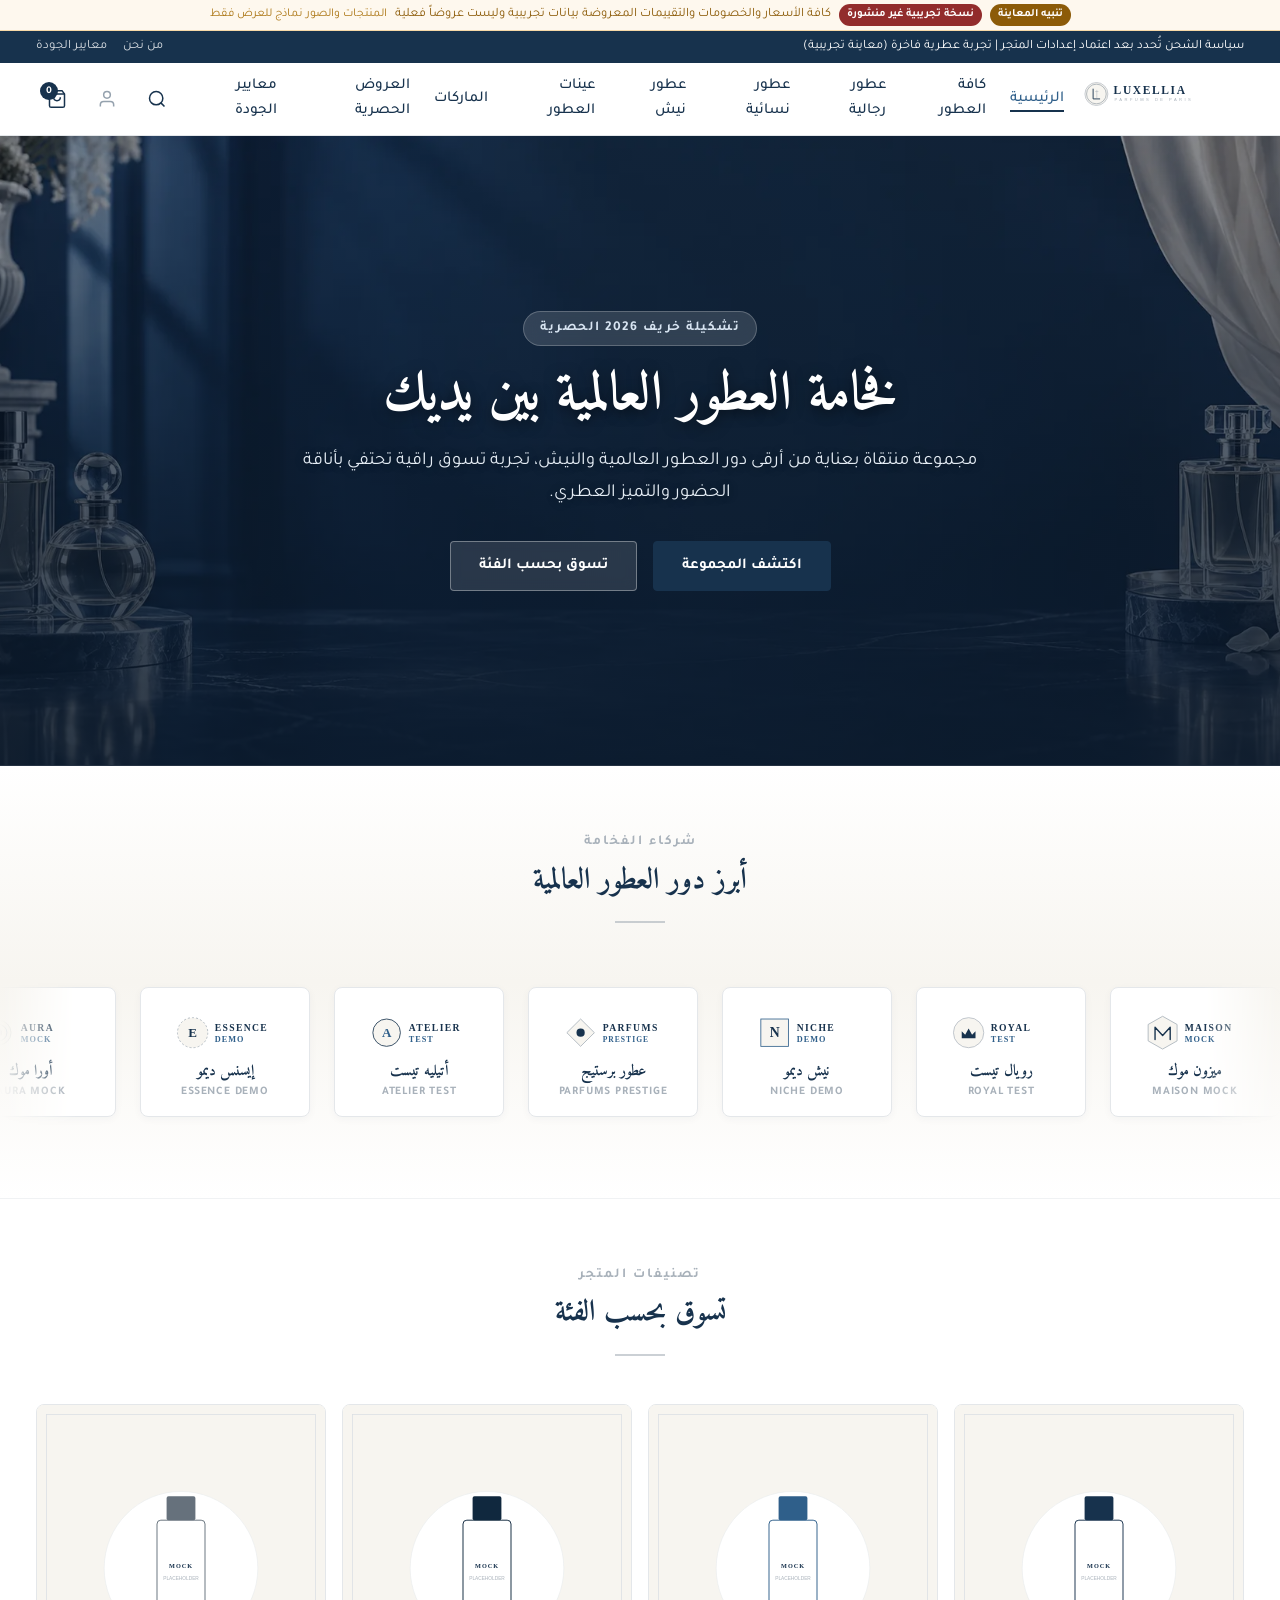
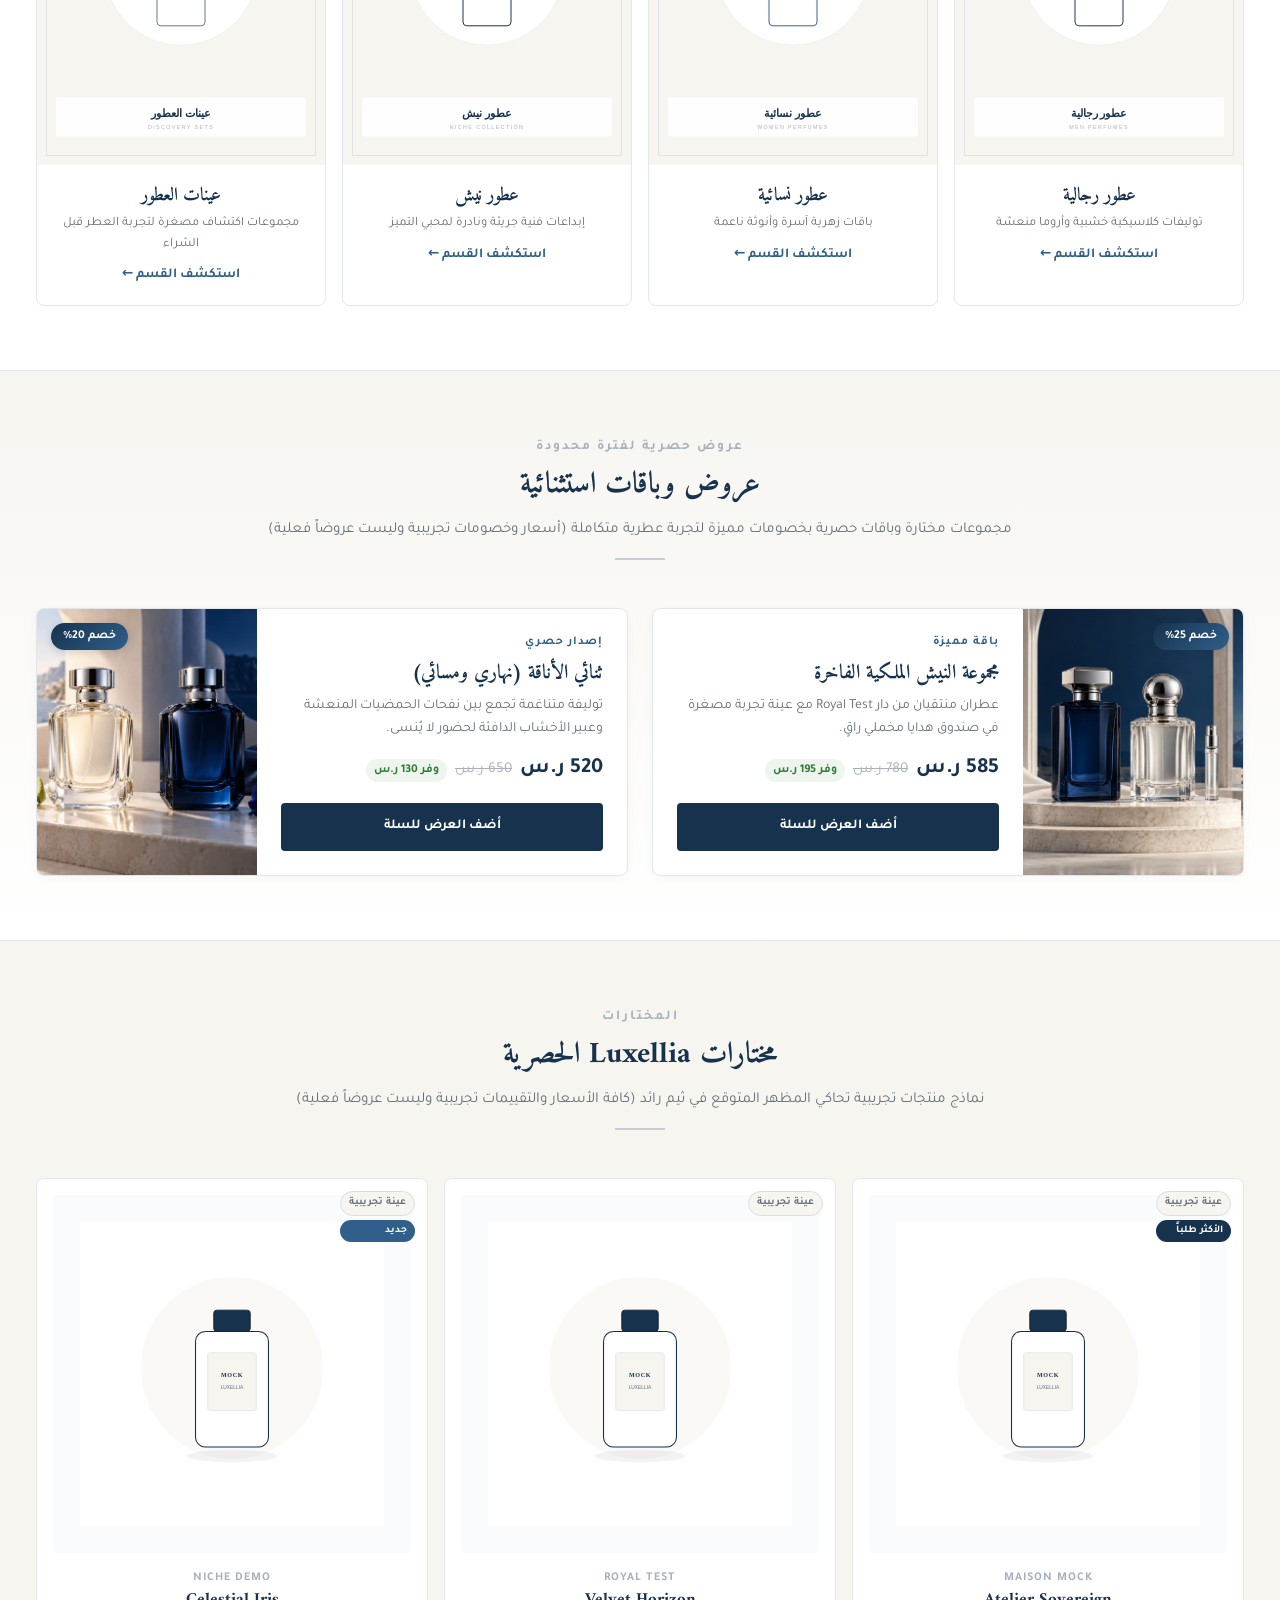
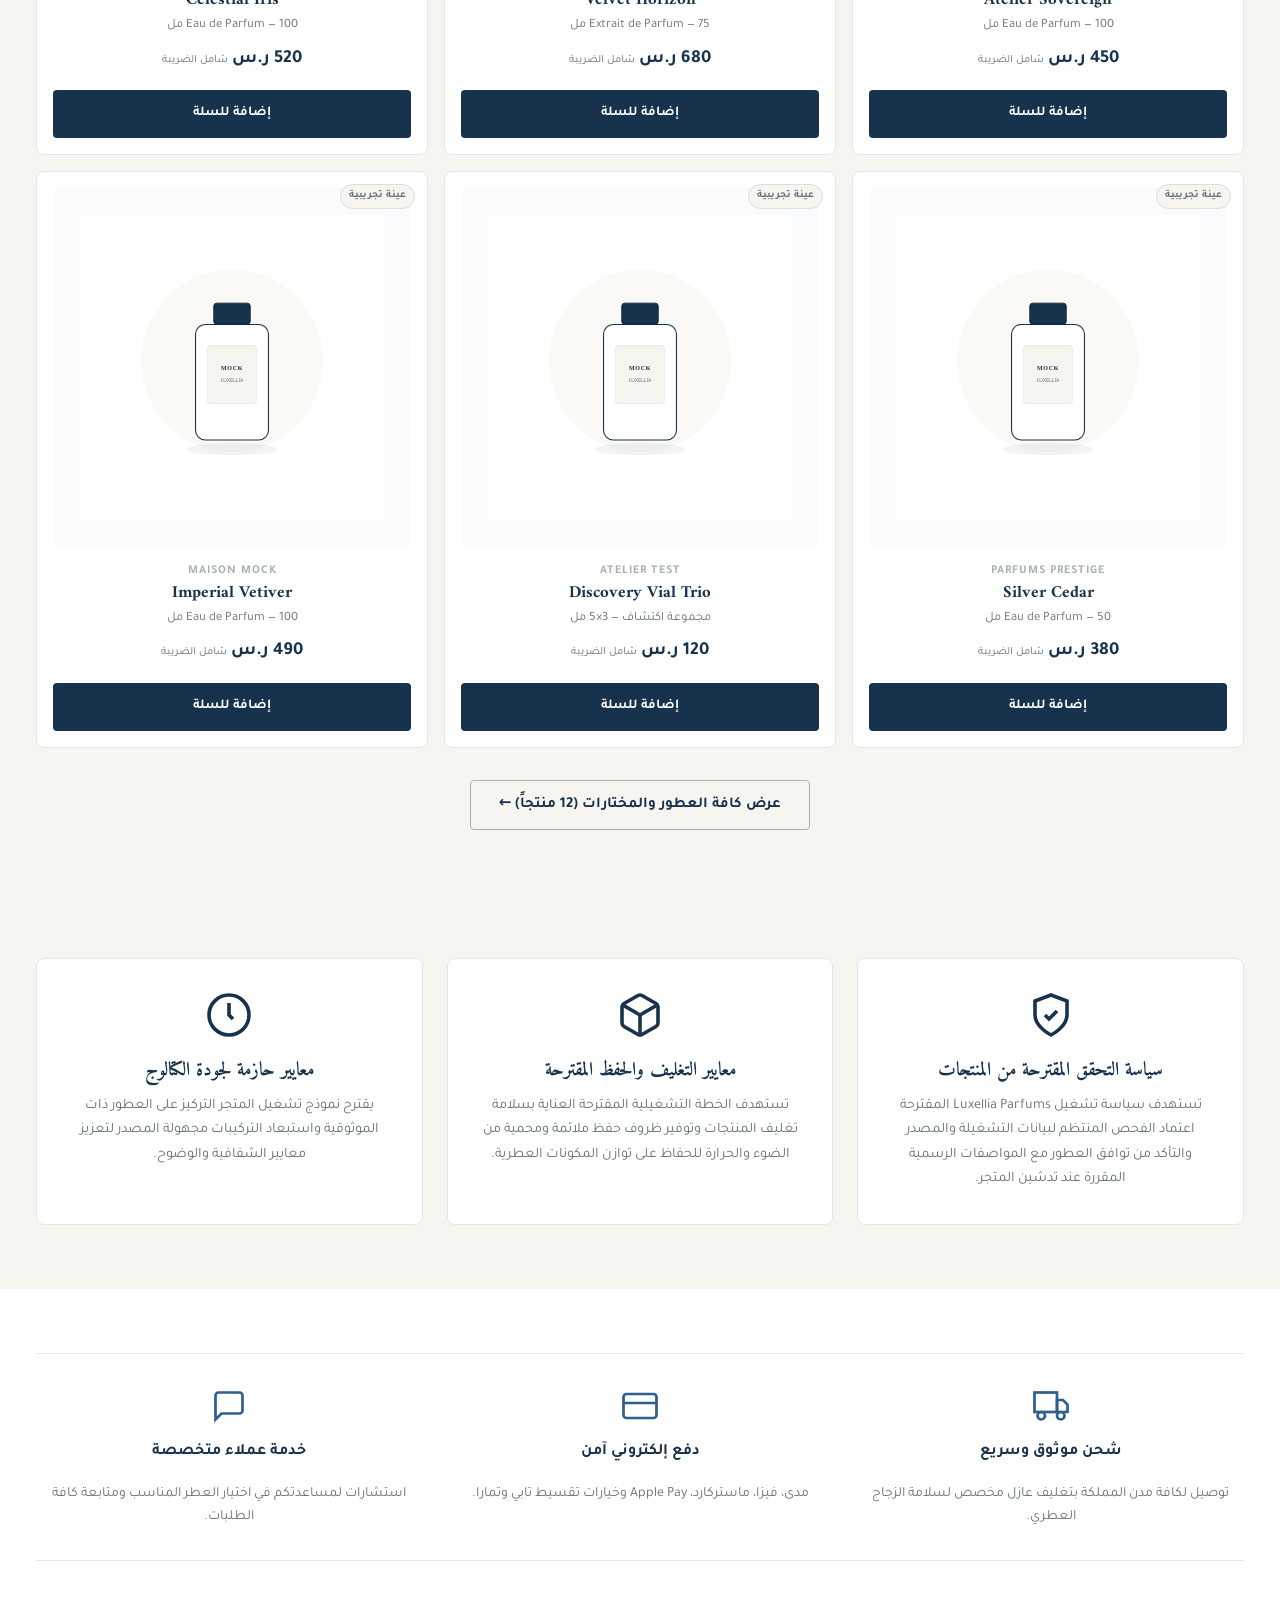
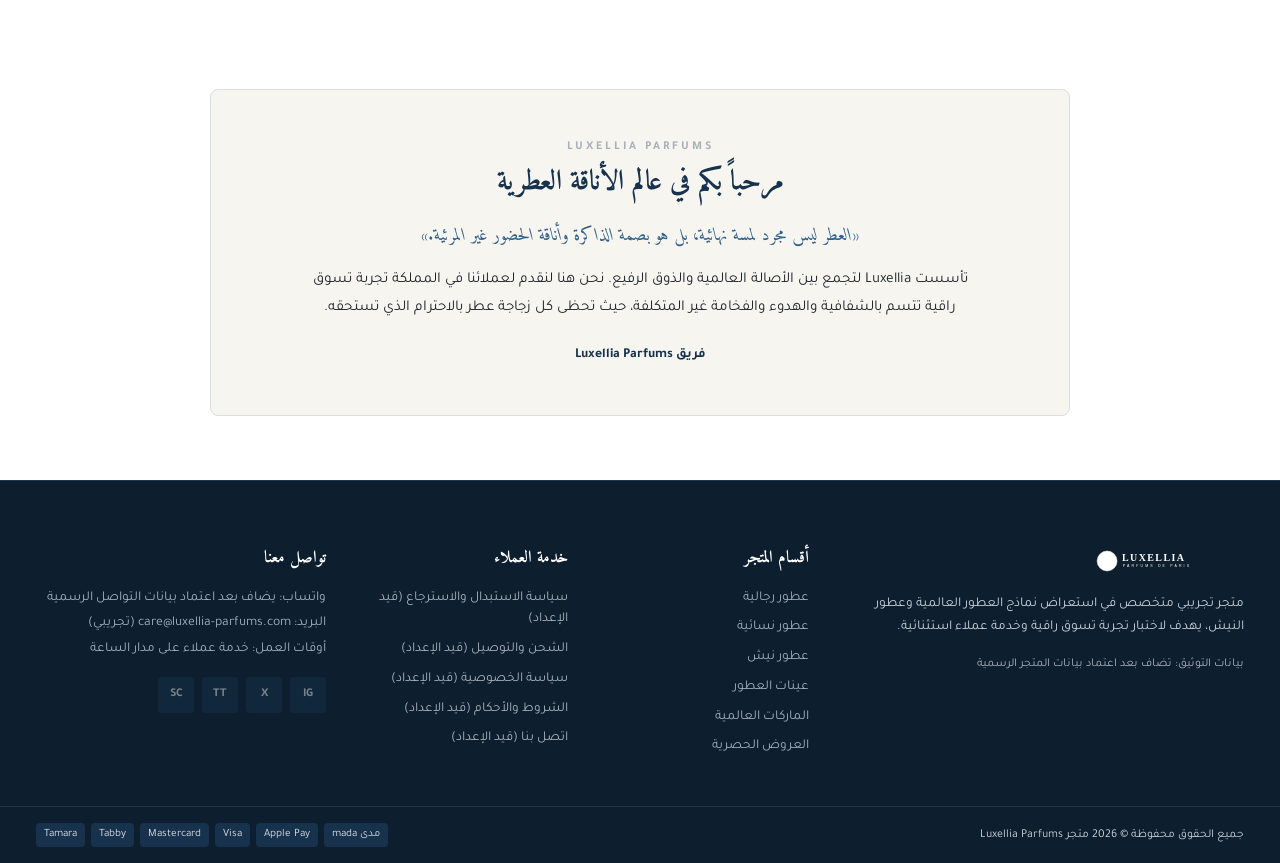
==== commit fa5c7607: "feat(v1.4.0): integrate responsive webp imagery, centered hero, and redesigned circular quickview bu" ====
--- a/index.html
+++ b/index.html
@@ -6,7 +6,7 @@
   <meta name="description" content="متجر Luxellia Parfums - واجهة تجريبية فاخرة لتخصيص ثيم رائد على منصة سلة">
   <meta name="robots" content="noindex,nofollow">
   <title>Luxellia Parfums | فخامة العطور العالمية (معاينة تجريبية)</title>
-  <link rel="stylesheet" href="styles.css?v=1.3.1">
+  <link rel="stylesheet" href="styles.css?v=1.4.0">
   <link rel="preconnect" href="https://fonts.googleapis.com">
   <link rel="preconnect" href="https://fonts.gstatic.com" crossorigin>
   <link href="https://fonts.googleapis.com/css2?family=Amiri:ital,wght@0,400;0,700;1,400&family=Tajawal:wght@300;400;500;700&display=swap" rel="stylesheet">
@@ -97,6 +97,16 @@
   <main id="main-content">
     <!-- Hero Section -->
     <section class="luxellia-hero" aria-label="الواجهة الرئيسية">
+      <!-- Responsive Background Picture -->
+      <div class="luxellia-hero-media" aria-hidden="true">
+        <picture class="luxellia-hero-picture">
+          <source media="(max-width: 767px)" srcset="assets/img/hero-background-mobile.webp" width="1122" height="1402">
+          <img src="assets/img/hero-background-desktop.webp" alt="" class="luxellia-hero-background" width="1942" height="809" fetchpriority="high" decoding="async" aria-hidden="true">
+        </picture>
+        <div class="luxellia-hero-overlay" aria-hidden="true"></div>
+      </div>
+
+      <!-- Centered Hero Content -->
       <div class="luxellia-container luxellia-hero-inner">
         <div class="luxellia-hero-content">
           <span class="luxellia-hero-tag">تشكيلة خريف 2026 الحصرية</span>
@@ -105,12 +115,9 @@
             مجموعة منتقاة بعناية من أرقى دور العطور العالمية والنيش، تجربة تسوق راقية تحتفي بأناقة الحضور والتميز العطري.
           </p>
           <div class="luxellia-hero-actions">
-            <a href="products.html" class="luxellia-btn luxellia-btn-primary">اكتشفي المجموعة</a>
-            <a href="#authenticity" class="luxellia-btn luxellia-btn-secondary">معايير الجودة</a>
-          </div>
-        </div>
-        <div class="luxellia-hero-visual">
-          <img src="assets/hero-placeholder.svg" alt="تصور كلاسيكي فاخر لزجاجة عطر Luxellia" class="luxellia-hero-img" width="800" height="350">
+            <a href="products.html" class="luxellia-btn luxellia-btn-primary">اكتشف المجموعة</a>
+            <a href="#categories" class="luxellia-btn luxellia-btn-secondary">تسوق بحسب الفئة</a>
+          </div>
         </div>
       </div>
     </section>
@@ -380,7 +387,7 @@
           <article class="luxellia-offer-card">
             <div class="luxellia-offer-badge">خصم 25%</div>
             <div class="luxellia-offer-media">
-              <img src="assets/prod-2.svg" alt="عرض باقة النيش الملكية" class="luxellia-offer-img" loading="lazy" width="260" height="260">
+              <img src="assets/img/offer-royal-niche-set.webp" alt="مجموعة عطور نيش تجريبية مع عينة مصغرة" class="luxellia-offer-image" loading="lazy" decoding="async" width="1448" height="1086">
             </div>
             <div class="luxellia-offer-content">
               <span class="luxellia-offer-tag">باقة مميزة</span>
@@ -397,11 +404,11 @@
             </div>
           </article>
 
-          <!-- Offer Card 2 -->
-          <article class="luxellia-offer-card">
+          <!-- Offer Card 2 (Reversed visually on desktop) -->
+          <article class="luxellia-offer-card luxellia-offer-card--reversed">
             <div class="luxellia-offer-badge">خصم 20%</div>
             <div class="luxellia-offer-media">
-              <img src="assets/prod-5.svg" alt="عرض ثنائي عطور المساء والصباح" class="luxellia-offer-img" loading="lazy" width="260" height="260">
+              <img src="assets/img/offer-day-night-duo.webp" alt="ثنائي عطور تجريبي للاستخدام النهاري والمسائي" class="luxellia-offer-image" loading="lazy" decoding="async" width="1448" height="1086">
             </div>
             <div class="luxellia-offer-content">
               <span class="luxellia-offer-tag">إصدار حصري</span>
@@ -756,6 +763,6 @@
   <!-- Toast Notification Container for Mock Actions -->
   <div id="luxelliaToast" class="luxellia-toast" role="status" aria-live="polite" aria-atomic="true"></div>
 
-  <script src="preview.js?v=1.3.1"></script>
+  <script src="preview.js?v=1.4.0"></script>
 </body>
 </html>
--- a/styles.css
+++ b/styles.css
@@ -408,70 +408,134 @@
    4. Hero Section
    ========================================================================== */
 .luxellia-hero {
+  position: relative;
+  overflow: hidden;
+  isolation: isolate;
+  background-color: #0b1a2c;
+  min-height: clamp(560px, 70vh, 700px);
+  display: flex;
+  align-items: center;
+  justify-content: center;
+  padding-block: clamp(var(--lx-space-2xl), 8vh, var(--lx-space-4xl));
+  border-bottom: 1px solid rgba(255, 255, 255, 0.1);
+}
+
+.luxellia-hero-media {
+  position: absolute;
+  inset: 0;
+  width: 100%;
+  height: 100%;
+  z-index: 0;
+  pointer-events: none;
+  overflow: hidden;
+}
+
+.luxellia-hero-picture {
+  display: block;
+  width: 100%;
+  height: 100%;
+}
+
+.luxellia-hero-background {
+  display: block;
+  width: 100%;
+  height: 100%;
+  object-fit: cover;
+  object-position: center;
+  pointer-events: none;
+}
+
+.luxellia-hero-overlay {
+  position: absolute;
+  inset: 0;
+  width: 100%;
+  height: 100%;
+  pointer-events: none;
+  z-index: 1;
   background: linear-gradient(
-    135deg,
-    var(--lx-ivory) 0%,
-    #ffffff 50%,
-    #f4f6f8 100%
+    180deg,
+    rgba(11, 26, 44, 0.45) 0%,
+    rgba(11, 26, 44, 0.70) 50%,
+    rgba(11, 26, 44, 0.88) 100%
   );
-  padding-block: var(--lx-space-3xl);
-  border-bottom: 1px solid var(--lx-border-subtle);
 }
 
 .luxellia-hero-inner {
-  display: grid;
-  grid-template-columns: 1fr;
-  gap: var(--lx-space-2xl);
-  align-items: center;
+  position: relative;
+  z-index: 2;
+  width: 100%;
+  max-width: var(--lx-container-max);
+  margin-inline: auto;
+  display: flex;
+  justify-content: center;
+  align-items: center;
+}
+
+.luxellia-hero-content {
+  text-align: center;
+  max-width: 760px;
+  margin-inline: auto;
+  display: flex;
+  flex-direction: column;
+  align-items: center;
+  justify-content: center;
 }
 
 .luxellia-hero-tag {
   display: inline-block;
-  font-size: 0.8rem;
+  font-size: 0.85rem;
   font-weight: 700;
   letter-spacing: 1.5px;
-  color: var(--lx-blue);
-  background-color: rgba(47, 95, 138, 0.08);
-  padding: 4px 12px;
+  color: #d8e5f2;
+  background: rgba(255, 255, 255, 0.14);
+  backdrop-filter: blur(8px);
+  -webkit-backdrop-filter: blur(8px);
+  border: 1px solid rgba(255, 255, 255, 0.22);
+  padding: 6px 16px;
   border-radius: var(--lx-radius-pill);
   margin-bottom: var(--lx-space-md);
 }
 
 .luxellia-hero-title {
   font-family: var(--lx-font-serif);
-  font-size: 2.25rem;
+  font-size: clamp(2.1rem, 5vw, 3.4rem);
   line-height: 1.25;
-  color: var(--lx-navy);
+  color: #ffffff;
+  text-shadow: 0 2px 14px rgba(0, 0, 0, 0.5);
   margin-bottom: var(--lx-space-md);
   font-weight: 700;
 }
 
 .luxellia-hero-desc {
-  font-size: 1.05rem;
-  color: var(--lx-muted);
+  font-size: clamp(0.95rem, 1.8vw, 1.15rem);
+  color: #e5edf5;
+  line-height: 1.7;
+  text-shadow: 0 1px 8px rgba(0, 0, 0, 0.4);
   margin-bottom: var(--lx-space-xl);
-  max-width: 540px;
+  max-width: 680px;
 }
 
 .luxellia-hero-actions {
   display: flex;
+  justify-content: center;
+  align-items: center;
+  gap: var(--lx-space-md);
   flex-wrap: wrap;
-  gap: var(--lx-space-md);
-}
-
-.luxellia-hero-visual {
-  display: flex;
-  justify-content: center;
-  align-items: center;
-}
-
-.luxellia-hero-img {
   width: 100%;
-  max-width: 580px;
-  height: auto;
-  border-radius: var(--lx-radius-md);
-  box-shadow: var(--lx-shadow-card);
-  border: 1px solid var(--lx-border);
+}
+
+.luxellia-hero-actions .luxellia-btn-secondary {
+  background: rgba(255, 255, 255, 0.12);
+  color: #ffffff;
+  border: 1px solid rgba(255, 255, 255, 0.35);
+  backdrop-filter: blur(6px);
+  -webkit-backdrop-filter: blur(6px);
+}
+
+.luxellia-hero-actions .luxellia-btn-secondary:hover {
+  background: rgba(255, 255, 255, 0.22);
+  color: #ffffff;
+  border-color: rgba(255, 255, 255, 0.6);
 }
 
 /* Buttons */
@@ -788,19 +852,26 @@
   display: flex;
   align-items: center;
   justify-content: center;
-  padding: var(--lx-space-lg);
-  aspect-ratio: 1 / 1;
-}
-
+  padding: 0;
+  overflow: hidden;
+  position: relative;
+  width: 100%;
+}
+
+.luxellia-offer-image,
 .luxellia-offer-img {
-  max-width: 100%;
-  max-height: 220px;
-  object-fit: contain;
-  transition: transform 300ms ease;
-}
-
+  width: 100%;
+  height: 100%;
+  aspect-ratio: 4 / 3;
+  object-fit: cover;
+  object-position: center;
+  display: block;
+  transition: transform 400ms cubic-bezier(0.2, 0.8, 0.2, 1);
+}
+
+.luxellia-offer-card:hover .luxellia-offer-image,
 .luxellia-offer-card:hover .luxellia-offer-img {
-  transform: scale(1.05);
+  transform: scale(1.025);
 }
 
 .luxellia-offer-content {
@@ -938,6 +1009,7 @@
   margin-bottom: var(--lx-space-md);
   background-color: #fafbfc;
   border-radius: var(--lx-radius-sm);
+  position: relative;
 }
 
 .luxellia-product-img {
@@ -1351,40 +1423,101 @@
 
 /* Catalog Header Banner */
 .luxellia-catalog-header-section {
-  background: linear-gradient(180deg, var(--lx-ivory) 0%, #ffffff 100%);
-  border-bottom: 1px solid var(--lx-border);
-  padding-block: var(--lx-space-xl) var(--lx-space-lg);
+  position: relative;
+  overflow: hidden;
+  isolation: isolate;
+  background-color: #0b1a2c;
+  min-height: 320px;
+  display: flex;
+  align-items: center;
+  justify-content: center;
+  padding-block: clamp(var(--lx-space-2xl), 6vh, var(--lx-space-3xl));
+  border-bottom: 1px solid rgba(255, 255, 255, 0.1);
+}
+
+.luxellia-catalog-banner-media {
+  position: absolute;
+  inset: 0;
+  width: 100%;
+  height: 100%;
+  z-index: 0;
+  pointer-events: none;
+  overflow: hidden;
+}
+
+.luxellia-catalog-banner-picture {
+  display: block;
+  width: 100%;
+  height: 100%;
+}
+
+.luxellia-catalog-banner-bg {
+  display: block;
+  width: 100%;
+  height: 100%;
+  object-fit: cover;
+  object-position: center;
+  pointer-events: none;
+}
+
+.luxellia-catalog-banner-overlay {
+  position: absolute;
+  inset: 0;
+  width: 100%;
+  height: 100%;
+  pointer-events: none;
+  z-index: 1;
+  background: linear-gradient(
+    180deg,
+    rgba(11, 26, 44, 0.50) 0%,
+    rgba(11, 26, 44, 0.72) 50%,
+    rgba(11, 26, 44, 0.90) 100%
+  );
 }
 
 .luxellia-catalog-banner {
+  position: relative;
+  z-index: 2;
   text-align: center;
   max-width: 860px;
   margin-inline: auto;
+  width: 100%;
 }
 
 .luxellia-catalog-badge {
   display: inline-block;
-  font-size: 0.75rem;
+  font-size: 0.8rem;
   letter-spacing: 2px;
-  color: var(--lx-silver);
+  color: #d8e5f2;
   font-weight: 700;
   text-transform: uppercase;
-  margin-bottom: var(--lx-space-xs);
+  background: rgba(255, 255, 255, 0.14);
+  backdrop-filter: blur(8px);
+  -webkit-backdrop-filter: blur(8px);
+  border: 1px solid rgba(255, 255, 255, 0.22);
+  padding: 4px 14px;
+  border-radius: var(--lx-radius-pill);
+  margin-bottom: var(--lx-space-sm);
 }
 
 .luxellia-catalog-title {
   font-family: var(--lx-font-serif);
-  font-size: 2.2rem;
-  color: var(--lx-navy);
+  font-size: clamp(2rem, 4vw, 2.8rem);
+  color: #ffffff;
+  text-shadow: 0 2px 12px rgba(0, 0, 0, 0.45);
   margin-bottom: var(--lx-space-xs);
   line-height: 1.25;
+  font-weight: 700;
 }
 
 .luxellia-catalog-desc {
-  font-size: 0.95rem;
-  color: var(--lx-muted);
+  font-size: clamp(0.92rem, 1.6vw, 1.05rem);
+  color: #e5edf5;
   line-height: 1.65;
-  margin-bottom: var(--lx-space-lg);
+  text-shadow: 0 1px 6px rgba(0, 0, 0, 0.35);
+  margin-bottom: var(--lx-space-xl);
+  max-width: 720px;
+  margin-inline: auto;
 }
 
 /* Quick Category Filter Pills */
@@ -1397,31 +1530,36 @@
 }
 
 .luxellia-pill-btn {
-  background-color: var(--lx-white);
-  border: 1px solid var(--lx-border);
+  background: rgba(255, 255, 255, 0.14);
+  border: 1px solid rgba(255, 255, 255, 0.28);
   border-radius: var(--lx-radius-pill);
   padding: 8px 18px;
   font-size: 0.85rem;
   font-weight: 500;
-  color: var(--lx-text);
+  color: #ffffff;
   cursor: pointer;
+  backdrop-filter: blur(8px);
+  -webkit-backdrop-filter: blur(8px);
   transition: all var(--lx-transition-fast);
 }
 
 .luxellia-pill-btn:hover {
-  border-color: var(--lx-silver);
-  color: var(--lx-navy);
+  background: rgba(255, 255, 255, 0.24);
+  border-color: rgba(255, 255, 255, 0.55);
+  color: #ffffff;
 }
 
 .luxellia-pill-btn.active {
-  background-color: var(--lx-navy);
-  border-color: var(--lx-navy);
-  color: var(--lx-white);
+  background-color: var(--lx-blue);
+  border-color: var(--lx-blue);
+  color: #ffffff;
+  font-weight: 700;
+  box-shadow: 0 4px 14px rgba(47, 95, 138, 0.45);
 }
 
 .luxellia-pill-count {
   font-size: 0.75rem;
-  opacity: 0.8;
+  opacity: 0.85;
   margin-right: 4px;
 }
 
@@ -1732,27 +1870,88 @@
 /* Product Card Custom Additions */
 .luxellia-card-quickview-btn {
   position: absolute;
-  bottom: 10px;
-  left: 50%;
-  transform: translateX(-50%) translateY(10px);
-  background-color: rgba(23, 50, 77, 0.92);
+  top: 12px;
+  left: 12px;
+  width: 44px;
+  height: 44px;
+  min-width: 44px;
+  min-height: 44px;
+  border-radius: 50%;
+  background-color: #ffffff;
+  background-color: rgba(255, 255, 255, 0.94);
+  -webkit-backdrop-filter: blur(4px);
+  backdrop-filter: blur(4px);
+  color: var(--lx-navy);
+  border: 1px solid rgba(0, 31, 63, 0.12);
+  box-shadow: 0 2px 8px rgba(0, 31, 63, 0.12);
+  display: inline-flex;
+  align-items: center;
+  justify-content: center;
+  padding: 0;
+  cursor: pointer;
+  z-index: 3;
+  opacity: 1;
+  pointer-events: auto;
+  transform: none;
+  transition:
+    opacity 180ms ease,
+    transform 180ms ease,
+    background-color 180ms ease,
+    color 180ms ease,
+    border-color 180ms ease,
+    box-shadow 180ms ease;
+}
+
+.luxellia-quickview-icon {
+  width: 20px;
+  height: 20px;
+  stroke: currentColor;
+  fill: none;
+  stroke-width: 2;
+  pointer-events: none;
+  display: block;
+}
+
+.luxellia-card-quickview-btn:hover {
+  transform: translateY(-2px) scale(1.04);
+  background-color: var(--lx-navy);
   color: var(--lx-white);
-  border: none;
-  border-radius: var(--lx-radius-pill);
-  padding: 6px 14px;
-  font-size: 0.75rem;
-  font-weight: 600;
-  cursor: pointer;
-  opacity: 0;
-  pointer-events: none;
-  transition: all var(--lx-transition-fast);
-  white-space: nowrap;
-}
-
-.luxellia-product-card:hover .luxellia-card-quickview-btn {
+  border-color: var(--lx-navy);
+  box-shadow: 0 4px 12px rgba(0, 31, 63, 0.22);
+}
+
+.luxellia-card-quickview-btn:focus-visible {
+  outline: 2px solid var(--lx-blue);
+  outline-offset: 2px;
   opacity: 1;
-  transform: translateX(-50%) translateY(0);
   pointer-events: auto;
+  transform: none;
+}
+
+/* Desktop Hover & Keyboard Focus: Reveal on Hover / Focus */
+@media (hover: hover) and (pointer: fine) {
+  .luxellia-card-quickview-btn {
+    opacity: 0;
+    pointer-events: none;
+    transform: translateY(4px) scale(0.96);
+  }
+
+  .luxellia-product-card:hover .luxellia-card-quickview-btn,
+  .luxellia-product-media:hover .luxellia-card-quickview-btn,
+  .luxellia-product-card:focus-within .luxellia-card-quickview-btn,
+  .luxellia-card-quickview-btn:focus-visible {
+    opacity: 1;
+    pointer-events: auto;
+    transform: translateY(0) scale(1);
+  }
+
+  .luxellia-card-quickview-btn:hover {
+    transform: translateY(-2px) scale(1.04);
+    background-color: var(--lx-navy);
+    color: var(--lx-white);
+    border-color: var(--lx-navy);
+    box-shadow: 0 4px 12px rgba(0, 31, 63, 0.22);
+  }
 }
 
 .luxellia-product-name-btn {
@@ -2125,14 +2324,6 @@
 
 /* Tablet: >= 768px */
 @media (min-width: 768px) {
-  .luxellia-hero-inner {
-    grid-template-columns: 1fr 1fr;
-  }
-
-  .luxellia-hero-title {
-    font-size: 2.85rem;
-  }
-
   .luxellia-categories-grid {
     grid-template-columns: repeat(4, 1fr);
   }
@@ -2147,6 +2338,23 @@
 
   .luxellia-offer-card {
     grid-template-columns: 200px 1fr;
+  }
+
+  .luxellia-offer-card--reversed {
+    grid-template-columns: 1fr 200px;
+  }
+
+  .luxellia-offer-card--reversed .luxellia-offer-media {
+    order: 2;
+  }
+
+  .luxellia-offer-card--reversed .luxellia-offer-content {
+    order: 1;
+  }
+
+  .luxellia-offer-card--reversed .luxellia-offer-badge {
+    right: auto;
+    left: 14px;
   }
 
   .luxellia-products-grid {
@@ -2187,6 +2395,10 @@
 
   .luxellia-offer-card {
     grid-template-columns: 220px 1fr;
+  }
+
+  .luxellia-offer-card--reversed {
+    grid-template-columns: 1fr 220px;
   }
 
   .luxellia-section {
@@ -2237,7 +2449,10 @@
   .luxellia-brand-card-link:hover,
   .luxellia-brand-card:focus-within .luxellia-brand-card-link,
   .luxellia-offer-card:hover,
-  .luxellia-offer-card:hover .luxellia-offer-img {
+  .luxellia-offer-card:hover .luxellia-offer-image,
+  .luxellia-offer-card:hover .luxellia-offer-img,
+  .luxellia-card-quickview-btn,
+  .luxellia-card-quickview-btn:hover {
     transform: none !important;
   }
 }
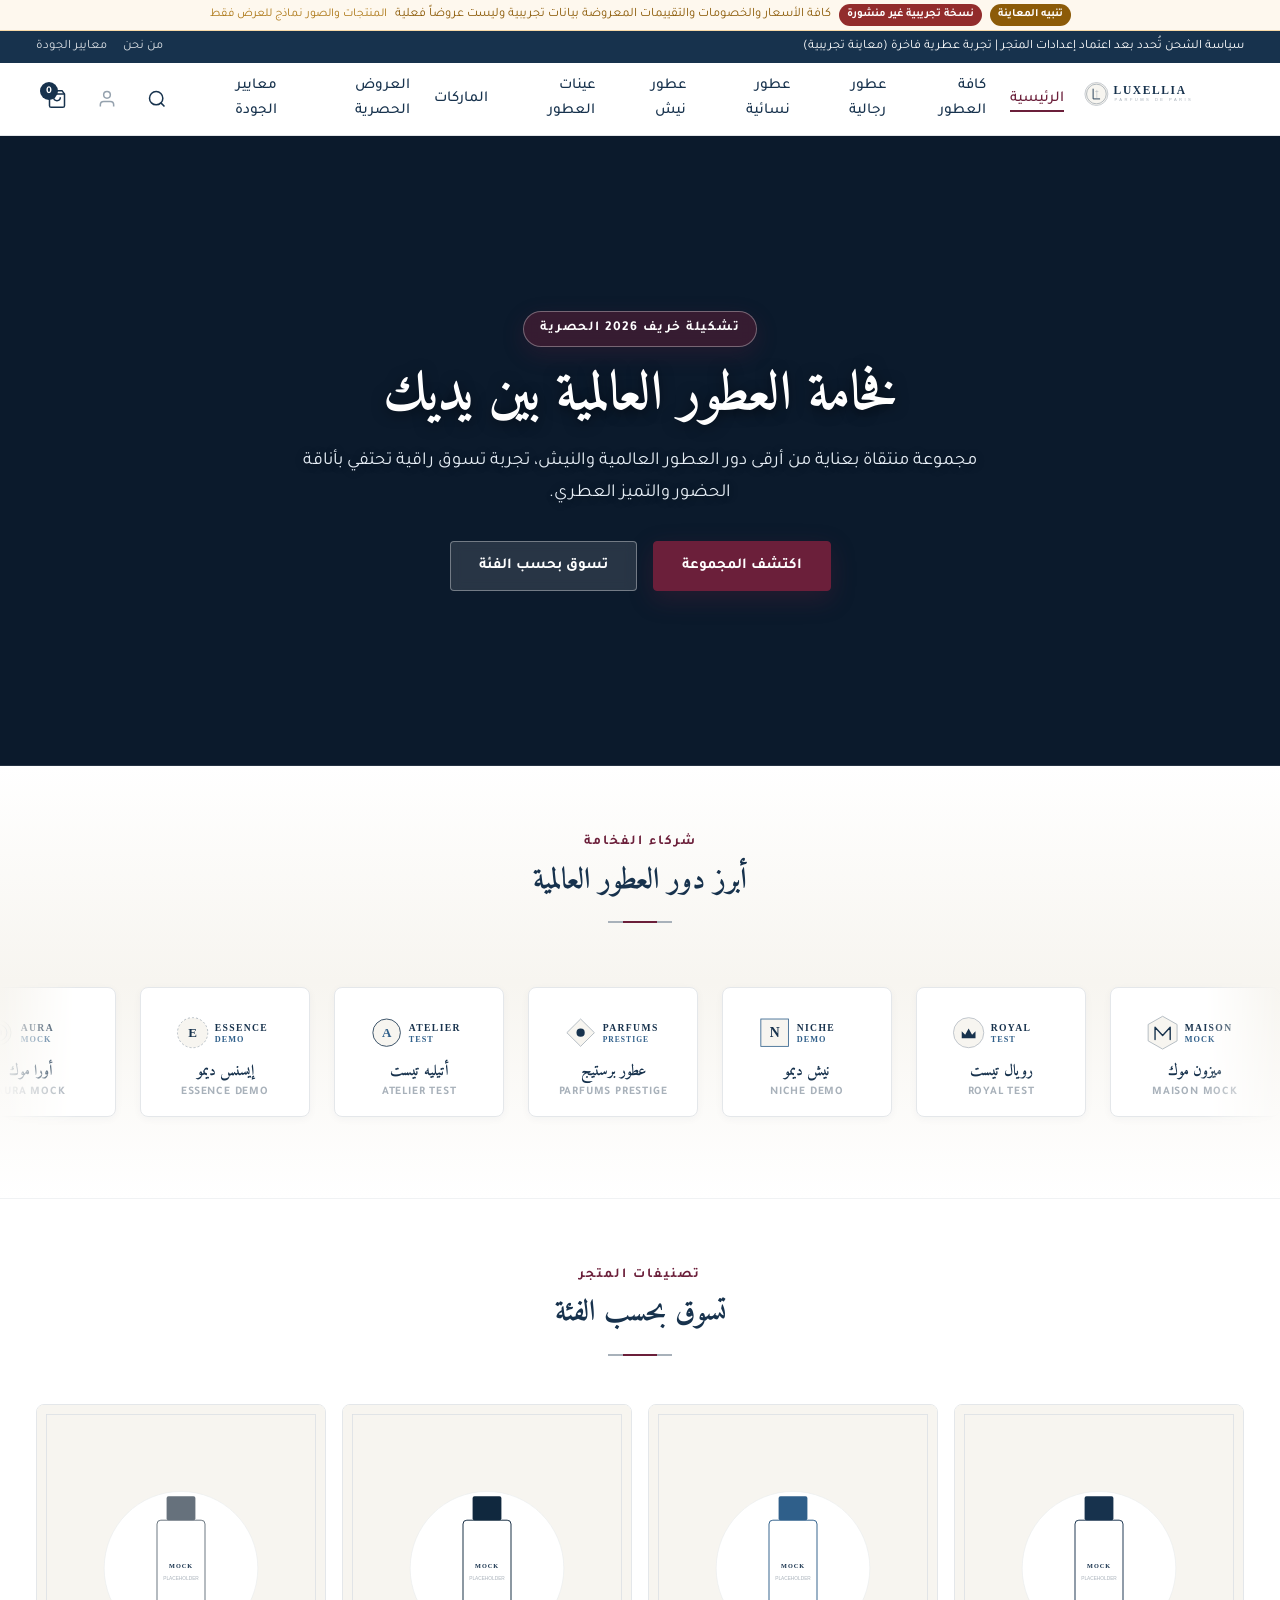
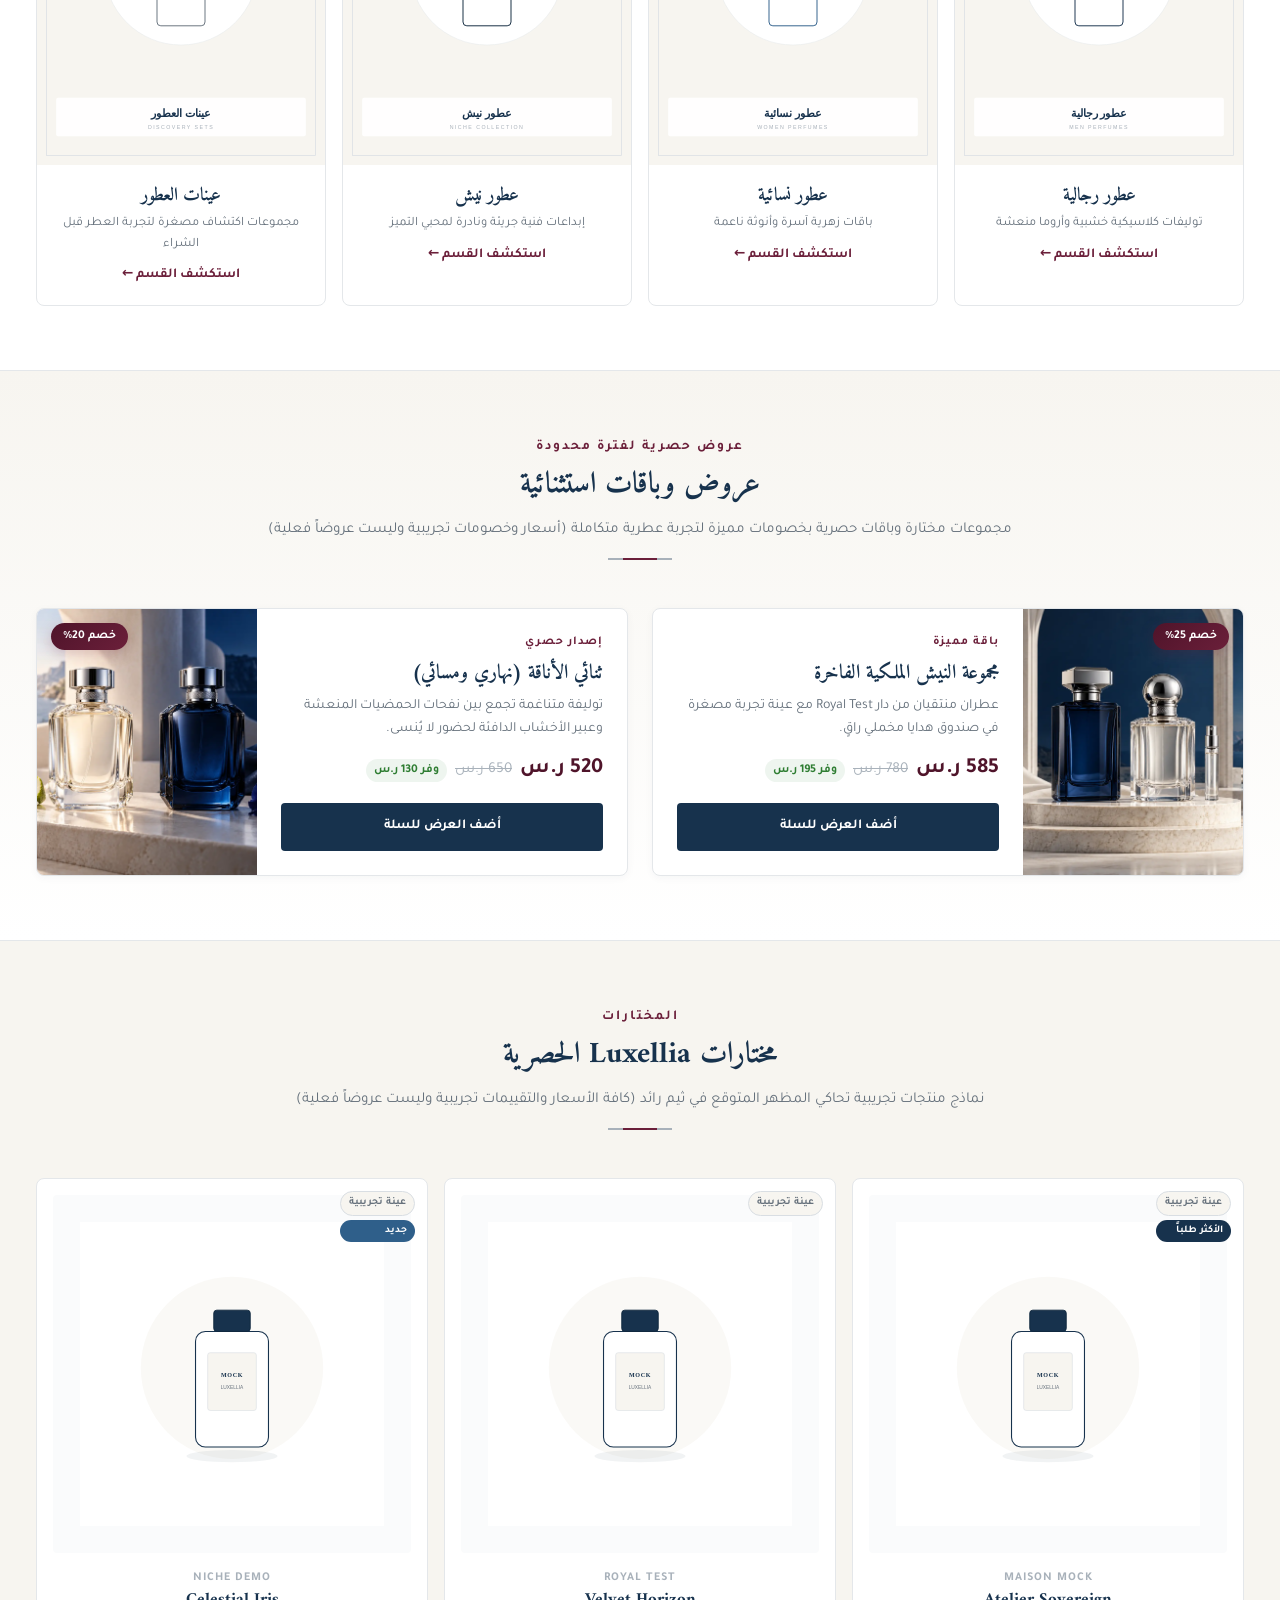
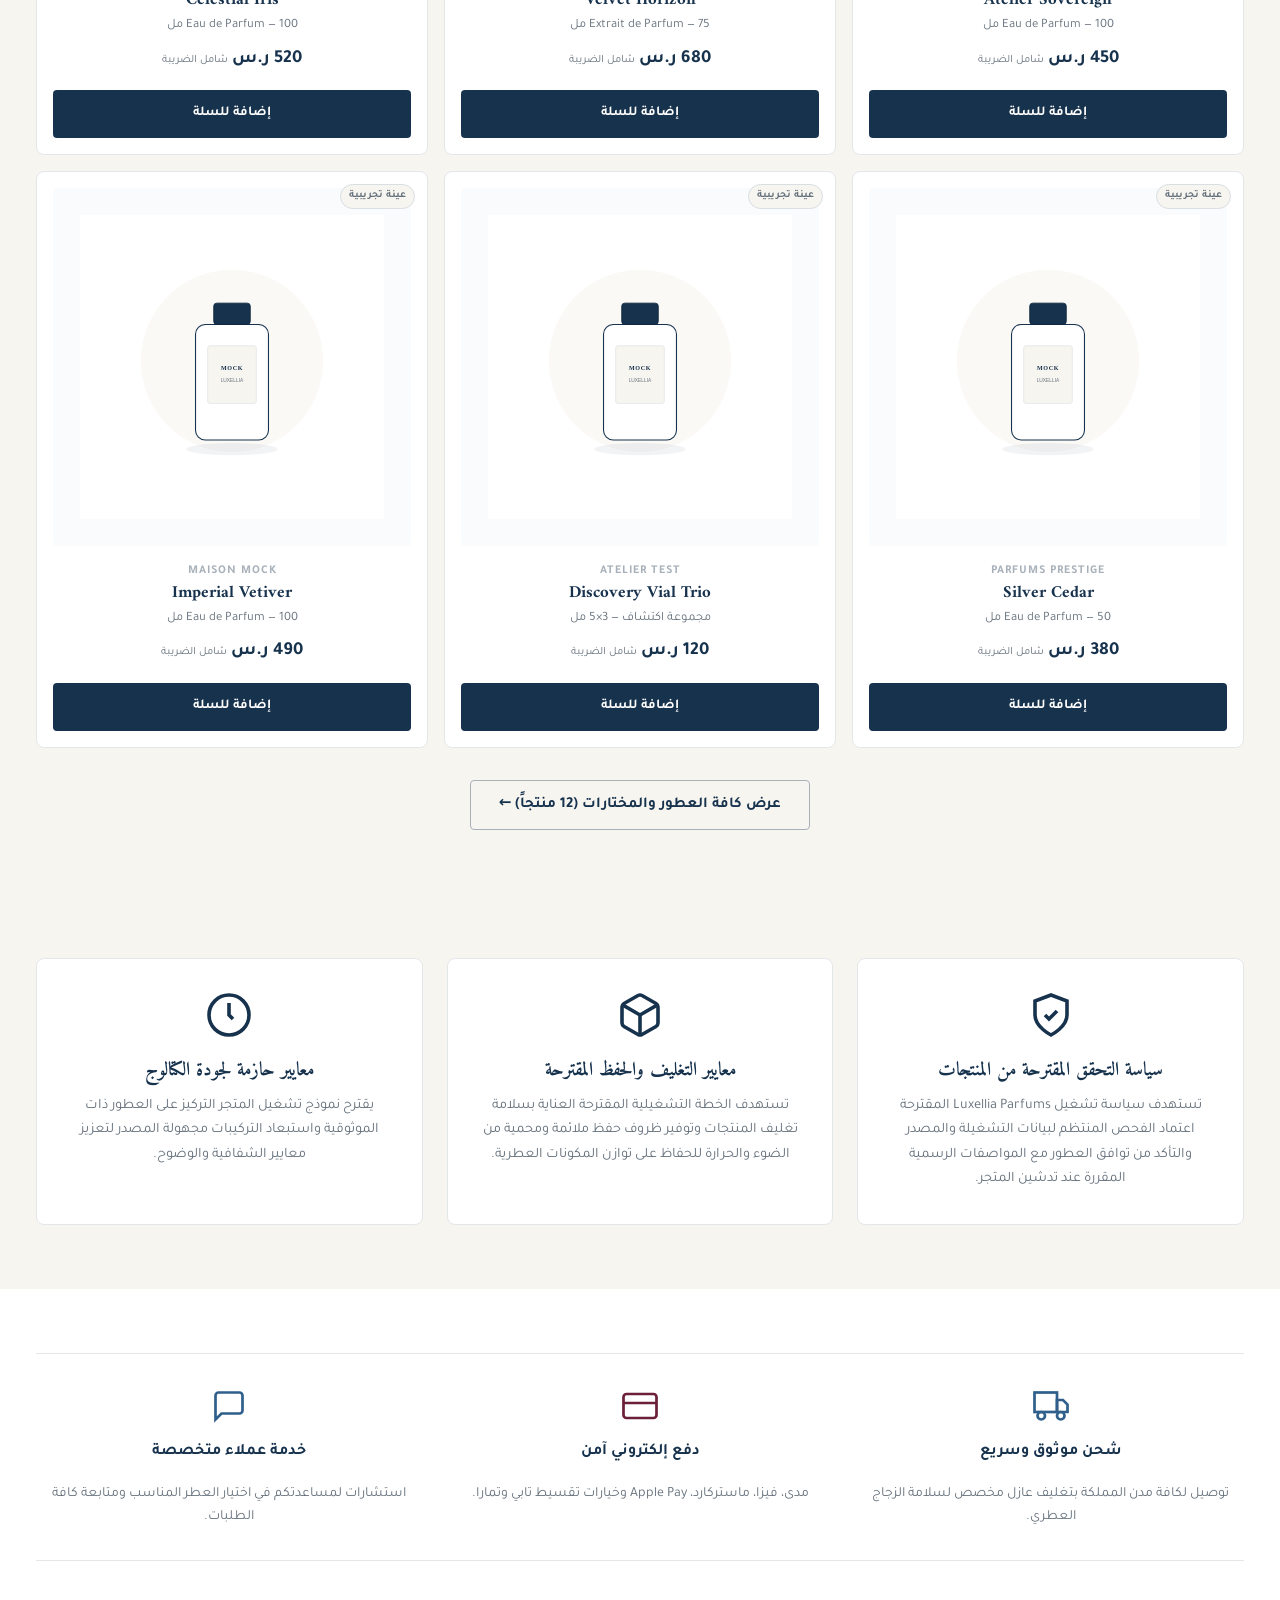
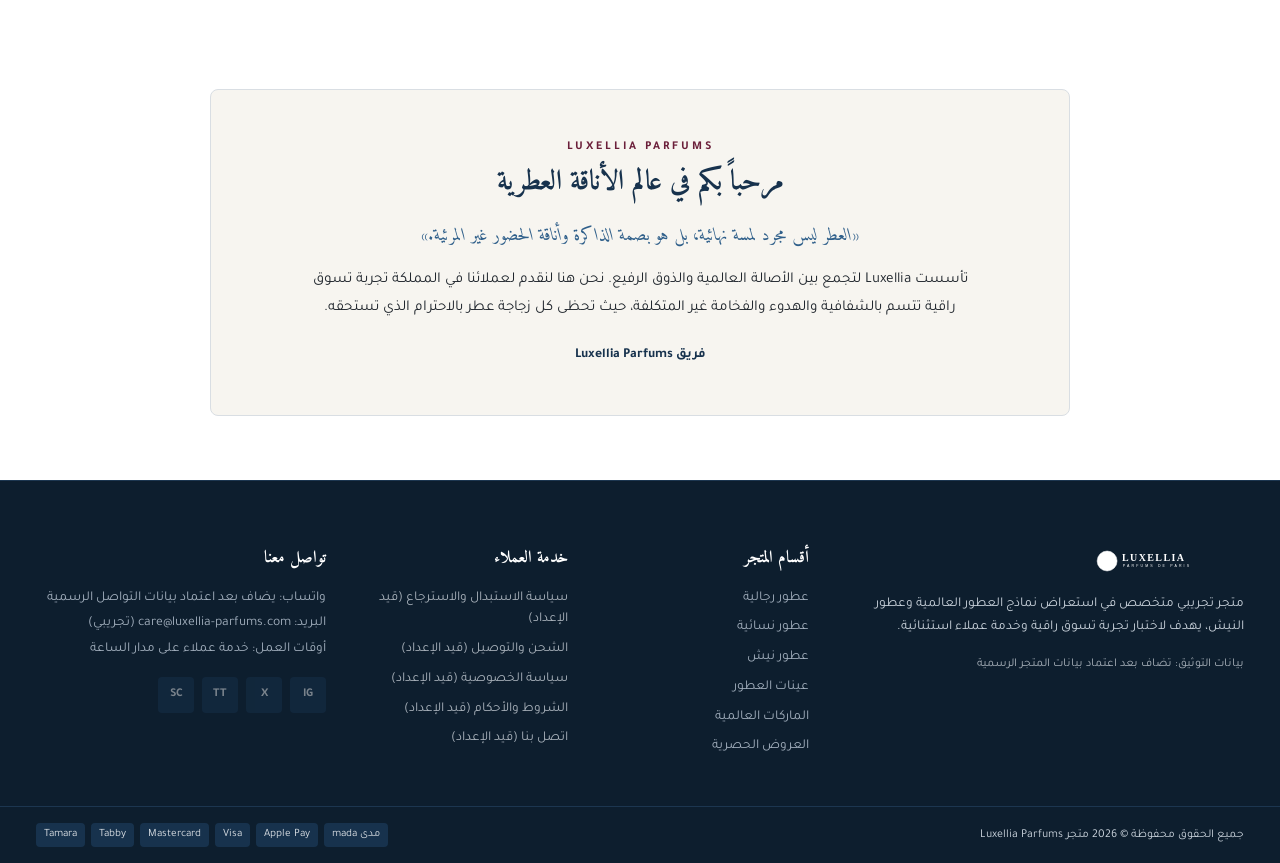
==== commit 845b2db4: "feat(v1.4.1): add restrained burgundy accent system requested by client" ====
--- a/index.html
+++ b/index.html
@@ -6,7 +6,7 @@
   <meta name="description" content="متجر Luxellia Parfums - واجهة تجريبية فاخرة لتخصيص ثيم رائد على منصة سلة">
   <meta name="robots" content="noindex,nofollow">
   <title>Luxellia Parfums | فخامة العطور العالمية (معاينة تجريبية)</title>
-  <link rel="stylesheet" href="styles.css?v=1.4.0">
+  <link rel="stylesheet" href="styles.css?v=1.4.1">
   <link rel="preconnect" href="https://fonts.googleapis.com">
   <link rel="preconnect" href="https://fonts.gstatic.com" crossorigin>
   <link href="https://fonts.googleapis.com/css2?family=Amiri:ital,wght@0,400;0,700;1,400&family=Tajawal:wght@300;400;500;700&display=swap" rel="stylesheet">
@@ -763,6 +763,6 @@
   <!-- Toast Notification Container for Mock Actions -->
   <div id="luxelliaToast" class="luxellia-toast" role="status" aria-live="polite" aria-atomic="true"></div>
 
-  <script src="preview.js?v=1.4.0"></script>
+  <script src="preview.js?v=1.4.1"></script>
 </body>
 </html>
--- a/styles.css
+++ b/styles.css
@@ -19,6 +19,12 @@
   --lx-border-subtle: #f0f2f4;
   --lx-success: #206a4a;
   --lx-danger: #a33a3a;
+
+  /* Burgundy accent requested by the client — supporting accent, not a primary brand replacement */
+  --lx-burgundy: #6b1f3a;
+  --lx-burgundy-deep: #4f142a;
+  --lx-burgundy-soft: #f5eaee;
+  --lx-burgundy-rgb: 107, 31, 58;
 
   /* Temporary Brand Blue Token (Pending client vector logo) */
   --lx-temp-brand-blue: #17324d;
@@ -2243,6 +2249,78 @@
   gap: var(--lx-space-sm);
 }
 
+
+/* ==========================================================================
+   13b. Client-approved Burgundy Accent Layer (v1.4.1)
+   Burgundy is intentionally limited to focal details; navy stays primary.
+   ========================================================================== */
+.luxellia-divider {
+  width: 64px;
+  opacity: 1;
+  background: linear-gradient(90deg, var(--lx-silver) 0 24%, var(--lx-burgundy) 24% 76%, var(--lx-silver) 76% 100%);
+}
+
+.luxellia-section-subtitle,
+.luxellia-offer-tag,
+.luxellia-welcome-accent,
+.luxellia-cat-cta,
+.luxellia-nav-link.active {
+  color: var(--lx-burgundy);
+}
+
+.luxellia-nav-link.active::after {
+  background-color: var(--lx-burgundy);
+}
+
+.luxellia-hero-tag {
+  color: var(--lx-white);
+  background: rgba(var(--lx-burgundy-rgb), 0.46);
+  border-color: rgba(255, 255, 255, 0.32);
+  box-shadow: 0 7px 22px rgba(var(--lx-burgundy-rgb), 0.24);
+}
+
+.luxellia-hero-actions .luxellia-btn-primary {
+  background-color: var(--lx-burgundy);
+  border-color: var(--lx-burgundy);
+  box-shadow: 0 8px 24px rgba(var(--lx-burgundy-rgb), 0.28);
+}
+
+.luxellia-hero-actions .luxellia-btn-primary:hover {
+  background-color: var(--lx-burgundy-deep);
+  border-color: var(--lx-burgundy-deep);
+}
+
+.luxellia-offer-badge {
+  background: linear-gradient(135deg, var(--lx-burgundy-deep), var(--lx-burgundy));
+  box-shadow: 0 4px 14px rgba(var(--lx-burgundy-rgb), 0.25);
+}
+
+.luxellia-offer-price-current {
+  color: var(--lx-burgundy-deep);
+}
+
+.luxellia-cat-card:hover {
+  border-color: rgba(var(--lx-burgundy-rgb), 0.48);
+  box-shadow: 0 12px 30px rgba(var(--lx-burgundy-rgb), 0.12);
+}
+
+.luxellia-pill-btn.active {
+  background-color: var(--lx-burgundy);
+  border-color: var(--lx-burgundy);
+  box-shadow: 0 4px 14px rgba(var(--lx-burgundy-rgb), 0.34);
+}
+
+.luxellia-card-quickview-btn:hover,
+.luxellia-card-quickview-btn:focus-visible {
+  background-color: var(--lx-burgundy);
+  border-color: var(--lx-burgundy);
+  color: var(--lx-white);
+}
+
+.luxellia-feature-item:nth-child(2) .luxellia-feature-icon {
+  color: var(--lx-burgundy);
+}
+
 /* ==========================================================================
    14. Responsive Breakpoints
    ========================================================================== */
